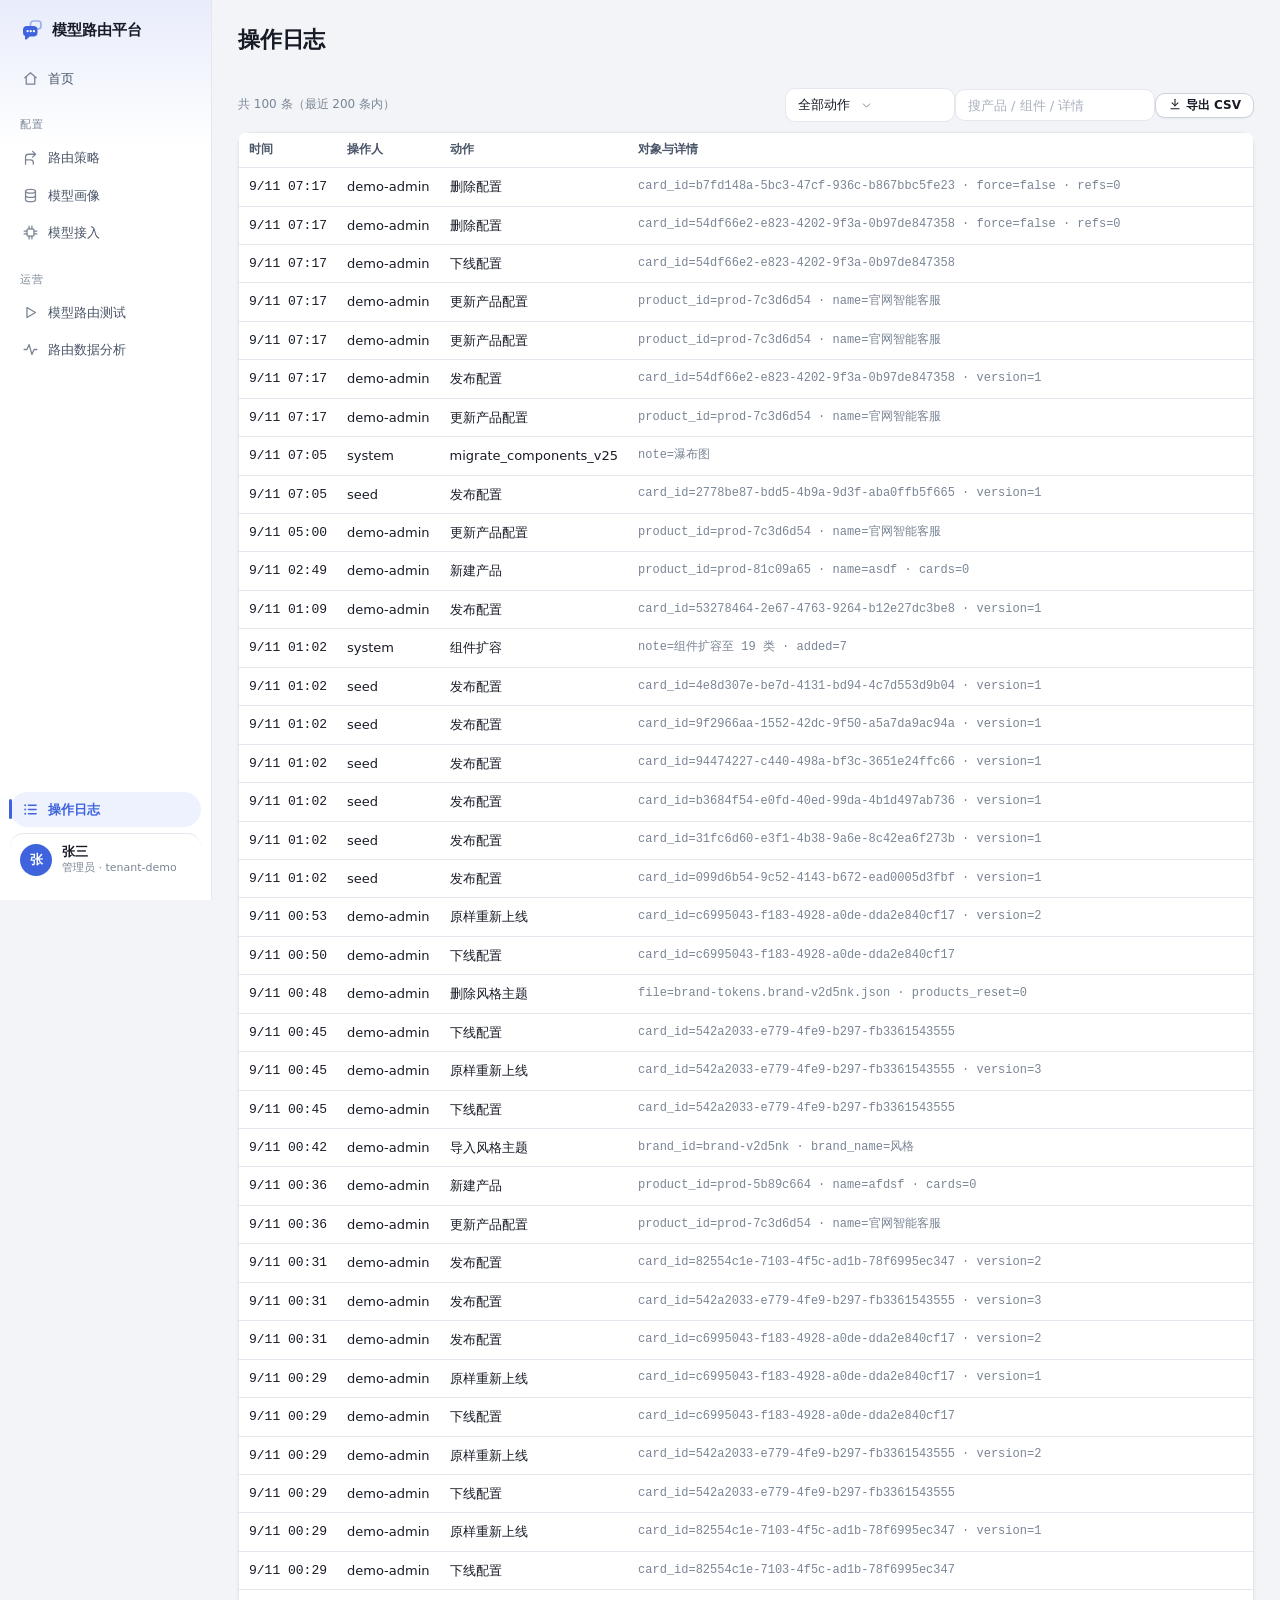
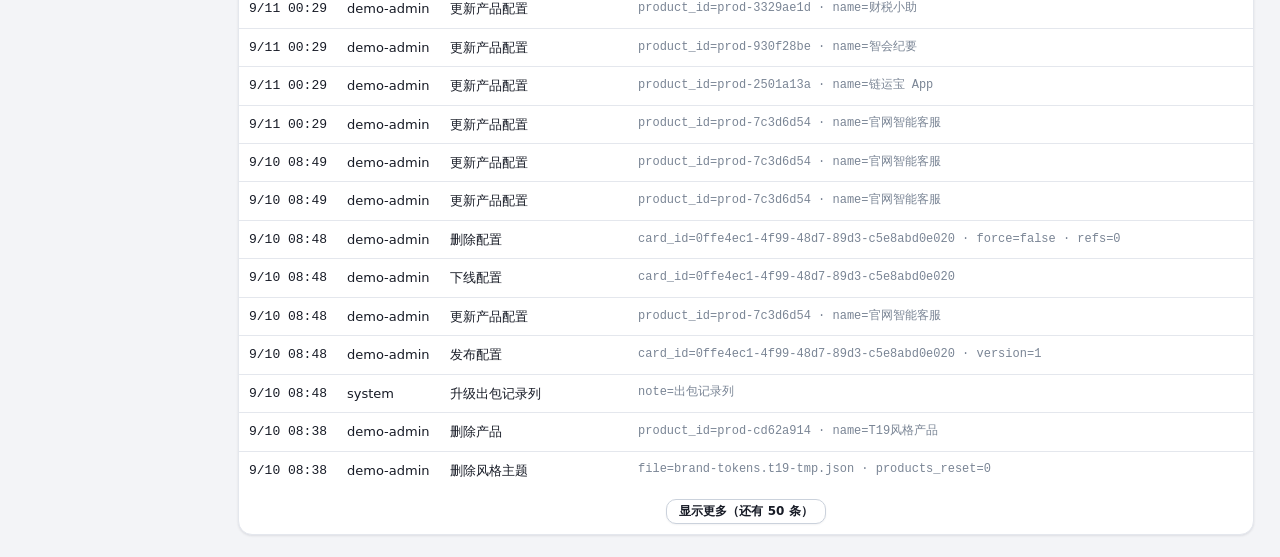
==== audit.html @ 52de0072 "同步：导航栏 fixed 修复 + mock 持久化层 Co-Authored-By: Claude Fable 5 <noreply@anthropic.com> Claude-Session: h" ====
<!DOCTYPE html>
<html lang="zh-CN">
<head>
<meta charset="UTF-8">
<meta name="viewport" content="width=device-width, initial-scale=1">
<link rel="icon" href="data:image/svg+xml,%3Csvg xmlns='http://www.w3.org/2000/svg' viewBox='0 0 24 24'%3E%3Crect width='24' height='24' rx='5.5' fill='%231DA1F2'/%3E%3Crect x='10.5' y='3.6' width='9.6' height='7.3' rx='2.7' fill='none' stroke='%23fff' stroke-width='1.5' opacity='0.75'/%3E%3Cpath d='M3.4 12a3.7 3.7 0 0 1 3.7-3.7h6a3.7 3.7 0 0 1 3.7 3.7v2.3a3.7 3.7 0 0 1-3.7 3.7H9.5l-3.1 2.6c-.55.46-1.3.07-1.3-.64v-2.4A3.7 3.7 0 0 1 3.4 14.3z' fill='%23fff'/%3E%3Ccircle cx='7.4' cy='13.1' r='1.05' fill='%231DA1F2'/%3E%3Ccircle cx='10.25' cy='13.1' r='1.05' fill='%231DA1F2'/%3E%3Ccircle cx='13.1' cy='13.1' r='1.05' fill='%231DA1F2'/%3E%3C/svg%3E">
<title>操作日志 · 智能交互平台</title>
<link rel="stylesheet" href="./shared.css?v=36789036">
<link rel="prefetch" href="./audit.html"><link rel="prefetch" href="./dashboard.html"><link rel="prefetch" href="./home-router.html"><link rel="prefetch" href="./playground.html"><link rel="prefetch" href="./router.html"><link rel="prefetch" href="./trace.html">
</head>
<body class="has-side">
<div class="page">
  <div class="page-head"><div class="page-title">操作日志</div></div>
  <div style="display:flex;align-items:center;margin-bottom:10px">
    <span class="muted" id="auditCount"></span>
    <div style="flex:1"></div>
    <span id="actionSelMount"></span>
    <input type="text" id="kwInput" placeholder="搜产品 / 组件 / 详情" style="width:200px;height:32px;padding:4px 12px" aria-label="搜索日志">
    <button class="btn small" id="dlBtn"></button>
  </div>
  <div class="card" style="padding:0">
    <div id="auditBox"></div>
  </div>
</div>

<script>window.SIA_PLATFORM="router";</script>
<script src="./mock_data.js?v=e1d4f4ca"></script>
<script src="./mock_api.js?v=1d681082"></script>
<script src="./tokens.js?v=be27f7d8"></script>
<script src="./ui.js?v=d24c8709"></script>
<script>
UI.nav("audit");
const { el } = UI;

const ACTION_NAMES = {
  card_publish: "发布配置", card_offline: "下线配置", card_delete: "删除配置",
  card_rollback: "回滚配置", card_restore_draft: "载入历史版本为草稿", card_republish_same: "原样重新上线",
  echo_toggle: "切换回显", policy_update: "更新路由规则", policy_rollback: "回滚路由规则",
  model_register: "添加模型", model_status_change: "变更模型状态", model_set_default: "设默认兜底",
  credential_delete: "删除凭证并暂停", export_csv: "导出明细", profile_rebuild: "生成路由效果",
  brand_activate: "切换组件风格", brand_delete: "删除风格主题", label_review: "标签复核",
  unmask_trace: "解除脱敏",
  policy_create: "新增路由策略", policy_delete: "删除路由策略", policy_duplicate: "复制路由策略",
  scene_add: "添加维度（已下线）", scene_delete: "删除维度（已下线）",
  bank_question_delete: "删除数据集题目", bank_question_relabel: "更改题目维度",
  bank_scene_replace: "替换维度数据集", apikey_create: "创建 API Key", apikey_delete: "删除 API Key",
  ab_sampling_set: "调整 AB 采样率", ab_feedback: "偏好回流", dataset_reflow_import: "导入回流数据",
  dataset_rollback: "回滚数据集版本", profile_evolve: "一键更新画像（已并入导入）",
  migrate_flywheel_v5: "升级维度数据集", migrate_dataset_v5_2: "升级数据集版本化", migrate_trust_v5_1: "修正标准答案迁移",
  judge_model_set: "配置 Judge 模型",
  migrate_assistant_v2: "组件体系升级",
  product_update: "更新产品配置", product_create: "新建产品", product_delete: "删除产品",
  migrate_products_v23: "升级出包记录列",
  migrate_components_v24: "组件扩容",
  product_key_reset: "重置产品接入 Key",
  migrate_assistant_v21: "升级展示类组件扩容", migrate_products_v22: "补种多产品示例",
  policy_key_reset: "重置策略 API Key",
  router_model_set: "配置智能路由模型", benchmark_score_set: "修正 benchmark 得分",
  benchmark_score_reset: "恢复榜单得分", benchmark_refresh: "刷新榜单快照",
  migrate_bench_v7: "升级智能路由方案",
  dataset_cluster: "归类生成数据集", dataset_cluster_failed: "归类生成失败",
  profile_generate: "生成模型画像", profile_generate_failed: "生成画像失败",
  migrate_pool_v6: "升级 Query 池方案",
  model_thinking: "切换思考模式", model_rename: "编辑模型", model_delete: "删除模型",
  model_profile_data: "导入画像数据", bank_import: "导入数据集", bank_import_failed: "导入数据集失败",
  bank_eval_pending: "评测回填", bank_staged_commit: "并入回流数据", bank_staged_discard: "移除回流数据",
  brand_import: "导入风格主题", label_source_toggle: "切换信号源", card_refs_upgrade: "升级配置引用",
  ab_create: "创建 AB 实验", ab_stop: "停止 AB 实验",
};

function fmtDetail(d) {
  if (!d || typeof d !== "object") return "";
  return Object.entries(d).map(([k, v]) => `${k}=${typeof v === "object" ? JSON.stringify(v) : v}`).join(" · ");
}

document.getElementById("dlBtn").append(UI.icon("download", 14), "导出 CSV");
document.getElementById("actionSelMount").appendChild(UI.fancySelect({
  value: "", width: "170px",
  options: [["", "全部动作"], ...Object.entries(ACTION_NAMES).map(([k, v]) => [k, v])],
  onChange: (v) => { fltAction = v; shown = 50; load(); },
}));
document.getElementById("kwInput").oninput = UI.debounce ? UI.debounce(() => {
  fltKw = document.getElementById("kwInput").value; shown = 50; load();
}, 250) : ((e) => { fltKw = e.target.value; shown = 50; load(); });
let allAudit = [];
document.getElementById("dlBtn").onclick = () => {
  const lines = [["时间", "操作人", "动作", "详情"].join(",")];
  allAudit.forEach(r => lines.push([
    UI.fmtTs(r.ts), r.actor || "", ACTION_NAMES[r.action] || r.action,
    JSON.stringify(fmtDetail(r.detail)),
  ].join(",")));
  const blob = new Blob(["\ufeff" + lines.join("\n")], { type: "text/csv;charset=utf-8" });
  const a = document.createElement("a");
  a.href = URL.createObjectURL(blob);
  a.download = "操作日志.csv";
  a.click();
  URL.revokeObjectURL(a.href);
  UI.toast("已导出操作日志");
};
let shown = 50;
let fltAction = "";
let fltKw = "";
async function load() {
  const { audit: raw } = await UI.api("/api/audit?limit=200");
  allAudit = raw;
  const kw = fltKw.trim().toLowerCase();
  const audit = raw.filter(r =>
    (!fltAction || r.action === fltAction) &&
    (!kw || (fmtDetail(r.detail) + " " + (ACTION_NAMES[r.action] || r.action) + " " + (r.actor || "")).toLowerCase().includes(kw)));
  document.getElementById("auditCount").textContent = (fltAction || kw)
    ? `命中 ${audit.length} 条 / 共 ${raw.length} 条` : `共 ${raw.length} 条（最近 200 条内）`;
  const box = document.getElementById("auditBox");
  box.innerHTML = "";
  if (!audit.length) {
    box.appendChild(el("div", { class: "empty-state" }, (fltAction || kw) ? [
      el("div", { class: "empty-title" }, ["没有匹配的记录"]),
      el("div", {}, ["换个动作类型或关键词再试。"]),
    ] : [
      el("div", { class: "empty-title" }, ["还没有审计记录"]),
      el("div", {}, ["发布配置、调整策略等关键操作后会出现在这里"]),
    ]));
    return;
  }
  box.appendChild(el("table", { class: "data" }, [
    el("thead", {}, [el("tr", {}, ["时间", "操作人", "动作", "对象与详情"].map(h => el("th", { class: h === "对象与详情" ? "w-main" : "" }, [h])))]),
    el("tbody", {}, audit.slice(0, shown).map(r => el("tr", {}, [
      el("td", { class: "num", style: "white-space:nowrap" }, [UI.fmtTs(r.ts)]),
      el("td", {}, [r.actor || "-"]),
      el("td", {}, [ACTION_NAMES[r.action] || r.action]),
      el("td", { class: "muted num w-main", style: "max-width:520px;overflow:hidden;text-overflow:ellipsis;white-space:nowrap", title: fmtDetail(r.detail) }, [fmtDetail(r.detail)]),
    ]))),
  ]));
  if (audit.length > shown) {
    box.appendChild(el("div", { style: "text-align:center;padding:10px" }, [
      el("button", { class: "btn small", onclick: () => { shown += 50; load(); } }, [`显示更多（还有 ${audit.length - shown} 条）`]),
    ]));
  }
}
load().catch(e => UI.toast("加载失败：" + e.message, true));
</script>
<script>if("serviceWorker" in navigator)navigator.serviceWorker.register("./sw.js").catch(function(){});</script>
</body>
</html>
---- shared.css ----
:root {
  
  --primary: #3E63DD;            
  --primary-hover: #3556C4;
  --primary-weak: #EDF2FE;       
  --primary-border: #C6D3F7;
  --ai: #6E4BD8;
  --ai-weak: #EFEAFC;
  --bg-page: #F3F4F7;            
  --bg-surface: #F7F8FA;         
  --bg-elevated: #FFFFFF;        
  --bg-sunken: #EEF0F4;          
  --text-primary: #171B26;       
  --text-secondary: #4A5568;
  --text-muted: #7A8595;
  --border: #E4E7ED;
  --border-strong: #CBD2DC;
  --success: #17A673;  --success-bg: #E2F6ED;
  --warning: #B97A17;  --warning-bg: #FBF1DF;
  --danger:  #E5484D;  --danger-bg:  #FCE9EA;   
  
  --panel-deep: #171C29;
  --panel-deep-text: #FFFFFF;
  --panel-deep-sub: rgba(255, 255, 255, 0.65);
  
  --radius-card: 14px;
  --radius-control: 10px;
  --radius-chip: 999px;
  --shadow-card: 0 1px 2px rgba(16, 24, 40, .04), 0 1px 3px rgba(16, 24, 40, .06);
  --shadow-popover: 0 8px 24px rgba(15, 27, 38, 0.10);
  --shadow-modal: 0 16px 48px rgba(15, 27, 38, 0.16);
  
  --font-family: -apple-system, 'PingFang SC', 'Noto Sans SC', 'Microsoft YaHei', system-ui, sans-serif;
  --font-mono: Menlo, ui-monospace, 'Roboto Mono', monospace;
  
  
  --comp-opt-h: 40px;          
  --comp-card-h: 72px;         
  --comp-card-media-h: 140px;  
  --comp-media: 64px;          
  --comp-touch: 40px;          
  --comp-touch-sm: 28px;       
  --font-hero: 20px;
  --font-title: 15px;
  --font-base: 13px;
  --font-small: 12px;
  --font-caption: 11px;
  
  --space: 8px;
  --card-pad: 16px;
  --gap: 12px;
  --dur-fast: 120ms;
  --dur-base: 220ms;
  
  --chart-grid: #E8ECEF;
  --chart-axis: #C7D0D8;
}

* { box-sizing: border-box; margin: 0; padding: 0; }
html, body { height: 100%; }
body {
  font-family: var(--font-family);
  font-size: var(--font-base);
  color: var(--text-primary);
  background: var(--bg-page);
  line-height: 1.65;
  -webkit-font-smoothing: antialiased;
}
a { color: var(--primary); text-decoration: none; }
a:hover { color: var(--primary-hover); }
button { font-family: inherit; font-size: inherit; cursor: pointer; }

:root { --side-w: 212px; }
.sidenav {
  position: fixed; left: 0; top: 0; bottom: 0; width: var(--side-w); z-index: 50;
  background: var(--bg-elevated); border-right: 1px solid var(--border);
  display: flex; flex-direction: column; padding: 14px 10px; gap: 6px; overflow-y: auto;
}
.sidenav .logo {
  font-weight: 700; font-size: var(--font-title); color: var(--text-primary);
  display: flex; align-items: center; gap: 8px; padding: 4px 10px 12px; white-space: nowrap;
}
.sidenav .logo .logo-mark { display: inline-flex; flex: none; }
.sidenav .nav-group { display: flex; flex-direction: column; gap: 2px; }
.sidenav .nav-group + .nav-group { margin-top: 10px; }
.sidenav .nav-title { font-size: var(--font-caption); color: var(--text-muted); letter-spacing: 0.6px; padding: 4px 10px 4px; }
.sidenav a.navlink {
  display: flex; align-items: center; gap: 9px; color: var(--text-secondary);
  padding: 7px 12px; border-radius: 999px; font-size: var(--font-base);
  transition: background var(--dur-fast), color var(--dur-fast);
}
.sidenav a.navlink .ico { color: var(--text-muted); transition: color var(--dur-fast); }
.sidenav a.navlink:hover { background: var(--bg-elevated); color: var(--text-primary); }
.sidenav a.navlink:hover .ico { color: var(--text-secondary); }

.sidenav a.navlink { position: relative; }
.sidenav a.navlink.active { color: var(--primary); background: var(--primary-weak); font-weight: 600; }
.sidenav a.navlink.active .ico { color: var(--primary); }
.sidenav a.navlink.active::before { content: ""; position: absolute; left: -1px; top: 22%; bottom: 22%;
  width: 3px; border-radius: 3px; background: var(--primary); }
.sidenav .nav-foot { margin-top: auto; padding: 8px 2px 0; }
.sidenav .nav-foot select { font-size: var(--font-small); padding: 5px 8px; color: var(--text-secondary); }

.nav-account {
  margin-top: auto; display: flex; align-items: center; gap: 10px;
  padding: 10px; border-top: 1px solid var(--border); border-radius: 14px; cursor: default;
}
.nav-account:hover { background: var(--bg-elevated); }
.acc-avatar {
  width: 32px; height: 32px; border-radius: 50%; background: var(--primary); color: #fff;
  display: inline-flex; align-items: center; justify-content: center; font-size: var(--font-base); font-weight: 600; flex: none;
}
.acc-info { display: flex; flex-direction: column; line-height: 1.3; min-width: 0; }
.acc-name { font-size: var(--font-base); font-weight: 600; color: var(--text-primary); }
.acc-role { font-size: var(--font-caption); color: var(--text-muted); overflow: hidden; text-overflow: ellipsis; white-space: nowrap; }
@media (max-width: 900px) { .acc-info { display: none; } .nav-account { justify-content: center; padding: 8px 0; } }

.tc-msgs { display: flex; flex-direction: column; gap: 12px; padding-top: 6px; }
.tc-u { display: flex; justify-content: flex-end; }
.tc-u span { background: var(--panel-deep); color: #fff; padding: 7px 12px; border-radius: 14px 14px 4px 14px; font-size: var(--font-base); max-width: 78%; word-break: break-word; }
.tc-b { display: flex; gap: 8px; align-items: flex-start; }
.tc-b .avatar { width: 26px; height: 26px; border-radius: 50%; background: var(--panel-deep); color: #fff; display: inline-flex; align-items: center; justify-content: center; flex: none; margin-top: 2px; }
.tc-b .bubble { flex: 1; min-width: 0; font-size: var(--font-base); }
.tc-composer {
  display: flex; align-items: center; gap: 6px; flex: 1;
  background: var(--bg-elevated); border: 1px solid var(--border-strong); border-radius: 999px; padding: 4px 4px 4px 6px;
}
.tc-composer .model-pick { width: auto; max-width: 130px; border: none; box-shadow: none; background: transparent; color: var(--text-muted); font-size: var(--font-small); padding: 4px 0 4px 8px; flex: none; cursor: pointer; }
.tc-composer .model-pick:focus { box-shadow: none; }
.tc-composer input[type=text] { border: none; box-shadow: none; background: transparent; padding: 5px 4px; font-size: var(--font-base); }
.tc-composer input[type=text]:focus { box-shadow: none; }
.tc-send { width: 32px; height: 32px; border-radius: 50%; border: none; background: var(--primary); color: #fff; display: inline-flex; align-items: center; justify-content: center; flex: none; }
.tc-send:hover { background: var(--primary-hover); }
.tc-send.stop { background: var(--danger); }
.reason-panel { border: 1px dashed var(--border); border-radius: var(--radius-control); padding: 8px 12px; margin: 4px 0 8px; background: var(--bg-surface); }
.reason-step { display: flex; gap: 8px; padding: 2px 0; font-size: var(--font-small); color: var(--text-secondary); }
.reason-step .dot { color: var(--primary); }

.drawer-mask { position: fixed; inset: 0; background: rgba(15, 27, 38, 0.32); z-index: 100; }
.drawer {
  position: fixed; top: 0; right: 0; bottom: 0; width: 440px; max-width: 92vw;
  background: var(--bg-elevated); border-left: 1px solid var(--border);
  display: flex; flex-direction: column; transform: translateX(100%); transition: transform 180ms ease;
  box-shadow: var(--shadow-modal);
}
.drawer.open { transform: translateX(0); }
.drawer-head { display: flex; align-items: center; justify-content: space-between; padding: 16px 20px 10px; }
.drawer-body { flex: 1; overflow-y: auto; padding: 4px 20px 16px; }
.drawer-foot { padding: 12px 20px 16px; border-top: 1px solid var(--border); display: flex; gap: 8px; justify-content: flex-end; }
body.has-side { padding-left: var(--side-w); }
body.has-side .inputbar { left: var(--side-w); }
@media (max-width: 900px) {
  :root { --side-w: 56px; }
  .sidenav .logo span:not(.logo-mark), .sidenav .nav-title, .sidenav a.navlink span:not(.ico):not(.logo-mark), .sidenav .nav-foot { display: none; }
  .sidenav { padding: 14px 8px; }
  .sidenav a.navlink { justify-content: center; padding: 9px; }
}
.help { display: inline-flex; color: var(--text-muted); cursor: help; vertical-align: -2px; margin-left: 4px; }
.help:hover { color: var(--primary); }
.help-tip { position: fixed; z-index: 1200; background: #24313C; color: #fff; padding: 8px 12px;
  border-radius: 8px; font-size: var(--font-caption); line-height: 1.65; max-width: 300px;
  box-shadow: 0 6px 20px rgba(16, 42, 67, 0.28); pointer-events: none; }

.page { max-width: 1200px; margin: 0 auto; padding: 22px 26px; }
.page-narrow { max-width: 920px; }
.page-head { margin-bottom: 18px; }
.page-title { font-size: 22px; font-weight: 700; letter-spacing: -0.01em; }
.page-head .page-sub { color: var(--text-muted); font-size: var(--font-small); margin-top: 2px; }

.card {
  background: var(--bg-elevated); border: 1px solid var(--border);
  border-radius: var(--radius-card); padding: var(--card-pad);
  box-shadow: var(--shadow-card);
}
.card.flat { box-shadow: none; }
.section-title { font-size: var(--font-title); font-weight: 600; margin-bottom: 12px; }
.muted { color: var(--text-muted); font-size: var(--font-small); }
.secondary { color: var(--text-secondary); }
.num { font-family: var(--font-mono); font-variant-numeric: tabular-nums; }

.deep-panel {
  background: var(--panel-deep); color: var(--panel-deep-text);
  border-radius: var(--radius-card); padding: 18px 20px;
}
.deep-panel .sub { color: var(--panel-deep-sub); font-size: var(--font-small); }

.btn {
  white-space: nowrap;
  border: 1px solid var(--border-strong); background: var(--bg-elevated);
  border-radius: 10px; padding: 6px 14px; color: var(--text-primary); font-weight: 600;
  box-shadow: 0 1px 2px rgba(16, 24, 40, .05);
  transition: background var(--dur-fast), border-color var(--dur-fast), box-shadow var(--dur-fast), transform var(--dur-fast);
}
.btn:hover { background: var(--bg-surface); border-color: var(--border-strong); }
.btn:active { transform: translateY(1px); }
.btn.primary { background: var(--primary); border-color: var(--primary); color: #fff; box-shadow: none; }
.btn.primary:hover { background: var(--primary-hover); border-color: var(--primary-hover); box-shadow: none; }
.btn.ai { background: var(--ai-weak); border-color: transparent; color: var(--ai); font-weight: 600; }
.btn.ai:hover { background: #E4DCF9; }
.btn.danger { color: var(--danger); border-color: var(--danger-bg); background: var(--bg-surface); }
.btn.danger:hover { background: var(--danger-bg); border-color: var(--danger); }
.btn.small { padding: 3px 12px; font-size: var(--font-small); }
.btn.ghost {
  border: none; background: none; color: var(--text-secondary);
  padding: 2px 6px; font-size: var(--font-small); box-shadow: none;
}
.btn.ghost:hover { background: none; color: var(--primary); }
.btn:disabled { opacity: 0.45; cursor: not-allowed; box-shadow: none; }
.btn.primary:disabled { background: var(--bg-sunken); border-color: var(--bg-sunken); color: var(--text-muted); opacity: 1; }

.chip {
  display: inline-block; padding: 1px 10px; border-radius: var(--radius-chip);
  font-size: var(--font-small); border: 1px solid var(--border); color: var(--text-secondary);
  background: var(--bg-elevated); line-height: 1.7; white-space: nowrap;
  max-width: 260px; overflow: hidden; text-overflow: ellipsis; vertical-align: bottom;
}
.chip.blue { background: var(--primary-weak); color: #1873AE; border-color: transparent; }
.chip.green { background: var(--success-bg); color: #1E8A61; border-color: transparent; }
.chip.yellow { background: var(--warning-bg); color: #8A6100; border-color: transparent; }
.chip.red { background: var(--danger-bg); color: #C4423A; border-color: transparent; }
.chip.gray { background: var(--bg-sunken); border-color: transparent; }
.chip.ai { background: var(--ai-weak); color: var(--ai); border-color: transparent; font-weight: 600; }
.chip.coral { background: #F9ECE7; color: #B05C44; border-color: transparent; }

input[type=text], input[type=number], input[type=url], textarea, select {
  width: 100%; border: 1px solid var(--border); border-radius: var(--radius-control);
  padding: 7px 12px; font-family: inherit; font-size: var(--font-base);
  background: var(--bg-elevated); color: var(--text-primary);
  transition: border-color var(--dur-fast), box-shadow var(--dur-fast);
}
input:focus, textarea:focus, select:focus {
  outline: none; border-color: var(--primary);
  box-shadow: 0 0 0 3px var(--primary-weak);
}
input:hover:not(:focus):not(:disabled), textarea:hover:not(:focus):not(:disabled), select:hover:not(:disabled) { border-color: var(--border-strong); }
input::placeholder, textarea::placeholder { color: #AAB1BE; }
textarea { resize: none; }
label.field { display: block; margin-bottom: 12px; }
label.field .label-text { display: block; font-size: var(--font-small); color: var(--text-secondary); margin-bottom: 4px; }
label.field .label-text.req::after { content: " *"; color: var(--danger); }
label.field .label-text .req::after { content: " *"; color: var(--danger); }
.field-error { color: var(--danger); font-size: var(--font-small); margin-top: 2px; }
.field-error:empty { display: none; }
label.field.has-error input, label.field.has-error textarea, label.field.has-error select { border-color: var(--danger); }
input:disabled, select:disabled, textarea:disabled { background: var(--bg-page); color: var(--text-muted); cursor: not-allowed; }

.menu-pop {
  position: absolute; z-index: 120; min-width: 168px; padding: 4px;
  background: var(--bg-elevated); border: 1px solid var(--border); border-radius: 14px;
  box-shadow: var(--shadow-popover);
  animation: popIn 0.1s ease-out;
}
.menu-pop .menu-item {
  display: block; width: 100%; text-align: left; border: none; background: none;
  padding: 7px 10px; border-radius: 6px; color: var(--text-primary); font-size: var(--font-small);
}
.menu-pop .menu-item:hover { background: var(--primary-weak); }
.menu-pop .menu-item.danger { color: var(--danger); }
.menu-pop .menu-item.danger:hover { background: var(--danger-bg); }

.editor-split { display: grid; grid-template-columns: minmax(0, 1fr) 360px; gap: 20px; align-items: start; }
.editor-split .editor-preview { position: sticky; top: 0; background: var(--bg-page); border: 1px solid var(--border); border-radius: var(--radius-card); padding: 14px; }
@media (max-width: 900px) { .editor-split { grid-template-columns: 1fr; } .editor-split .editor-preview { position: static; } }

.toggle:focus-visible { outline: 2px solid var(--primary); outline-offset: 2px; }
.toggle {
  position: relative; width: 34px; height: 19px; border-radius: 999px;
  background: var(--bg-sunken); border: none; padding: 0; transition: background var(--dur-fast); flex: none;
}
.toggle::after {
  content: ""; position: absolute; top: 2px; left: 2px; width: 15px; height: 15px;
  border-radius: 50%; background: #fff; box-shadow: 0 1px 3px rgba(16,24,40,.25); transition: left var(--dur-fast);
}
.toggle.on { background: var(--primary); }
.toggle.on::after { left: 17px; }
.toggle:disabled { opacity: 0.55; cursor: not-allowed; }

.toggle.on:disabled { opacity: 1; background: var(--primary-border); }

.ico { display: inline-flex; align-items: center; vertical-align: -2px; line-height: 0; }
.icon-btn {
  display: inline-flex; align-items: center; justify-content: center; width: 28px; height: 28px;
  border: 1px solid transparent; background: transparent; border-radius: 6px; color: var(--text-muted);
  transition: background var(--dur-fast), color var(--dur-fast);
}
.icon-btn:hover { background: var(--bg-sunken); color: var(--text-primary); }
.icon-btn.ai { color: var(--ai); background: var(--ai-weak); }
.icon-btn.ai:hover { background: #E4DCF9; }
.icon-btn:disabled { opacity: 0.45; cursor: not-allowed; }
.icon-btn.frame {
  width: 30px; height: 30px; border: 1px solid var(--border-strong); background: var(--bg-elevated);
  border-radius: 999px; color: var(--text-secondary);
  transition: border-color var(--dur-fast), color var(--dur-fast), transform var(--dur-fast), box-shadow var(--dur-fast);
}
.icon-btn.frame:hover { border-color: var(--primary); color: var(--primary); background: var(--bg-elevated); box-shadow: 0 2px 8px rgba(29, 161, 242, 0.18); }
.icon-btn.busy svg { animation: spin 0.9s linear infinite; }
@keyframes spin { to { transform: rotate(360deg); } }

.input-wrap { position: relative; }
.input-wrap textarea, .input-wrap input[type=text] { padding-right: 40px; }
.input-wrap .input-action { position: absolute; right: 6px; bottom: 8px; }
.input-wrap.single .input-action { top: 50%; bottom: auto; transform: translateY(-50%); }
.btn .ico { margin-right: 4px; }

.id-chip {
  display: inline-flex; align-items: center; gap: 4px; padding: 0 7px; height: 20px;
  border: 1px dashed var(--border-strong); border-radius: 5px; background: transparent;
  color: var(--text-muted); font-size: var(--font-caption); letter-spacing: 0.2px; cursor: copy;
}
.id-chip:hover { color: var(--primary); border-color: var(--primary-border); background: var(--primary-weak); }

.key-field {
  display: inline-flex; align-items: center; gap: 0; max-width: 100%;
  border: 1px solid var(--border); border-radius: 10px; background: var(--bg-elevated); overflow: hidden;
}
.key-field .key-label { padding: 0 8px; font-size: var(--font-caption); color: var(--text-muted); border-right: 1px solid var(--border); height: 28px; display: inline-flex; align-items: center; white-space: nowrap; }
.key-field code { font-family: var(--font-mono); font-size: var(--font-small); color: var(--text-primary); padding: 0 10px; height: 28px; display: inline-flex; align-items: center; letter-spacing: 0.2px; white-space: nowrap; overflow: hidden; text-overflow: ellipsis; }
.key-field .icon-btn { width: 28px; height: 28px; border-radius: 0; border-left: 1px solid var(--border); }
.key-field.block { display: flex; }
.key-field.block code { flex: 1; }

.chat-mock { background: var(--bg-elevated); border: 1px solid var(--border); border-radius: 14px; padding: 12px; display: flex; flex-direction: column; gap: 8px; }
.chat-mock .m-user { display: flex; justify-content: flex-end; }

.chat-mock .m-user span { background: var(--panel-deep); color: #fff; padding: 7px 12px; border-radius: 12px 12px 4px 12px; font-size: var(--font-base); max-width: 78%; }
.chat-mock .m-bot { display: flex; gap: 8px; align-items: flex-start; }
.chat-mock .m-bot .avatar { width: 26px; height: 26px; border-radius: 50%; background: var(--panel-deep); color: #fff; display: inline-flex; align-items: center; justify-content: center; flex: none; }
.chat-mock .m-bot .bubble { background: var(--bg-surface); border: none; border-radius: 4px 12px 12px 12px; padding: 8px 12px; flex: 1; min-width: 0; }
.chat-mock .m-bot .bubble .comp-meta { margin-top: 6px; }

.tag-input {
  display: flex; flex-wrap: wrap; gap: 6px; align-items: center; min-height: 38px;
  border: 1px solid var(--border); border-radius: var(--radius-control); padding: 5px 8px; background: var(--bg-elevated); cursor: text;
}
.tag-input:focus-within { border-color: var(--primary); box-shadow: 0 0 0 3px var(--primary-weak); }
.tag-input input { flex: 1; min-width: 140px; border: none; padding: 3px 2px; font-size: var(--font-small); box-shadow: none; }
.tag-input input:focus { box-shadow: none; }
.tag-input .tag {
  display: inline-flex; align-items: center; gap: 4px; padding: 1px 6px 1px 9px; border-radius: var(--radius-chip);
  background: var(--primary-weak); color: #1873AE; font-size: var(--font-small); max-width: 100%;
}
.tag-input .tag > :first-child { overflow: hidden; text-overflow: ellipsis; white-space: nowrap; }
.tag-input .tag-x { border: none; background: none; color: inherit; display: inline-flex; padding: 2px; border-radius: 50%; opacity: 0.7; }
.tag-input .tag-x:hover { opacity: 1; background: rgba(59,95,206,0.15); }

.toggle-row { display: flex; align-items: flex-start; gap: 10px; cursor: pointer; }
.toggle-row .toggle { margin-top: 2px; }
.toggle-row .toggle-label { font-size: var(--font-base); }

.form-grid { display: grid; grid-template-columns: 1fr 1fr; gap: 0 16px; }
.form-grid.cols-3 { grid-template-columns: 1fr 1fr 1fr; }
.form-grid .span-2 { grid-column: 1 / -1; }
@media (max-width: 900px) { .form-grid, .form-grid.cols-3 { grid-template-columns: 1fr; } }
.step-badge {
  display: inline-flex; align-items: center; justify-content: center; width: 20px; height: 20px; border-radius: 50%;
  background: var(--primary); color: #fff; font-size: var(--font-caption); font-weight: 600; flex: none;
}
.editor-section { padding: 0; border: none; background: transparent; }
.editor-section + .editor-section { margin-top: 24px; padding-top: 20px; border-top: 1px solid var(--border); }
.meta-bar { display: flex; align-items: center; gap: 8px; flex-wrap: wrap; padding: 8px 12px; background: var(--bg-page); border-radius: var(--radius-control); margin-bottom: 12px; font-size: var(--font-small); color: var(--text-secondary); }
.kv { display: grid; grid-template-columns: 96px 1fr; gap: 4px 10px; font-size: var(--font-small); }
.kv dt { color: var(--text-muted); }
.kv dd { color: var(--text-primary); margin: 0; word-break: break-all; }

.comp-meta { display: flex; gap: 8px; align-items: center; margin-top: 8px; font-size: var(--font-caption); color: var(--text-muted); }

.comp {
  --comp-amount: 16px;
  
  background: var(--bg-elevated); border: 1px solid var(--border);
  border-radius: var(--radius-card, 12px);
  padding: var(--card-pad, 14px);
  margin-top: 10px; max-width: 480px;
  font-size: var(--font-base, var(--font-small));
  box-shadow: var(--brand-shadow, 0 1px 2px rgba(15, 27, 38, .05));
  transition: box-shadow var(--dur-base, .18s);
}
.comp > * + * { margin-top: 10px; }
.comp .comp-title { font-size: var(--font-base); font-weight: 600; margin: 0; color: var(--text-primary); line-height: 1.5; }
.comp .opt-row { display: flex; gap: 8px; flex-wrap: wrap; }
.comp .btn.opt {
  border-radius: 999px; font-size: var(--font-base); padding: 5px 14px;
  border: 1px solid var(--border-strong); background: var(--bg-elevated); color: var(--text-primary); font-weight: 400;
  transition: border-color var(--dur-fast), background var(--dur-fast), color var(--dur-fast);
}
.comp .btn.opt:hover { border-color: var(--primary); color: var(--primary); background: var(--bg-elevated); }
.comp .btn.opt.primary { background: var(--primary); border-color: var(--primary); color: #fff; font-weight: 600;
  min-height: var(--control-height, 36px); padding: 0 18px; border-radius: var(--radius-control, 10px);
  box-shadow: 0 1px 2px color-mix(in srgb, var(--primary) 40%, transparent);
  transition: filter var(--dur-fast), transform var(--dur-fast), box-shadow var(--dur-fast); }
.comp .btn.opt.primary:hover { filter: brightness(1.06); box-shadow: 0 2px 6px color-mix(in srgb, var(--primary) 45%, transparent); }
.comp .btn.opt.primary:active { transform: translateY(1px); filter: brightness(.97); }

.comp.confirm-risk { border-left: 3px solid var(--danger); }
.comp.confirm-risk .btn.primary { background: var(--danger); border-color: var(--danger);
  box-shadow: 0 1px 2px color-mix(in srgb, var(--danger) 40%, transparent); }
.comp.confirm-risk .btn.primary:hover { filter: brightness(1.05); }
.comp .btn.opt.likert { min-width: 34px; height: 34px; padding: 0; display: inline-flex; align-items: center; justify-content: center; border-radius: 50%; font-variant-numeric: tabular-nums; }
.comp .likert-row { display: flex; gap: 6px; align-items: center; flex-wrap: wrap; }
.comp .likert-row > .muted { font-size: var(--font-caption); }
.comp .submit-bar { margin-top: 10px; padding-top: 10px; border-top: 1px solid var(--border); display: flex; align-items: center; gap: 8px; }
.comp .submit-bar .btn.primary { padding: 4px 16px; font-size: var(--font-small); box-shadow: none; }
.comp .opt-card { background: var(--bg-elevated); border: 1px solid var(--border-strong); border-radius: 10px; padding: 9px 12px; cursor: pointer; flex: 1; min-width: 140px; height: var(--comp-card-h); overflow: hidden; display: flex; flex-direction: column; transition: border-color var(--dur-fast), background var(--dur-fast); }
.comp .opt-card.media { height: var(--comp-card-media-h); }
.comp .opt-card .oc-name { font-weight: 600; overflow: hidden; text-overflow: ellipsis; white-space: nowrap; }
.comp .opt-card .oc-desc { color: var(--text-muted); font-size: var(--font-small); margin-top: 2px; display: -webkit-box; -webkit-line-clamp: 2; -webkit-box-orient: vertical; overflow: hidden; }
.comp .opt-card:hover { border-color: var(--primary); }
.comp .opt-card.on { border-color: var(--primary); background: var(--primary-weak); }
.comp label.field { margin-bottom: 10px; }
.comp label.field .label-text { font-size: var(--font-small); margin-bottom: 3px; }
.comp input[type=text], .comp input[type=number], .comp textarea { padding: 5px 10px; font-size: var(--font-small); background: var(--bg-page); }
.comp table.data { font-size: var(--font-small); }
.comp table.data th, .comp table.data td { padding: 5px 8px; }
.comp .comp-meta { border-top: none; padding-top: 0; opacity: 0; transition: opacity var(--dur-fast); }
.comp:hover .comp-meta { opacity: 0.75; }

.chat-mock .m-bot .bubble > .comp { margin-top: 8px !important; max-width: 100%; }
.comp.comp-degraded { border-style: dashed; }

.comp .opt-list { display: flex; flex-direction: column; gap: 6px; }
.comp .opt-item {
  display: flex; align-items: center; gap: 10px;
  border: 1.5px solid var(--border); border-radius: var(--radius-control, 10px);
  padding: 0 14px; min-height: var(--control-height, var(--comp-opt-h, 40px));
  cursor: pointer; background: var(--bg-elevated); width: 100%; text-align: left;
  font-size: inherit; color: var(--text-primary);
  transition: border-color var(--dur-fast), background var(--dur-fast), transform var(--dur-fast), box-shadow var(--dur-fast);
}
.comp .opt-item:hover { border-color: var(--primary); background: color-mix(in srgb, var(--primary) 4%, var(--bg-elevated)); }
.comp .opt-item:active { transform: scale(.995); }
.comp .opt-item.on { border-color: var(--primary); background: var(--primary-weak); box-shadow: inset 0 0 0 .5px var(--primary); }
.comp .opt-item .opt-text { flex: 1; min-width: 0; word-break: break-word; }
.comp .sel-dot {
  width: 18px; height: 18px; border-radius: 50%; border: 1.5px solid var(--border-strong);
  display: inline-flex; align-items: center; justify-content: center; flex: none; color: #fff;
  background: var(--bg-elevated); transition: background var(--dur-fast), border-color var(--dur-fast), transform var(--dur-fast);
}
.comp .sel-dot.sq { border-radius: 6px; }
.comp .sel-dot.on { background: var(--primary); border-color: var(--primary); animation: dot-pop .18s ease-out; }
@keyframes dot-pop { 0% { transform: scale(.7); } 70% { transform: scale(1.12); } 100% { transform: scale(1); } }
.comp .opt-item:hover .sel-dot:not(.on) { border-color: var(--primary); }
.comp .rank-no { width: 18px; text-align: center; color: var(--text-muted); flex: none; }

.comp .quick-float { display: flex; gap: 8px; flex-wrap: wrap; padding: 10px; background: var(--bg-surface); border: none; border-radius: 12px; }
.comp .quick-float .btn.opt { background: var(--bg-elevated); }

.comp .likert-bar { display: flex; width: 100%; border: 1px solid var(--border-strong); border-radius: 999px; overflow: hidden; }
.comp .likert-bar button { flex: 1; border: none; background: var(--bg-elevated); padding: 7px 0; font-size: var(--font-base); border-right: 1px solid var(--border); font-variant-numeric: tabular-nums; cursor: pointer; }
.comp .likert-bar button:last-child { border-right: none; }
.comp .likert-bar button.primary { background: var(--primary); color: #fff; }

.comp .stepper { display: flex; align-items: center; gap: 10px; }
.comp .stepper .btn { width: 32px; height: 32px; padding: 0; display: inline-flex; align-items: center; justify-content: center; border-radius: 50%; }
.comp .stepper .val { font-family: var(--font-mono); font-size: var(--comp-amount); font-weight: 700; min-width: 72px; text-align: center; }

.comp .opt-card img { width: 100%; height: 72px; object-fit: cover; border-radius: 8px; margin-bottom: 6px; }
.comp .opt-card .img-ph { width: 100%; height: 56px; border-radius: 8px; margin-bottom: 6px; background: var(--primary-weak); color: var(--primary); display: flex; align-items: center; justify-content: center; font-weight: 600; font-size: var(--font-hero); }

.ai-suggest {
  border: 1px solid var(--ai); border-radius: 16px; background: #FBFAFE;
  padding: 12px 14px; margin: 8px 0 12px; overflow: hidden;
}
.ai-suggest .sug-text { word-break: break-word; overflow-wrap: anywhere; max-height: 132px; overflow-y: auto; font-size: var(--font-base); }
.ai-suggest .head { display: flex; align-items: center; gap: 8px; margin-bottom: 6px; }

.row-item { display: flex; align-items: center; gap: 12px; padding: 16px 18px; border-bottom: 1px solid var(--border); }
.row-item:hover { background: var(--bg-surface); }
.row-item.active { background: var(--primary-weak); box-shadow: inset 3px 0 0 var(--primary); }
.row-item:last-child { border-bottom: none; }

table.data { width: 100%; border-collapse: collapse; font-size: var(--font-base); }
table.data th {
  text-align: left; font-weight: 600; color: var(--text-muted); font-size: var(--font-small);
  padding: 7px 10px; border-bottom: 1px solid var(--border); white-space: nowrap; background: transparent;
}
table.data th:first-child { border-radius: 6px 0 0 0; }
table.data th:last-child { border-radius: 0 6px 0 0; }
table.data td { padding: 8px 10px; border-bottom: 1px solid var(--border); font-variant-numeric: tabular-nums; vertical-align: middle; }
table.data td .chip + .chip { margin-left: 4px; }
table.data tr:last-child td { border-bottom: none; }
table.data tr.clickable:hover { background: var(--primary-weak); cursor: pointer; }

.grid { display: grid; gap: var(--gap); }
.grid.cols-2 { grid-template-columns: 1fr 1fr; }
.grid.cols-3 { grid-template-columns: 1fr 1fr 1fr; }
.grid.cols-4 { grid-template-columns: repeat(4, 1fr); }
@media (max-width: 1100px) { .grid.cols-4 { grid-template-columns: repeat(2, 1fr); } }
@media (max-width: 900px) { .grid.cols-3 { grid-template-columns: repeat(2, 1fr); } .grid.cols-2 { grid-template-columns: 1fr; } }
@media (max-width: 680px) { .grid.cols-3, .grid.cols-4 { grid-template-columns: 1fr; } }

.stat-tile {
  background: var(--bg-elevated); border: 1px solid var(--border);
  border-radius: var(--radius-card); padding: 14px 16px;
}
.stat-tile .stat-label { font-size: var(--font-small); color: var(--text-muted); }
.stat-tile .stat-value {
  color: var(--text-primary);
  font-size: var(--font-hero); font-weight: 600; line-height: 1.35;
  font-family: var(--font-mono); font-variant-numeric: tabular-nums; letter-spacing: -0.5px;
}
.stat-tile .stat-sub { font-size: var(--font-small); color: var(--text-secondary); }

.empty-state { text-align: center; padding: 40px 20px; color: var(--text-muted); }
.empty-state .empty-title { font-size: var(--font-title); color: var(--text-secondary); margin-bottom: 6px; }

.modal-mask {
  position: fixed; inset: 0; background: rgba(20, 25, 40, 0.42);
  display: flex; align-items: center; justify-content: center; z-index: 100;
}
.modal {
  background: var(--bg-elevated); border-radius: 20px;
  max-width: 760px; width: 92%; max-height: 86vh; overflow: auto; padding: 20px;
  box-shadow: var(--shadow-modal);
}
.modal.wide { max-width: 1120px; width: 94%; }

.modal .modal-foot { position: sticky; bottom: -20px; background: var(--bg-surface); margin: 8px -20px -20px; padding: 12px 20px 16px; border-top: 1px solid var(--border); }
.modal .modal-head { display: flex; justify-content: space-between; align-items: center; margin-bottom: 12px; }
.modal .modal-title { font-size: var(--font-title); font-weight: 600; }
.close-btn { border: none; background: none; font-size: 18px; line-height: 1; color: var(--text-muted);
  width: 30px; height: 30px; border-radius: 8px; display: inline-flex; align-items: center; justify-content: center;
  cursor: pointer; transition: background var(--dur-fast), color var(--dur-fast); flex: none; }
.close-btn:hover { color: var(--text-primary); background: var(--bg-surface); }

.toast {
  position: fixed; bottom: 24px; left: 50%; transform: translateX(-50%);
  background: #15202B; color: #fff; padding: 8px 18px;
  border-radius: var(--radius-control); font-size: var(--font-base); z-index: 200;
  max-width: 80%; box-shadow: var(--shadow-popover);
}
.toast.error { background: var(--danger); }

.tabbar { display: flex; gap: 4px; border-bottom: 1px solid var(--border); margin-bottom: 16px; }
.tabbar .tab {
  padding: 8px 16px; border: none; background: none; color: var(--text-secondary);
  border-bottom: 2px solid transparent; margin-bottom: -1px;
}
.tabbar .tab:hover { color: var(--text-primary); }
.tabbar .tab.active { color: var(--primary); border-bottom-color: var(--primary); font-weight: 600; }

.progress-track { height: 8px; background: var(--bg-sunken); border-radius: 4px; overflow: hidden; }
.progress-fill { height: 100%; background: var(--primary); border-radius: 4px; transition: width var(--dur-base); }

pre.code {
  background: var(--bg-elevated); border: 1px solid var(--border); border-radius: var(--radius-control);
  padding: 10px; font-size: var(--font-small); overflow: auto; font-family: var(--font-mono);
  white-space: pre-wrap; word-break: break-all; color: #333B4E;
}

.segmented {
  display: inline-flex; background: var(--bg-sunken); border-radius: var(--radius-control);
  padding: 2px; gap: 2px;
}
.segmented .seg {
  border: none; background: none; padding: 4px 12px; border-radius: 6px;
  color: var(--text-secondary); font-size: var(--font-small); white-space: nowrap; font-weight: 600;
}
.segmented .seg.active { background: var(--bg-surface); color: var(--text-primary); box-shadow: var(--shadow-card); }

::-webkit-scrollbar { width: 10px; height: 10px; }
::-webkit-scrollbar-thumb { background: #C9CEDA; border-radius: 6px; border: 3px solid transparent; background-clip: padding-box; }
::-webkit-scrollbar-thumb:hover { background: #AEB5C4; border: 3px solid transparent; background-clip: padding-box; }
::-webkit-scrollbar-track { background: transparent; }
::selection { background: var(--primary-weak); }

.echo-panel .echo-head { font-size: var(--font-small); font-weight: 600; color: var(--text-primary); margin-bottom: 8px; }
.echo-panel .echo-row { display: flex; align-items: center; gap: 10px; padding: 3px 0; font-size: var(--font-caption); color: var(--text-secondary); }
.echo-panel .echo-row .echo-name { flex: 0 0 96px; overflow: hidden; text-overflow: ellipsis; white-space: nowrap; display: inline-flex; align-items: center; gap: 4px; }
.echo-panel .echo-row.own .echo-name { color: var(--primary); font-weight: 600; }
.echo-panel .echo-track { flex: 1; height: 6px; border-radius: 999px; background: var(--bg-sunken); overflow: hidden; }
.echo-panel .echo-fill { display: block; height: 100%; border-radius: 999px; background: var(--border-strong); }
.echo-panel .echo-row.own .echo-fill { background: var(--primary); }
.echo-panel .echo-pct { flex: 0 0 34px; text-align: right; font-size: var(--font-caption); }
.echo-panel .echo-row.own .echo-pct { color: var(--primary); font-weight: 600; }
.echo-panel .echo-quote { font-size: var(--font-small); color: var(--text-secondary); padding: 3px 0 3px 10px; border-left: 2px solid var(--border-strong); margin: 4px 0; }

.sec-head { font-size: var(--font-title); font-weight: 700; color: var(--text-primary); margin-bottom: 12px; }
label.field .muted, .field .muted { font-size: var(--font-caption); }
.comp-pick { display: flex; gap: 12px; align-items: center; padding: 12px 14px; border: 1px solid var(--border); border-radius: 12px; background: var(--bg-elevated); margin-bottom: 12px; }
.comp-pick .cp-name { font-weight: 700; font-size: var(--font-base); }
.comp-pick .cp-desc { font-size: var(--font-small); color: var(--text-muted); margin-top: 2px; }
.comp-pick .cp-hint { font-size: var(--font-caption); color: var(--text-muted); flex: none; }
.validity-row { display: flex; align-items: center; gap: 8px; margin-top: 8px; max-width: 380px; }
.act-panel { margin: 6px 0 4px; padding: 10px 12px; border: 1px dashed var(--ai); border-radius: 10px; background: #FBFAFE; }
.contract-box .code { max-height: 300px; overflow: auto; }

.opt-edit-card { padding: 8px; border: 1px solid var(--border); border-radius: 10px; background: var(--bg-elevated); }
.opt-edit-card + .opt-edit-card { margin-top: 2px; }

input[type=date], input[type=time], input[type=datetime-local], input[type=month] {
  width: 100%; border: 1px solid var(--border); border-radius: var(--radius-control);
  padding: 6px 12px; min-height: 36px; font-family: inherit; font-size: var(--font-base); line-height: 20px;
  background: var(--bg-elevated); color: var(--text-primary); -webkit-appearance: none; appearance: none;
  transition: border-color var(--dur-fast), box-shadow var(--dur-fast);
}
input[type=date]::-webkit-datetime-edit, input[type=time]::-webkit-datetime-edit, input[type=datetime-local]::-webkit-datetime-edit { padding: 0; }
input[type=date]::-webkit-datetime-edit-fields-wrapper, input[type=time]::-webkit-datetime-edit-fields-wrapper, input[type=datetime-local]::-webkit-datetime-edit-fields-wrapper { padding: 0; }
input[type=date]::-webkit-calendar-picker-indicator, input[type=time]::-webkit-calendar-picker-indicator, input[type=datetime-local]::-webkit-calendar-picker-indicator {
  opacity: 0.45; cursor: pointer; width: 16px; height: 16px; margin-left: 4px;
}
input[type=date]:hover::-webkit-calendar-picker-indicator, input[type=time]:hover::-webkit-calendar-picker-indicator, input[type=datetime-local]:hover::-webkit-calendar-picker-indicator { opacity: 0.85; }
input[type=date]:invalid, input[type=time]:invalid, input[type=datetime-local]:invalid { color: var(--text-muted); }
.comp input[type=date], .comp input[type=time], .comp input[type=datetime-local] { padding: 5px 10px; min-height: 32px; font-size: var(--font-small); background: var(--bg-page); }
.comp .range-row { display: flex; align-items: center; gap: 8px; }
.comp .range-row input { flex: 1; min-width: 0; max-width: none; }
.validity-row input { flex: 1; min-width: 0; }

.modal.editor { width: 1140px; max-width: 96vw; height: 720px; max-height: 90vh; padding: 0; display: flex; flex-direction: column; overflow: hidden; }
.modal.editor .modal-head { flex: none; margin: 0; padding: 18px 24px 0; }
.modal.editor .ed-steps { flex: none; display: flex; align-items: center; gap: 4px; padding: 12px 24px; border-bottom: 1px solid var(--border); font-size: var(--font-small); }
.modal.editor .ed-steps .st { display: inline-flex; align-items: center; gap: 6px; padding: 4px 10px; border-radius: 999px; color: var(--text-muted); border: 1px solid transparent; }
.modal.editor .ed-steps .st.done { color: var(--text-secondary); }
.modal.editor .ed-steps .st.active { color: var(--primary); background: var(--primary-weak); font-weight: 600; }
.modal.editor .ed-steps .st.click { cursor: pointer; }
.modal.editor .ed-steps .st.click:hover { border-color: var(--primary-border); color: var(--text-primary); }
.modal.editor .ed-steps .sep { color: var(--border-strong); display: inline-flex; }
.modal.editor .ed-steps .meta { margin-left: auto; display: flex; align-items: center; gap: 8px; color: var(--text-muted); }
.modal.editor .ed-split { flex: 1; min-height: 0; display: grid; grid-template-columns: minmax(0, 1fr) 420px; gap: 0; }
.modal.editor .ed-form { min-height: 0; overflow: auto; padding: 18px 24px 24px; }
.modal.editor .ed-preview { min-height: 0; overflow: auto; margin: 16px 24px 16px 0; padding: 14px; background: var(--bg-page); border: 1px solid var(--border); border-radius: var(--radius-card); }
.modal.editor .ed-preview .chat-mock { min-height: 300px; }
.modal.editor .modal-foot { position: static; flex: none; margin: 0; padding: 12px 24px; border-top: 1px solid var(--border); background: var(--bg-elevated); }

.modal.editor .ed-form .editor-section + .editor-section { margin-top: 20px; padding-top: 18px; }

.q-input { font-size: var(--font-title); font-weight: 600; padding: 10px 14px; background: var(--bg-surface); border-color: var(--border-strong); }
.q-input::placeholder { font-weight: 400; }

.opt-row { display: grid; grid-template-columns: minmax(0, 1.1fr) minmax(0, 1fr) 92px 32px; gap: 6px; align-items: center; margin-bottom: 6px; }
.opt-row input { min-width: 0; }
.opt-row .ghost-ai { white-space: nowrap; width: 92px; justify-content: center; }
.opt-head { display: grid; grid-template-columns: minmax(0, 1.1fr) minmax(0, 1fr) 92px 32px; gap: 6px; font-size: var(--font-caption); color: var(--text-muted); margin-bottom: 4px; }

.done-hero { display: flex; align-items: center; gap: 12px; padding: 14px 16px; border-radius: var(--radius-control); background: var(--success-bg, #EAF7EE); color: #1E7A3C; margin-bottom: 16px; }
.done-hero .ico { width: 32px; height: 32px; border-radius: 50%; background: #2E9E55; color: #fff; display: inline-flex; align-items: center; justify-content: center; flex: none; }
.done-hero.draft { background: var(--bg-surface); color: var(--text-secondary); }
.done-hero.draft .ico { background: var(--text-muted); }

.comp .rank-item { display: flex; align-items: center; gap: 10px; padding: 8px 10px; border: 1px solid var(--border); border-radius: 10px; background: var(--bg-elevated); margin-bottom: 6px; }
.comp .rank-item:last-child { margin-bottom: 0; }
.comp .rank-item .opt-text { flex: 1; min-width: 0; }
.comp .rank-item .rank-no { width: 22px; height: 22px; border-radius: 50%; background: var(--bg-sunken); color: var(--text-secondary); display: inline-flex; align-items: center; justify-content: center; font-size: var(--font-small); flex: none; }
.comp .rank-item .rank-no.top { background: var(--primary); color: #fff; }
.comp .rank-ctl { display: inline-flex; gap: 2px; flex: none; }
.comp .rank-ctl .icon-btn:disabled { opacity: 0.25; }

.input-wrap.ta textarea { padding-right: 12px; padding-bottom: 40px; }
.input-wrap.ta .input-action { right: 8px; bottom: 8px; }

.ed-preview .chat-mock .m-bot .bubble { flex: 1; }
.ed-preview .comp { max-width: none; }

input[type=range], .comp input[type=range] {
  -webkit-appearance: none; appearance: none;
  border: none; background: transparent; padding: 0; height: 28px;
  accent-color: var(--primary);
}
input[type=range]:focus, input[type=range]:hover { border: none; box-shadow: none; outline: none; }
input[type=range]::-webkit-slider-runnable-track { height: 6px; border-radius: 999px; background: linear-gradient(to right, var(--primary) var(--fill, 50%), var(--bg-sunken) var(--fill, 50%)); }
input[type=range]::-webkit-slider-thumb {
  -webkit-appearance: none; width: 16px; height: 16px; border-radius: 50%;
  background: var(--primary); border: 2px solid #fff;
  box-shadow: 0 1px 3px rgba(15, 27, 38, 0.25); margin-top: -5px;
}
input[type=range]:focus-visible::-webkit-slider-thumb { box-shadow: 0 0 0 3px var(--primary-weak); }
input[type=range]::-moz-range-track { height: 6px; border-radius: 999px; background: var(--bg-sunken); }
input[type=range]::-moz-range-thumb { width: 14px; height: 14px; border-radius: 50%; background: var(--primary); border: 2px solid #fff; }
input[type=range]::-moz-range-progress { height: 6px; border-radius: 999px; background: var(--primary); }

select {
  -webkit-appearance: none; appearance: none;
  background-image: url("data:image/svg+xml;charset=utf-8,%3Csvg xmlns='http://www.w3.org/2000/svg' width='13' height='13' viewBox='0 0 24 24' fill='none' stroke='%23657786' stroke-width='2' stroke-linecap='round' stroke-linejoin='round'%3E%3Cpath d='m6 9 6 6 6-6'/%3E%3C/svg%3E");
  background-repeat: no-repeat; background-position: right 10px center;
  padding-right: 30px;
}
select:disabled { background-color: var(--bg-page); }

details > summary {
  list-style: none; cursor: pointer; display: flex; align-items: center; gap: 6px;
  padding: 6px 0; border-radius: var(--radius-control); user-select: none;
}
details > summary::-webkit-details-marker { display: none; }
details > summary::before {
  content: ""; width: 14px; height: 14px; flex: none;
  background: url("data:image/svg+xml;charset=utf-8,%3Csvg xmlns='http://www.w3.org/2000/svg' width='14' height='14' viewBox='0 0 24 24' fill='none' stroke='%23657786' stroke-width='2' stroke-linecap='round' stroke-linejoin='round'%3E%3Cpath d='m9 6 6 6-6 6'/%3E%3C/svg%3E") no-repeat center;
  transition: transform var(--dur-fast);
}
details[open] > summary::before { transform: rotate(90deg); }
details > summary:hover { color: var(--text-primary); }

input[type=checkbox], input[type=radio] { accent-color: var(--primary); width: auto; }

.comp .loc-list { }
.comp .loc-row { display: flex; align-items: center; gap: 8px; padding: 8px 10px; border: 1px solid var(--border); border-radius: 10px; background: var(--bg-elevated); margin-bottom: 6px; cursor: pointer; }
.comp .loc-row:last-child { margin-bottom: 0; }
.comp .loc-row:hover { border-color: var(--primary-border); }
.comp .loc-main { min-width: 0; flex: 1; }
.comp .loc-name { font-weight: 600; font-size: var(--font-small); display: flex; align-items: center; }
.comp .loc-addr { font-size: var(--font-caption); color: var(--text-muted); margin-top: 2px; overflow: hidden; text-overflow: ellipsis; white-space: nowrap; }
.comp .loc-selected { display: flex; align-items: center; gap: 8px; padding: 8px 10px; border: 1px solid var(--primary); border-radius: 10px; background: var(--primary-weak); }
.comp .loc-map { width: 100%; height: 170px; border: 1px solid var(--border); border-radius: 10px; margin-top: 8px; display: block; }

.comp .img-thumb img { max-width: 100%; max-height: 160px; border-radius: 10px; border: 1px solid var(--border); display: block; margin-bottom: 8px; }

.fun-row { display: grid; grid-template-columns: 64px 1fr 64px; gap: 10px; align-items: center; }
.fun-label { font-size: var(--font-small); color: var(--text-secondary); text-align: right; }
.fun-track { display: flex; justify-content: flex-start; }
.fun-bar { height: 22px; border-radius: 0 4px 4px 0; min-width: 22px; transition: width var(--dur-base); background: var(--primary); }
.fun-val { font-size: var(--font-small); color: var(--text-primary); }
.fun-conv { text-align: left; font-size: var(--font-caption); color: var(--text-muted); padding: 3px 0 3px 74px; }
.meter-row { display: grid; grid-template-columns: 76px 1fr 56px; gap: 10px; align-items: center; margin-top: 12px; }
.meter-label { font-size: var(--font-small); color: var(--text-secondary); }
.meter-track { position: relative; height: 8px; border-radius: 999px; background: var(--bg-sunken); }
.meter-fill { height: 100%; border-radius: 999px; background: var(--primary); }
.meter-fill.warn { background: var(--danger); }
.meter-th { position: absolute; top: -3px; width: 2px; height: 14px; background: var(--text-muted); border-radius: 1px; }
.meter-val { font-size: var(--font-small); text-align: right; }
.meter-val.warn { color: var(--danger); }
.mini-metrics { display: grid; grid-template-columns: repeat(4, 1fr); gap: 8px; margin: 10px 0; }
.mini-metrics:has(> :nth-child(2):last-child) { grid-template-columns: repeat(2, 1fr); }
.mini-metric { background: var(--bg-surface); border-radius: 10px; padding: 8px 10px; }
.mini-metric .mm-label { font-size: var(--font-caption); color: var(--text-muted); }
.mini-metric .mm-value { font-size: var(--font-title); font-weight: 700; margin-top: 2px; }
.mini-metric .mm-value.warn { color: var(--danger); }
.card-foot-meta { display: flex; gap: 8px; align-items: center; margin-top: 10px; padding-top: 8px; border-top: 1px solid var(--border); }
.stack-bar { display: flex; gap: 2px; height: 26px; border-radius: 6px; overflow: hidden; margin-top: 6px; }
.stack-bar .seg { height: 100%; }
.stack-legend { display: flex; gap: 16px; margin-top: 8px; font-size: var(--font-small); color: var(--text-secondary); }
.stack-legend i { width: 10px; height: 10px; border-radius: 3px; display: inline-block; margin-right: 5px; vertical-align: -1px; }

.comp .fu-list { display: flex; flex-direction: column; gap: 6px; }
.comp .fu-item { display: flex; align-items: center; gap: 8px; text-align: left; width: 100%;
  padding: 8px 12px; border: 1px solid var(--border); border-radius: 10px; background: var(--bg-elevated);
  font-size: var(--font-small); color: var(--text-primary); cursor: pointer; transition: border-color var(--dur-fast); }
.comp .fu-item:hover { border-color: var(--primary-border); }
.comp .fu-item.on { border-color: var(--primary); background: var(--primary-weak); }
.comp .fu-item:disabled { opacity: 0.45; cursor: default; }
.comp .fu-item .fu-text { flex: 1; min-width: 0; overflow: hidden; text-overflow: ellipsis; white-space: nowrap; }
.comp .fu-item .fu-ico { color: var(--text-muted); display: inline-flex; flex: none; }

.comp .cm-item { display: flex; gap: 10px; padding: 10px; border: none; border-radius: 12px; background: var(--bg-elevated); margin-bottom: 8px; transition: box-shadow var(--dur-fast); }
.comp .cm-item:last-child { margin-bottom: 0; }
.comp .cm-item.on { box-shadow: inset 0 0 0 1.5px var(--primary); }
.comp .cm-img { width: 76px; height: 76px; border-radius: 10px; object-fit: cover; flex: none; }
.comp .cm-img.ph { background: linear-gradient(135deg, var(--primary-weak), #EAF4FE 60%, #F5FAFF); color: var(--primary); display: inline-flex; align-items: center; justify-content: center; opacity: 0.9; }
.comp .cm-main { flex: 1; min-width: 0; display: flex; flex-direction: column; }
.comp .cm-name { font-weight: 700; font-size: var(--font-small); line-height: 1.4;
  display: -webkit-box; -webkit-line-clamp: 2; -webkit-box-orient: vertical; overflow: hidden; }
.comp .cm-desc { font-size: var(--font-small); color: var(--text-muted); margin-top: 2px; overflow: hidden; text-overflow: ellipsis; white-space: nowrap; }
.comp .cm-meta { display: flex; align-items: center; gap: 6px; flex-wrap: nowrap; overflow: hidden; margin-top: 2px; min-height: 0; }
.comp .cm-tag { font-size: var(--font-caption); color: var(--text-secondary); background: var(--bg-surface); border: 1px solid var(--border); border-radius: 6px; padding: 1px 7px; }
.comp .cm-sales { font-size: var(--font-caption); color: var(--text-muted); }
.comp .cm-price-row { display: flex; align-items: center; gap: 7px; margin-top: auto; padding-top: 2px; white-space: nowrap; }
.comp .cm-price { font-size: var(--comp-amount); font-weight: 700; color: var(--text-primary); line-height: 1; letter-spacing: -0.2px; }
.comp .cm-price .cm-yen { font-size: var(--font-caption); font-weight: 700; margin-right: 1px; }
.comp .cm-orig { font-size: var(--font-small); color: var(--text-muted); text-decoration: line-through; }
.comp .cm-discount { flex: none; font-size: var(--font-caption); color: var(--primary); background: var(--primary-weak); border-radius: 6px; padding: 2px 6px; font-weight: 600; }
.comp .cm-order { flex: none; align-self: center; border: none; cursor: pointer; background: var(--primary); color: #fff;
  border-radius: 999px; padding: 5px 14px; font-size: var(--font-small); font-weight: 600; min-height: 30px;
  transition: filter var(--dur-fast); }
.comp .cm-order:hover { filter: brightness(0.94); }
.comp .cm-qty { display: inline-flex; align-items: center; gap: 8px; align-self: center; }
.comp .cm-step { width: 24px; height: 24px; border-radius: 50%; border: 1.5px solid var(--primary); background: var(--bg-elevated); color: var(--primary); font-size: var(--font-small); font-weight: 600; line-height: 1; display: inline-flex; align-items: center; justify-content: center; }
.comp .cm-step:hover:not(:disabled) { background: var(--primary-weak); }
.comp .cm-step:disabled { opacity: 0.35; }
.comp .cm-qty-n { min-width: 18px; text-align: center; font-weight: 700; font-size: var(--font-small); }
.comp .cm-total { display: flex; align-items: center; justify-content: flex-end; gap: 10px; padding: 0 4px; }
.comp .cm-submit { border: none; cursor: pointer; background: var(--primary); color: #fff; border-radius: 999px;
  padding: 6px 16px; font-size: var(--font-small); font-weight: 600; }
.comp .cm-submit:hover:not(:disabled) { filter: brightness(0.94); }
.comp .cm-submit:disabled { opacity: 0.6; cursor: default; }
.comp .cm-total:empty { display: none; margin: 0; }
.comp .cm-total-val { font-weight: 700; font-size: var(--font-small); color: var(--text-primary); }

.comp .el-list { display: flex; flex-direction: column; gap: 8px; }
.comp .el-item { display: flex; align-items: center; gap: 10px; width: 100%; text-align: left;
  padding: 10px 12px; border: none; border-radius: 12px; background: var(--primary-weak);
  cursor: pointer; transition: filter var(--dur-fast); }
.comp .el-item:hover { filter: brightness(0.97); }
.comp .el-item.on { outline: 2px solid var(--primary); }
.comp .el-item:disabled { opacity: 0.45; cursor: default; }
.comp .el-ico { width: 26px; height: 26px; border-radius: 50%; object-fit: cover; flex: none; }
.comp .el-ico.ph { background: var(--primary); color: #fff; display: inline-flex; align-items: center; justify-content: center; font-weight: 700; font-size: var(--font-small); }
.comp .el-main { flex: 1; min-width: 0; display: flex; align-items: baseline; gap: 8px; flex-wrap: wrap; }
.comp .el-name { font-weight: 600; font-size: var(--font-base); color: var(--text-primary); }
.comp .el-sub { font-size: var(--font-caption); color: var(--text-secondary); }
.comp .el-arrow { color: var(--text-muted); display: inline-flex; flex: none; }

.comp .trk-cur { display: flex; align-items: center; gap: 8px; padding: 8px 10px; border: 1px solid var(--border); border-radius: 10px; background: var(--bg-elevated); }
.comp .trk-upd { font-size: var(--font-caption); color: var(--text-muted); flex: none; }
.comp .trk-list { margin-left: 5px; }
.comp .trk-node { position: relative; display: flex; gap: 10px; padding: 0 0 14px 0; }
.comp .trk-node:last-child { padding-bottom: 0; }
.comp .trk-node::before { content: ""; position: absolute; left: 4px; top: 12px; bottom: 0; width: 2px; background: var(--border); }
.comp .trk-node:last-child::before { display: none; }
.comp .trk-dot { width: 10px; height: 10px; border-radius: 50%; background: var(--border-strong); flex: none; margin-top: 3px; z-index: 1; }
.comp .trk-node.done .trk-dot { background: var(--primary); opacity: 0.45; }
.comp .trk-node.current .trk-dot { background: var(--primary); box-shadow: 0 0 0 3px var(--primary-weak); }
.comp .trk-node.current .trk-text { font-weight: 600; color: var(--text-primary); }
.comp .trk-text { font-size: var(--font-small); color: var(--text-secondary); }
.comp .trk-time { font-size: var(--font-caption); color: var(--text-muted); margin-top: 1px; }

.comp .quick-chips { display: flex; gap: 6px; flex-wrap: wrap; }
.comp .quick-chip { border: 1px solid var(--border); background: var(--bg-elevated); border-radius: 999px;
  padding: 3px 11px; font-size: var(--font-caption); color: var(--text-secondary); cursor: pointer; }
.comp .quick-chip:hover { border-color: var(--primary-border); color: var(--text-primary); }
.comp .quick-chip.on { border-color: var(--primary); background: var(--primary-weak); color: var(--primary); }

.comp .opt-item { min-height: var(--comp-opt-h); }
.comp .loc-row { min-height: var(--comp-opt-h); }
.comp .fu-item { min-height: var(--comp-opt-h); }
.comp .el-item { min-height: 46px; }
.comp .rank-item { min-height: var(--comp-opt-h); }
.comp .quick-chip { min-height: 26px; }

.comp { position: relative; }
.comp .comp-reset { position: absolute; top: 10px; right: 12px; z-index: 2; display: none;
  border: none; background: none; color: var(--text-muted); font-size: var(--font-small); cursor: pointer; padding: 2px 6px; border-radius: 6px; }
.comp.dirty .comp-reset { display: inline-flex; }
.comp .comp-reset.inbar { position: static; margin-left: auto; }
.comp .cm-total .comp-reset.inbar { margin-left: 0; }
.comp .comp-reset:hover:not(:disabled) { color: var(--primary); background: var(--primary-weak); }
.comp .comp-reset:disabled { display: none; }
.comp .comp-title { padding-right: 44px; }
.comp.clamped { max-height: 340px; overflow: hidden; }
.comp .comp-expand { position: absolute; left: 0; right: 0; bottom: 0; z-index: 2; border: none; cursor: pointer;
  padding: 26px 0 10px; font-size: var(--font-small); color: var(--primary); text-align: center;
  background: linear-gradient(to bottom, rgba(255,255,255,0), var(--bg-elevated) 55%); }

.recv-row { display: flex; gap: 14px; align-items: flex-start; border: 1px solid var(--border); border-radius: var(--radius-control); padding: 12px 14px; margin-bottom: 10px; background: var(--bg-elevated); }
.recv-row .recv-main { flex: 1; min-width: 0; }
.recv-row .recv-t { font-weight: 600; margin-bottom: 3px; }
.recv-row .toggle { margin-top: 2px; }
.recv-row input { margin-top: 6px; }

.info-card { border: 1px solid var(--border); border-radius: var(--radius-control); background: var(--bg-elevated); padding: 12px 14px; margin-bottom: 10px; }
.info-card .ic-head { display: flex; align-items: center; margin-bottom: 8px; }
.info-card .ic-title { font-weight: 600; }
.info-card .sum-rows { display: grid; grid-template-columns: 76px 1fr; row-gap: 8px; column-gap: 12px; align-items: start; }
.info-card .sum-rows .k { color: var(--text-muted); font-size: var(--font-small); padding-top: 1px; }
.info-card .sum-rows .v { min-width: 0; word-break: break-word; }
.info-card .sum-rows .chips { display: flex; gap: 4px; flex-wrap: wrap; }

.warn-banner { border: 1px solid #E8C46B; background: var(--warning-bg, #FBF3DF); color: #8A6116; border-radius: var(--radius-control); padding: 10px 14px; margin-bottom: 14px; font-size: var(--font-base); }

.src-row { display: flex; align-items: center; gap: 14px; padding: 11px 2px; border-top: 1px solid var(--border); }
.src-row:first-child { border-top: none; }
.src-row .src-main { flex: 1; min-width: 0; }
.src-row .src-t { font-weight: 600; display: flex; align-items: center; gap: 8px; margin-bottom: 2px; }
.src-row .src-n { color: var(--text-secondary); flex: none; min-width: 52px; text-align: right; }

.tab-bar { display: flex; gap: 22px; }
.tab-bar .tab { display: inline-flex; align-items: center; gap: 6px; border: none; background: none; cursor: pointer;
  padding: 13px 2px 11px; font-size: var(--font-base); font-weight: 600; color: var(--text-muted);
  border-bottom: 2px solid transparent; margin-bottom: -1px; }
.tab-bar .tab:hover { color: var(--text-secondary); }
.tab-bar .tab.active { color: var(--text-primary); border-bottom-color: var(--primary); }
.tab-bar .tab-count { font-size: var(--font-caption); background: var(--bg-sunken); border-radius: 999px; padding: 0 7px; line-height: 17px; color: var(--text-secondary); }
.tab-bar .tab.active .tab-count { background: var(--primary-weak); color: var(--primary); }

.comp.comp-bare { background: transparent !important; border: none !important; box-shadow: none !important; padding: 0 !important; }
.comp.comp-bare .comp-title { padding-right: 0; margin-bottom: 6px; }

.fsel { display: inline-flex; align-items: center; gap: 8px; border: 1px solid var(--border); border-radius: var(--radius-control);
  background: var(--bg-elevated); padding: 7px 10px 7px 12px; font-size: var(--font-base); color: var(--text-primary); cursor: pointer;
  transition: border-color var(--dur-fast); }
.fsel:hover { border-color: var(--border-strong); }

.fsel-pop .menu-item.on { color: var(--primary); font-weight: 600; background: var(--primary-weak); }

.opt-row.sug, .opt-head.sug { grid-template-columns: minmax(0, 1fr) 112px minmax(0, 1fr) 32px; }

@media (max-width: 1100px) {
  .modal.editor .ed-split { grid-template-columns: minmax(0, 1fr) 340px; }
}
@media (max-width: 900px) {
  .modal.editor { height: 94vh; }
  .modal.editor .ed-split { display: block; overflow: auto; }
  .modal.editor .ed-form { overflow: visible; padding-bottom: 8px; }
  .modal.editor .ed-preview { margin: 0 24px 16px; }
}

.tab-bar { overflow-x: auto; scrollbar-width: none; }
.tab-bar::-webkit-scrollbar { display: none; }
@media (max-width: 680px) {
  .mini-metrics { grid-template-columns: repeat(2, 1fr); }
  .card-row .cr-line2 { max-width: none; }
}

@media (max-width: 760px) {
  .card-row { flex-wrap: wrap; }
  .card-row .cr-actions { width: 100%; justify-content: flex-end; margin-top: 8px; align-self: auto; }
}

.comp .loc-result:empty { display: none; margin: 0; }

.echo-panel { background: var(--bg-surface); border-radius: 10px; padding: 12px; }

.scene-tags { display: flex; gap: 8px; flex-wrap: wrap; }
.scene-tag { border: 1px solid var(--border); background: var(--bg-elevated); border-radius: 999px;
  padding: 5px 14px; font-size: var(--font-small); color: var(--text-secondary); cursor: pointer;
  transition: border-color var(--dur-fast), color var(--dur-fast); }
.scene-tag:hover { border-color: var(--primary-border); color: var(--text-primary); }
.scene-tag.on { border-color: var(--primary); background: var(--primary-weak); color: var(--primary); }

.input-wrap.ta.ta-mid .input-action { bottom: 38px; }
.input-wrap.ta.ta-mid textarea { padding-bottom: 12px; padding-right: 96px; }

.tpl-scroll { max-height: 336px; overflow-y: auto; padding-right: 6px; margin-right: -6px; }
.tpl-scroll::-webkit-scrollbar { width: 6px; }
.tpl-scroll::-webkit-scrollbar-thumb { background: var(--bg-sunken); border-radius: 999px; }
.tpl-scroll::-webkit-scrollbar-thumb:hover { background: var(--border-strong); }

.comp .rank-drag { color: var(--text-muted); cursor: grab; display: inline-flex; padding: 4px; flex: none; }
.comp .rank-item.dragging { opacity: 0.5; border-style: dashed; }
.comp .rank-item { user-select: none; }

.comp .ts-wrap { display: flex; border: 1px solid var(--border); border-radius: 10px; overflow: hidden; height: 208px; }
.comp .ts-days { display: flex; flex-direction: column; background: var(--bg-surface); flex: none; width: 86px; overflow-y: auto; }
.comp .ts-day { border: none; background: none; padding: 11px 10px; text-align: left; font-size: var(--font-small); color: var(--text-secondary); cursor: pointer; position: relative; }
.comp .ts-day.on { background: var(--bg-elevated); color: var(--primary); font-weight: 600; }
.comp .ts-day.on::before { content: ""; position: absolute; left: 0; top: 10px; bottom: 10px; width: 3px; border-radius: 0 3px 3px 0; background: var(--primary); }
.comp .ts-slots { flex: 1; overflow-y: auto; display: flex; flex-direction: column; }
.comp .ts-slot { display: flex; align-items: center; justify-content: space-between; gap: 8px; border: none; background: none; padding: 11px 14px; font-size: var(--font-small); color: var(--text-primary); cursor: pointer; border-bottom: 1px solid var(--border); font-variant-numeric: tabular-nums; }
.comp .ts-slot:last-child { border-bottom: none; }
.comp .ts-slot:hover:not(:disabled) { background: var(--bg-surface); }
.comp .ts-slot.on { color: var(--primary); font-weight: 600; background: var(--primary-weak); }
.comp .ts-slot:disabled { color: var(--text-muted); cursor: default; }
.comp .ts-slot .ts-dead { font-size: var(--font-caption); color: var(--text-muted); }

.comp .addr-list { display: flex; flex-direction: column; gap: 6px; }
.comp .addr-card { display: flex; align-items: center; gap: 10px; padding: 9px 12px; border: 1px solid var(--border-strong); border-radius: 10px; background: var(--bg-elevated); cursor: pointer; transition: border-color var(--dur-fast), background var(--dur-fast); }
.comp .addr-card:hover { border-color: var(--primary); }
.comp .addr-card.on { border-color: var(--primary); background: var(--primary-weak); }

.comp .mx-table { table-layout: fixed; width: 100%; font-size: var(--font-caption); }
.comp .mx-table th { font-size: var(--font-caption); padding: 6px 6px; }
.comp .mx-table td { padding: 7px 6px; }
.comp .mx-table th.mx-v, .comp .mx-table td.mx-v { width: 44px; text-align: center; overflow: hidden; text-overflow: ellipsis; white-space: nowrap; }
.comp .mx-table th.mx-sum, .comp .mx-table td.mx-sum { width: 48px; text-align: right; }
.comp .mx-table td.mx-sum.best { color: var(--primary); font-weight: 700; }
.comp .mx-table td.mx-name { display: flex; align-items: center; gap: 6px; overflow: hidden; }
.comp .mx-table .mx-opt { overflow: hidden; text-overflow: ellipsis; white-space: nowrap; font-weight: 600; }
.comp .mx-row.pick { cursor: pointer; }
.comp .mx-row.pick:hover td { background: var(--bg-surface); }
.comp .mx-row.on td { background: var(--primary-weak); }

.card-row .cr-id { font-size: var(--font-caption); color: var(--text-muted); background: var(--bg-surface); border: 1px solid var(--border); border-radius: 6px; padding: 1px 7px; flex: none; }
.icon-btn.dim { opacity: 0.4; }
.btn.dim { opacity: 0.5; }

.modal.editor .modal-title { font-size: 16px; }
.modal.editor .ed-steps { padding: 14px 24px; gap: 8px; }
.modal.editor .ed-steps .st { padding: 6px 14px; }
.modal.editor .ed-steps .sep { margin: 0 8px; }
.modal.editor .ed-form { padding: 20px 24px 24px; }
.modal.editor .ed-form label.field, .modal.editor .ed-form .field { margin-bottom: 16px; }
.modal.editor .ed-form .label-text { margin-bottom: 6px; }
.modal.editor .ed-form .field .muted { margin-top: 6px; font-size: var(--font-small); }
.modal.editor .ed-form .editor-section + .editor-section { margin-top: 28px; padding-top: 24px; }
.modal.editor .ed-form .sec-head { margin-bottom: 14px; }
.modal.editor .ed-form input[type=text], .modal.editor .ed-form input[type=number], .modal.editor .ed-form input[type=url],
.modal.editor .ed-form select, .modal.editor .ed-form input[type=date] { min-height: 36px; }
.modal.editor .ed-form .form-grid { gap: 0 16px; }
.modal.editor .ed-form .segmented .seg { padding: 5px 14px; }

.opt-block { background: var(--bg-surface); border: 1px solid var(--border); border-radius: 10px; padding: 10px 12px; margin-bottom: 8px; }
.opt-block > * + * { margin-top: 8px; }
.opt-block input { background: var(--bg-elevated); }
.opt-block .ob-row { display: flex; gap: 8px; align-items: center; }
.opt-block .ob-toggle { display: flex; gap: 8px; align-items: center; font-size: var(--font-small); color: var(--text-secondary); }
.opt-add { width: 100%; border: 1px dashed var(--border-strong); background: none; border-radius: 10px; min-height: 40px;
  color: var(--text-secondary); font-size: var(--font-small); cursor: pointer; display: flex; align-items: center; justify-content: center; gap: 6px; }
.opt-add:hover { border-color: var(--primary); color: var(--primary); }

.chat-mock .bubble-prompt { font-weight: 600; margin-top: 4px; }
.tc-b .bubble-prompt { font-weight: 600; margin-top: 4px; }

.blt-row { display: grid; grid-template-columns: 88px 1fr 44px 42px; gap: 8px; align-items: center; margin: 5px 0; }
.blt-label { font-size: var(--font-small); color: var(--text-secondary); text-align: right; overflow: hidden; text-overflow: ellipsis; white-space: nowrap; }
.blt-track { position: relative; height: 14px; }
.blt-base { position: absolute; inset: 0 auto 0 0; background: var(--primary-weak); border-radius: 0 3px 3px 0; }
.blt-fill { position: absolute; inset: 0 auto 0 0; background: var(--primary); border-radius: 0 3px 3px 0; }
.blt-val { font-size: var(--font-caption); color: var(--text-muted); text-align: right; }
.blt-rate { font-size: var(--font-small); font-weight: 600; text-align: right; }
.blt-rate.warn { color: var(--danger); }

.alpha-ticks { display: flex; justify-content: space-between; font-size: var(--font-caption); color: var(--text-muted); padding: 0 2px; }

.bf-row { display: flex; align-items: center; gap: 16px; padding: 10px 0; }
.bf-row + .bf-row { border-top: 1px solid var(--border); }
.bf-row .bf-main { min-width: 200px; }
.bf-row .bf-prog { flex: 1; display: flex; flex-direction: column; gap: 4px; }

.route-cot { margin-top: 8px; background: var(--bg-surface); border: 1px solid var(--border); border-radius: 10px; padding: 8px 10px; font-size: var(--font-small); }
.route-cot .rc-title { font-weight: 600; color: var(--text-secondary); margin-bottom: 4px; font-size: var(--font-caption); }
.route-cot .rc-row { display: flex; gap: 8px; padding: 2px 0; align-items: baseline; }
.route-cot .rc-k { flex: none; width: 32px; color: var(--text-muted); font-size: var(--font-caption); }
.route-cot .rc-v { color: var(--text-secondary); min-width: 0; overflow-wrap: anywhere; }

.dr-pop { padding: 12px; width: 260px; }
.dr-pop .dr-row { display: flex; align-items: center; gap: 8px; margin-bottom: 8px; }
.dr-pop .dr-row .muted { flex: none; width: 28px; font-size: var(--font-caption); }
.dr-pop .dr-chips { display: flex; gap: 6px; border-top: 1px solid var(--border); padding-top: 10px; }
.dr-pop .dr-chips .btn { flex: 1; }

.editor-inline .modal.editor {
  width: 100%; max-width: none; height: auto; min-height: calc(100vh - 120px); max-height: none;
  box-shadow: none; border: 1px solid var(--border); border-radius: var(--radius-card);
  overflow: visible; 
}
.editor-inline .modal.editor .ed-form { overflow: visible; }
.editor-inline .modal.editor .ed-preview { overflow: visible; position: sticky; top: 112px; align-self: start; }
.editor-inline .modal.editor .modal-foot { position: sticky; bottom: 0; z-index: 5; border-radius: 0 0 var(--radius-card) var(--radius-card); }

.v-sep { width: 1px; height: 18px; background: var(--border); flex: none; }

.scene-expand td { background: var(--bg-surface); }
.scene-expand textarea { flex: 1; }

.tc-pick { max-width: 180px; overflow: hidden; text-overflow: ellipsis; white-space: nowrap; }
.menu-pop .pop-group { font-size: var(--font-caption); color: var(--text-muted); padding: 8px 12px 3px; font-weight: 600; }
.agg-badge { margin-top: 8px; }
.agg-badge details { margin-top: 6px; }
.agg-cand { background: var(--bg-surface); border: 1px solid var(--border); border-radius: 10px; padding: 8px 10px; margin-top: 6px; font-size: var(--font-small); }
.agg-cand .muted { margin-bottom: 3px; }

.fsel .fsel-caret { color: var(--text-muted); display: inline-flex; margin-left: 2px; flex: none; }

.tc-pick { max-width: 230px; }

@keyframes popIn { from { opacity: 0; transform: translateY(-3px); } to { opacity: 1; transform: none; } }

.scene-del { opacity: 0; transition: opacity var(--dur-fast); width: 22px; height: 22px; }
tr:hover .scene-del { opacity: 1; }

.tc-page { display: flex; flex-direction: column; height: calc(100vh - 150px); min-height: 420px;
  background: var(--bg-elevated); border: 1px solid var(--border); border-radius: var(--radius-card); overflow: hidden; }
.tc-pagebody { flex: 1; overflow-y: auto; padding: 20px 22px; }
.tc-pagefoot { border-top: 1px solid var(--border); padding: 12px 16px; background: var(--bg-elevated); }
.tc-pagefoot .tc-composer { margin: 0; }

.card-flash { animation: cardFlash 2.6s ease-out; }
@keyframes cardFlash { 0%, 55% { box-shadow: 0 0 0 2px var(--primary), var(--shadow-popover); } 100% { box-shadow: none; } }

.comp .gs-body { min-height: 110px; }
.comp .gs-title { font-size: 16px; font-weight: 700; margin-bottom: 8px; letter-spacing: 0.2px; }
.comp .gs-text { font-size: var(--font-base); color: var(--text-secondary); line-height: 1.9; }
.comp .gs-foot { display: flex; align-items: center; gap: 7px; margin-top: 16px; }
.comp .gs-dot { width: 30px; height: 30px; border-radius: 50%; border: none; background: var(--bg-surface);
  color: var(--text-secondary); font-size: var(--font-small); font-weight: 600; cursor: pointer; flex: none;
  transition: background var(--dur-fast); }
.comp .gs-dot:hover:not(:disabled) { background: var(--bg-sunken); }
.comp .gs-dot.on { background: var(--primary-weak); color: var(--primary); }
.comp .gs-foot .btn.small { height: 32px; padding: 0 16px; }

.modal.editor .ed-form .field-row, .modal.editor .ed-form .seg-row { margin-bottom: 16px; }
.modal.editor .ed-form select + .muted { margin-top: 6px; }

.opt-block > .ob-row:first-child input { font-weight: 600; }
.opt-block input::placeholder, .opt-block textarea::placeholder { color: var(--text-muted); opacity: 0.8; }

.policy-card { transition: border-color var(--dur-fast), box-shadow var(--dur-fast); }
.policy-card.selected { border-color: var(--primary); box-shadow: inset 0 0 0 1px var(--primary); }
.wl-box { display: flex; flex-wrap: wrap; gap: 8px 14px; padding: 10px 12px; background: var(--bg-surface); border-radius: 12px; }
.wl-item { display: inline-flex; align-items: center; gap: 6px; font-size: var(--font-base); cursor: pointer; }

.tc-guide { max-width: 560px; margin: 28px auto 0; text-align: center; }
.tc-guide .tg-title { font-weight: 700; font-size: var(--font-title); margin-bottom: 6px; }
.tc-guide .tg-sub { font-size: var(--font-small); color: var(--text-muted); margin-bottom: 18px; line-height: 1.7; }
.tc-guide .tg-chips { display: grid; grid-template-columns: 1fr 1fr; gap: 10px; text-align: left; }
@media (max-width: 720px) { .tc-guide .tg-chips { grid-template-columns: 1fr; } }
.tc-guide .tg-chip { border: 1px solid transparent; background: var(--primary-weak); border-radius: 14px;
  border-bottom-right-radius: 4px; padding: 11px 14px; cursor: pointer; display: flex; flex-direction: column; gap: 3px;
  transition: border-color var(--dur-fast), transform var(--dur-fast), box-shadow var(--dur-fast); text-align: left; }
.tc-guide .tg-chip:hover { border-color: var(--primary-border); transform: translateY(-1px); box-shadow: var(--shadow-card); }
.tc-guide .tg-q { font-size: var(--font-base); font-weight: 600; color: var(--text-primary); }
.tc-guide .tg-l { font-size: var(--font-caption); color: var(--text-secondary); }

.rs-bars { margin: 4px 0 6px 18px; display: flex; flex-direction: column; gap: 3px; }
.rs-row { display: flex; align-items: center; gap: 8px; }
.rs-m { flex: none; width: 88px; font-size: var(--font-caption); color: var(--text-muted); overflow: hidden; text-overflow: ellipsis; white-space: nowrap; }
.rs-track { flex: 1; height: 6px; border-radius: 999px; background: var(--bg-sunken); overflow: hidden; position: relative; }
.rs-fill { position: absolute; inset: 0 auto 0 0; border-radius: 999px; background: var(--border-strong); }
.rs-fill.on { background: var(--primary); }
.rs-v { flex: none; width: 34px; text-align: right; font-size: var(--font-caption); color: var(--text-secondary); }

.brand-card.draft-card { border-style: dashed; opacity: 0.85; }

.judge-bar { display: flex; align-items: center; gap: 12px; padding: 12px 16px; margin-bottom: 14px;
  background: var(--bg-elevated); border: 1px solid var(--border); border-left: 3px solid var(--primary);
  border-radius: 12px; color: var(--text-primary); }
.judge-bar > .ico { color: var(--primary); flex: none; }
.judge-bar.missing { background: var(--bg-elevated); border-left-color: var(--danger); }
.judge-bar.missing > .ico { color: var(--danger); }
.policy-card.grayed { opacity: 0.55; }

table.data thead th { position: sticky; top: 0; background: var(--bg-elevated); z-index: 5; }

details.explain > summary { padding: 2px 0; }
details.explain .explain-body { margin-top: 8px; border-top: 1px solid var(--border); padding-top: 10px; }
details.explain .explain-body p { margin: 0 0 8px; font-size: var(--font-base); color: var(--text-secondary); line-height: 1.8; }

.tc-modebar { display: flex; align-items: center; gap: 10px; padding: 0 2px 10px; }
.tc-modebar .segmented { flex-wrap: nowrap; }

.echo-item { display: flex; align-items: center; gap: 10px; padding: 10px 4px; border-bottom: 1px solid var(--border); cursor: pointer; border-radius: 8px; }
.echo-item:hover { background: var(--bg-surface); }
.echo-item:last-child { border-bottom: none; }

.directions-panel { background: var(--bg-surface); border: 1px solid var(--border); border-radius: var(--radius-card);
  padding: 16px 18px; margin-top: 2px; }
.directions-panel .directions-table { background: var(--bg-elevated); border: 1px solid var(--border); border-radius: 12px; padding: 4px 8px; }

.back-link { display: inline-flex; align-items: center; gap: 4px; color: var(--text-secondary); text-decoration: none;
  font-size: var(--font-base); font-weight: 600; padding: 4px 8px 4px 4px; border-radius: 8px; }
.back-link:hover { color: var(--primary); background: var(--bg-sunken); }
.back-link .ico { transform: rotate(180deg); }

.policy-form .field { margin-bottom: 24px; }
.policy-form .drawer-meta { display: flex; align-items: center; gap: 8px; padding: 10px 12px; margin-bottom: 24px;
  background: var(--bg-sunken); border-radius: 10px; font-size: var(--font-caption); color: var(--text-secondary); }

.tagsel-tags { display: flex; flex-wrap: wrap; gap: 8px; margin-bottom: 8px; }
.tagsel-tag { display: inline-flex; align-items: center; gap: 6px; padding: 4px 6px 4px 10px; border-radius: 8px;
  background: var(--primary-weak); color: var(--primary); font-size: var(--font-caption); font-weight: 600; }
.tagsel-tag button { border: 0; background: none; cursor: pointer; color: inherit; opacity: .7; padding: 0 2px; font-size: 14px; line-height: 1; }
.tagsel-tag button:hover { opacity: 1; }

.btn.iconic { padding: 6px 8px; }

.dr-chips { border-top: 1px solid var(--border); margin-top: 8px; padding-top: 8px; display: flex; gap: 4px; }
.dr-quick { border: 0; background: none; cursor: pointer; color: var(--text-secondary); font-size: var(--font-small);
  font-weight: 600; padding: 4px 8px; border-radius: 8px; }
.dr-quick:hover { color: var(--primary); background: var(--bg-sunken); }
.link-hover:hover { color: var(--primary) !important; }

.btn.danger-text { color: var(--text-secondary); }
.btn.danger-text:hover { color: var(--danger); border-color: var(--danger); }

.judge-bar { background: var(--primary-weak); border: 1px solid var(--primary-border); border-left: 3px solid var(--primary); }
.judge-bar.missing { background: var(--danger-bg); border-color: var(--danger); border-left-color: var(--danger); }

.duo-sel { display: inline-flex; align-items: stretch; border: 1px solid var(--border); border-radius: var(--radius-control);
  background: var(--bg-elevated); overflow: hidden; }
.duo-sel .fsel { border: none; border-radius: 0; background: none; box-shadow: none; }
.duo-sel .duo-div { width: 1px; background: var(--border); }
.duo-sel .duo-static { display: inline-flex; align-items: center; padding: 0 14px; color: var(--text-secondary); font-size: var(--font-small); font-weight: 600; }

.brand-card.add-card { border-style: dashed; color: var(--text-secondary); background: none; }
.brand-card.add-card .bname { color: var(--text-secondary); }
.brand-card.add-card:hover { border-color: var(--primary); color: var(--primary); }
.brand-card.add-card:hover .bname { color: var(--primary); }

.mini-metrics.duo { grid-template-columns: repeat(2, 1fr); margin: 0; }
.mini-metric .mm-sub { font-size: var(--font-caption); color: var(--text-muted); margin-top: 2px; }
.mini-metric .mm-label .help { margin-left: 2px; }

.prod-group-head { display: flex; align-items: center; gap: 10px; padding: 14px 4px 8px; border-bottom: 1px solid var(--border); margin-bottom: 4px; }
.prod-group-head:first-child { padding-top: 4px; }
.prod-group-head .pg-name { font-weight: 700; font-size: var(--font-base); }
.prod-group-head .pg-name.muted-name { color: var(--text-secondary); }

.cross-link { display: inline-block; margin-top: 22px; color: var(--text-muted); text-decoration: none; font-size: var(--font-small); }
.cross-link:hover { color: var(--primary); }

.tagbox { display: flex; flex-wrap: wrap; gap: 6px; align-items: center; min-height: 40px; padding: 5px 10px;
  background: var(--bg-elevated); border: 1px solid var(--border); border-radius: var(--radius-control); cursor: text; }
.tagbox:focus-within { border-color: var(--primary); box-shadow: 0 0 0 3px var(--primary-weak); }
.tagbox .tagbox-in { flex: 1; min-width: 90px; border: none; outline: none; background: none; padding: 4px 2px;
  font-size: var(--font-base); color: var(--text-primary); box-shadow: none; }

.pp-card { margin-bottom: 8px; padding: 12px 16px; }
.pp-head { display: flex; align-items: center; gap: 10px; cursor: pointer; flex-wrap: wrap; }
.pp-name { font-weight: 700; font-size: var(--font-base); width: 150px; flex: none;
  overflow: hidden; text-overflow: ellipsis; white-space: nowrap; }
.pp-chev { color: var(--text-muted); display: inline-flex; transition: transform var(--dur-fast, .15s); }
.pp-chev.open { transform: rotate(180deg); }
.pp-prog { width: 140px; height: 5px; border-radius: 999px; background: var(--bg-sunken); overflow: hidden; }
.pp-prog-fill { height: 100%; border-radius: 999px; background: var(--primary); transition: width .4s; }
.pp-body { margin-top: 12px; border-top: 1px solid var(--border); padding-top: 12px; }

.prod-cover { display: flex; align-items: center; gap: 14px; padding: 18px 20px; flex-wrap: wrap;
  background: linear-gradient(135deg, var(--primary-weak), var(--bg-elevated) 65%);
  border-bottom: 1px solid var(--border); border-radius: var(--radius-card) var(--radius-card) 0 0; }
.prod-cover.unbound { background: linear-gradient(135deg, var(--bg-sunken), var(--bg-elevated) 65%); }
.prod-cover .pc-name { font-size: 19px; font-weight: 800; letter-spacing: 0.5px; }
.prod-cover .pc-meta { margin-top: 4px; color: var(--text-secondary); font-size: var(--font-small); display: flex; align-items: center; flex-wrap: wrap; }
.prod-cover .pc-field { display: inline-flex; align-items: center; gap: 8px; }
.prod-cover .fsel { background: var(--bg-elevated); }
.prod-cover .fsel-label { white-space: nowrap; overflow: hidden; text-overflow: ellipsis; }

.sw-row { display: flex; gap: 10px; flex-wrap: wrap; }
.sw { width: 34px; height: 34px; border-radius: 10px; border: 2px solid transparent; cursor: pointer; padding: 0;
  box-shadow: inset 0 0 0 1px rgba(0,0,0,.06); }
.sw.on { border-color: var(--text-primary); box-shadow: 0 0 0 2px var(--bg-elevated), inset 0 0 0 1px rgba(0,0,0,.06); }
.style-ed .label-text { display: block; margin-bottom: 6px; }
.style-ed .field { margin-bottom: 16px; }

.key-chip { display: inline-flex; align-items: center; gap: 6px; padding: 4px 10px; border-radius: 8px;
  border: 1px solid var(--border); background: var(--bg-sunken); color: var(--text-secondary);
  font-size: var(--font-caption); cursor: pointer; }
.key-chip:hover { border-color: var(--primary); color: var(--primary); background: var(--primary-weak); }

table.data thead th { text-align: left; font-weight: 600; color: var(--text-secondary); white-space: nowrap; }
table.data td { vertical-align: middle; }
table.data th.w-main, table.data td.w-main { width: 99%; }
table.data td { white-space: nowrap; }
table.data td.w-main { white-space: normal; }

.pp-head .btn.ghost.active .ico { transform: rotate(180deg); }
.pp-head .btn.ghost .ico { transition: transform var(--dur-fast, .15s); }

.btn.iconic.round { width: 32px; height: 32px; border-radius: 999px; padding: 0;
  display: inline-flex; align-items: center; justify-content: center; }

.form-sec { font-size: var(--font-caption); font-weight: 700; letter-spacing: 1.5px; color: var(--text-muted);
  margin: 22px 0 10px; padding-top: 14px; border-top: 1px solid var(--border); }
.form-sec:first-of-type { margin-top: 4px; border-top: none; padding-top: 0; }

.brand-scope { font-weight: var(--font-weight-base, 400); }

.pal-grid { display: grid; grid-template-columns: 1fr 1fr; gap: 8px; }
.pal-card { border: 2px solid var(--border); border-radius: 12px; padding: 8px 10px; cursor: pointer; background: var(--bg-elevated); text-align: left; }
.pal-card:hover { border-color: var(--primary-border); }
.pal-card.on { border-color: var(--primary); box-shadow: 0 0 0 3px var(--primary-weak); }
.pal-card .pal-name { font-size: var(--font-caption); font-weight: 600; color: var(--text-primary); margin-bottom: 6px; }
.pal-card .pal-row { display: flex; gap: 4px; }
.pal-card .pal-row i { flex: 1; height: 14px; border-radius: 4px; box-shadow: inset 0 0 0 1px rgba(0,0,0,.05); }

.rad-row { display: flex; align-items: center; gap: 10px; }
.rad-row input[type=range] { flex: 1; }
.rad-row .rad-lab { flex: none; min-width: 44px; text-align: right; font-weight: 600; font-size: var(--font-small); }

details.route-cot > summary.rc-title { cursor: pointer; list-style: none; }
details.route-cot > summary.rc-title::before { content: ""; display: inline-block; width: 0; height: 0;
  border-left: 5px solid currentColor; border-top: 4px solid transparent; border-bottom: 4px solid transparent;
  margin-right: 6px; transition: transform var(--dur-fast, .15s); vertical-align: 1px; }
details.route-cot[open] > summary.rc-title::before { transform: rotate(90deg); }
.ans-tags { display: flex; align-items: center; gap: 10px; margin-top: 8px; flex-wrap: wrap; }

.pc-switch { border: none; background: none; padding: 4px; cursor: pointer; color: var(--text-muted);
  display: inline-flex; align-items: center; border-radius: 8px; }
.pc-switch:hover { color: var(--primary); background: var(--primary-weak); }

.pal-card.dark { background: #19222E; border-color: #2B3948; }
.pal-card.dark .pal-name { color: #F2F6FA; }
.pal-card.dark.on { border-color: var(--primary); }

.rad-track-wrap { position: relative; flex: 1; }
.rad-ticks { position: absolute; left: 8px; right: 8px; top: 100%; margin-top: 2px; display: flex; justify-content: space-between; pointer-events: none; }
.rad-ticks span { width: 2px; height: 5px; border-radius: 1px; background: var(--border-strong, #C7D3DC); }

.fs-cards { display: flex; gap: 8px; flex-wrap: wrap; }
.fs-card { width: 56px; border: 2px solid var(--border); border-radius: 10px; background: var(--bg-elevated);
  padding: 7px 4px 6px; cursor: pointer; display: flex; flex-direction: column; align-items: center; gap: 2px; overflow: hidden; }
.fs-card:hover { border-color: var(--primary-border); }
.fs-card.on { border-color: var(--primary); box-shadow: 0 0 0 3px var(--primary-weak); }
.fs-card .fs-demo { color: var(--text-primary); line-height: 1.2; font-size: 15px; white-space: nowrap; }
.fs-card .fs-name { font-size: var(--font-caption); color: var(--text-muted); white-space: nowrap; }

[hidden] { display: none !important; }

.form-loose label.field, .form-loose .field { margin-bottom: 18px; }

.sty-section { margin-bottom: 18px; }
.sty-label { font-size: var(--font-small); color: var(--text-secondary); margin-bottom: 8px; display: flex; align-items: center; gap: 6px; }
.sty-swatches { display: flex; gap: 8px; flex-wrap: wrap; align-items: center; }
.sty-swatch { width: 34px; height: 34px; border-radius: 10px; border: 2px solid transparent; cursor: pointer; padding: 0; position: relative; }
.sty-swatch.on { border-color: var(--text-primary); box-shadow: 0 0 0 2px #fff inset; }
.sty-swatch.brand { background: repeating-conic-gradient(var(--border) 0 25%, #fff 0 50%) 50%/10px 10px; display: flex; align-items: center; justify-content: center; font-size: 10px; color: var(--text-secondary); }
.sty-cards { display: flex; gap: 8px; flex-wrap: wrap; }
.sty-card { border: 1.5px solid var(--border); border-radius: 10px; background: #fff; cursor: pointer; padding: 10px 12px 8px; display: flex; flex-direction: column; align-items: center; gap: 6px; min-width: 74px; }
.sty-card:hover { border-color: var(--text-secondary); }
.sty-card.on { border-color: var(--primary); box-shadow: 0 0 0 2px var(--primary-weak); }
.sty-card .demo { display: flex; align-items: center; justify-content: center; height: 34px; }
.sty-card .nm { font-size: var(--font-caption); color: var(--text-secondary); }
.sty-card.on .nm { color: var(--primary); font-weight: 600; }
.sty-radius-demo { width: 30px; height: 22px; border: 2px solid var(--text-secondary); border-bottom: none; border-right: none; }
.sty-h-demo { background: var(--primary); border-radius: 6px; width: 40px; }
.sty-shadow-demo { width: 36px; height: 24px; border-radius: 6px; background: #fff; border: 1px solid var(--border); }
.sty-density-demo { display: flex; flex-direction: column; gap: var(--sd-gap, 3px); width: 36px; }
.sty-density-demo i { display: block; height: 4px; border-radius: 2px; background: var(--border); }
.sty-inherit { display: flex; align-items: center; gap: 8px; background: var(--bg-surface); border: 1px solid var(--border); border-radius: 10px; padding: 10px 14px; margin-bottom: 16px; font-size: var(--font-small); color: var(--text-secondary); }

.np-btn { display: flex; align-items: center; gap: 9px; width: 100%; margin: 0 0 2px;
  padding: 7px 10px; border: none; border-radius: 9px; cursor: pointer;
  background: transparent; transition: background var(--dur-fast); text-align: left; }
.np-btn:hover { background: var(--bg-elevated); }
.np-btn .fsel-caret { color: var(--text-muted); }
.np-avatar { display: inline-flex; align-items: center; justify-content: center; border-radius: 9px;
  color: #fff; font-weight: 700; font-size: 13px; flex: none; }
.np-meta { flex: 1; min-width: 0; display: flex; flex-direction: column; gap: 1px; }
.np-name { font-weight: 700; font-size: var(--font-base); color: var(--text-primary);
  overflow: hidden; text-overflow: ellipsis; white-space: nowrap; }
.np-sub { font-size: 11px; color: var(--text-muted); }
.np-pop { padding: 6px; border-radius: 12px; }
.np-item { display: flex; align-items: center; gap: 10px; border-radius: 9px; padding: 8px 10px; }
.np-item.on { background: var(--primary-weak); color: var(--primary); font-weight: 600; }

.comp .fb-pair, .brand-scope .fb-pair { display: inline-flex; gap: 6px; }
.fb-btn { border: 1.5px solid var(--border); background: var(--bg-elevated); border-radius: 999px;
  padding: 5px 16px; font-size: var(--font-small); cursor: pointer; color: var(--text-secondary);
  transition: border-color var(--dur-fast), background var(--dur-fast), color var(--dur-fast), transform var(--dur-fast); }
.fb-btn:hover { border-color: var(--primary); color: var(--primary); }
.fb-btn.down:hover { border-color: var(--danger); color: var(--danger); }
.fb-btn:active { transform: scale(.96); }
.fb-btn.on { background: var(--primary-weak); border-color: var(--primary); color: var(--primary); font-weight: 600; }
.fb-btn.down.on { background: color-mix(in srgb, var(--danger) 10%, #fff); border-color: var(--danger); color: var(--danger); }
.fb-btn:disabled:not(.on) { opacity: .45; cursor: default; }

.comp table.data tbody tr:nth-child(even) { background: var(--bg-surface); }
.comp table.data tbody tr:hover { background: var(--primary-weak); }
.comp table.data td:first-child { font-weight: 600; }

.np-pop { padding: 8px; border-radius: 14px; min-width: 240px; box-shadow: 0 12px 32px rgba(15, 27, 38, .16), 0 2px 8px rgba(15, 27, 38, .08); }
.np-pop-head { display: flex; align-items: center; gap: 8px; font-size: 11px; letter-spacing: .06em;
  color: var(--text-muted); padding: 4px 8px 8px; }
.np-pop-count { margin-left: auto; font-variant-numeric: tabular-nums; }
.np-card { display: flex; align-items: center; gap: 12px; width: 100%; text-align: left; cursor: pointer;
  border: 1.5px solid transparent; border-radius: 12px; padding: 10px 12px; background: transparent;
  transition: background var(--dur-fast), border-color var(--dur-fast), transform var(--dur-fast); }
.np-card:hover { background: var(--bg-surface); transform: translateX(2px); }
.np-card.on { border-color: var(--primary); background: var(--primary-weak); }
.np-card-meta { flex: 1; min-width: 0; display: flex; flex-direction: column; gap: 2px; }
.np-card-name { font-weight: 700; font-size: var(--font-base); color: var(--text-primary);
  overflow: hidden; text-overflow: ellipsis; white-space: nowrap; }
.np-card-sub { font-size: 11px; color: var(--text-muted); }
.np-card-check { color: var(--primary); display: inline-flex; }

.schema-pre { background: var(--bg-sunken, var(--bg-surface)); border: 1px solid var(--border);
  border-radius: 8px; padding: 10px 12px; margin: 0; font-size: 12px; line-height: 1.55;
  overflow-x: auto; max-height: 260px; font-family: ui-monospace, SFMono-Regular, Menlo, monospace; }

.comp .steps-row { display: flex; margin-top: 4px; }
.comp .step-cell { flex: 1; min-width: 0; display: flex; flex-direction: column; align-items: center; gap: 6px; }
.comp .step-track { display: flex; align-items: center; width: 100%; }
.comp .step-line { flex: 1; height: 2px; background: var(--border); }
.comp .step-line.fill { background: var(--primary); }
.comp .step-line.ghost { visibility: hidden; }
.comp .step-node {
  width: 26px; height: 26px; border-radius: 50%; flex: none; margin: 0 4px;
  display: inline-flex; align-items: center; justify-content: center;
  font-size: 12px; font-weight: 600; font-variant-numeric: tabular-nums;
  border: 1.5px solid var(--border-strong); color: var(--text-muted); background: var(--bg-elevated);
}
.comp .step-node.done { background: var(--primary); border-color: var(--primary); color: #fff; }
.comp .step-node.cur {
  border-color: var(--primary); color: var(--primary);
  box-shadow: 0 0 0 4px var(--primary-weak);
}
.comp .step-label { font-size: var(--font-caption); color: var(--text-muted); text-align: center;
  max-width: 100%; overflow: hidden; text-overflow: ellipsis; white-space: nowrap; padding: 0 2px; }
.comp .step-label.cur { color: var(--text-primary); font-weight: 600; }
.comp .step-label.done { color: var(--text-secondary); }

.comp .tl-list { margin-top: 2px; }
.comp .tl-row { display: flex; gap: 10px; }
.comp .tl-ts { min-width: 44px; text-align: right; color: var(--text-muted);
  font-size: var(--font-caption); font-variant-numeric: tabular-nums; padding-top: 2px; }
.comp .tl-rail { display: flex; flex-direction: column; align-items: center; width: 14px; flex: none; }
.comp .tl-dot { width: 9px; height: 9px; border-radius: 50%; flex: none; margin-top: 5px;
  border: 2px solid var(--primary); background: var(--bg-elevated); }
.comp .tl-dot.now { background: var(--primary); box-shadow: 0 0 0 3px var(--primary-weak); }
.comp .tl-line { width: 2px; flex: 1; background: var(--border); margin: 3px 0; min-height: 10px; }
.comp .tl-body { flex: 1; min-width: 0; padding-bottom: 12px; }
.comp .tl-row:last-child .tl-body { padding-bottom: 2px; }
.comp .tl-title { font-weight: 600; line-height: 1.45; }
.comp .tl-title.now { color: var(--primary); }

.comp .metric-value { font-size: 30px; font-weight: 700; letter-spacing: -.01em;
  font-variant-numeric: tabular-nums; line-height: 1.15; }
.comp .delta-chip {
  display: inline-flex; align-items: center; gap: 3px; padding: 2px 8px; border-radius: 999px;
  font-size: var(--font-caption); font-weight: 600; font-variant-numeric: tabular-nums;
}
.comp .delta-chip.up { color: var(--success); background: color-mix(in srgb, var(--success) 11%, transparent); }
.comp .delta-chip.down { color: var(--danger); background: color-mix(in srgb, var(--danger) 10%, transparent); }

.comp .fb-cands, .fb-cands { display: flex; flex-direction: column; gap: 8px; margin-top: 10px; }
.fb-cand {
  border: 1.5px solid var(--border); border-radius: var(--radius-control, 10px);
  padding: 10px 12px; cursor: pointer; background: var(--bg-elevated);
  transition: border-color var(--dur-fast), background var(--dur-fast), box-shadow var(--dur-fast);
}
.fb-cand:hover { border-color: var(--primary); box-shadow: 0 1px 6px color-mix(in srgb, var(--primary) 14%, transparent); }
.fb-cand.on { border-color: var(--primary); background: var(--primary-weak); }
.fb-cand.settled:not(.on) { opacity: .55; }
.fb-cand-head { display: flex; align-items: center; gap: 8px; margin-bottom: 6px; }
.fb-cand-check { margin-left: auto; width: 20px; height: 20px; border-radius: 50%; color: #fff;
  display: inline-flex; align-items: center; justify-content: center; background: var(--primary);
  opacity: 0; transform: scale(.6); transition: opacity var(--dur-fast), transform var(--dur-fast); }
.fb-cand.on .fb-cand-check { opacity: 1; transform: scale(1); }
.fb-cand-body { font-size: var(--font-small); color: var(--text-secondary); line-height: 1.6; }

.comp table.data th.num-col, .comp table.data td.num-col { text-align: right; }
.comp table.data td.num-col { font-variant-numeric: tabular-nums; }

.comp input[type=text], .comp input[type=number], .comp textarea, .comp select {
  background: var(--bg-elevated); border: 1.5px solid var(--border);
}
.comp input:focus, .comp textarea:focus, .comp select:focus {
  border-color: var(--primary); box-shadow: 0 0 0 3px color-mix(in srgb, var(--primary) 14%, transparent);
}

.fb-btn svg { display: block; }
.fb-btn { display: inline-flex; align-items: center; gap: 5px; }
.fb-btn:hover:not(:disabled) { border-color: var(--primary); color: var(--primary); }
.fb-btn.down:hover:not(:disabled) { border-color: var(--danger); color: var(--danger); }
.fb-btn.on { background: var(--primary); border-color: var(--primary); color: #fff; }
.fb-btn.down.on { background: var(--danger); border-color: var(--danger); }

.tok-group summary { display: flex; align-items: center; gap: 8px; }
.tok-group summary::-webkit-details-marker { display: none; }
.tok-group summary::before { content: ""; width: 0; height: 0; border-left: 5px solid currentColor;
  border-top: 4px solid transparent; border-bottom: 4px solid transparent; flex: none;
  transition: transform var(--dur-fast, .15s); }
.tok-group[open] summary::before { transform: rotate(90deg); }
.tok-sum-sw { display: inline-flex; gap: 4px; margin-left: auto; }
.tok-sum-sw i { width: 16px; height: 16px; border-radius: 5px; box-shadow: inset 0 0 0 1px rgba(0,0,0,.08); }

.fs-card .rad-demo { width: 26px; height: 22px; border: 2px solid var(--text-secondary); border-bottom: none;
  border-right: none; background: transparent; display: block; margin: 2px 0 1px;
  border-top-left-radius: inherit; }

.np-btn .np-name { white-space: nowrap; overflow: hidden; text-overflow: ellipsis; font-size: var(--font-base); }

.sdk-sec { margin-bottom: 10px; }
.sdk-sec-head { display: flex; align-items: center; gap: 8px; margin-bottom: 4px; }
.sdk-sec-title { font-weight: 600; font-size: var(--font-small); white-space: nowrap; flex: none; }
.sdk-code { margin: 0; background: var(--bg-sunken, var(--bg-surface)); border: 1px solid var(--border);
  border-radius: 8px; padding: 9px 12px; font-size: 12px; line-height: 1.6;
  font-family: ui-monospace, SFMono-Regular, Menlo, monospace; white-space: pre-wrap; word-break: break-all; }

.sl-row { display: flex; align-items: center; gap: 10px; }
.sl-wrap { position: relative; flex: 1; padding: 4px 0 10px; }
.sl-range { -webkit-appearance: none; appearance: none; width: 100%; height: 6px; border-radius: 999px;
  background: linear-gradient(to right, var(--primary) 0%, var(--primary) var(--fill, 0%), var(--border) var(--fill, 0%), var(--border) 100%);
  outline: none; margin: 0; display: block; }
.sl-range::-webkit-slider-thumb { -webkit-appearance: none; width: 18px; height: 18px; border-radius: 50%;
  background: #fff; border: 2px solid var(--primary); box-shadow: 0 1px 4px rgba(15,27,38,.18); cursor: grab; }
.sl-range::-webkit-slider-thumb:active { cursor: grabbing; transform: scale(1.08); }
.sl-stops { position: absolute; left: 9px; right: 9px; top: 100%; margin-top: -8px; height: 10px; pointer-events: none; }
.sl-stop { position: absolute; transform: translateX(-50%); width: 10px; height: 10px; padding: 0; border: none;
  border-radius: 50%; background: transparent; cursor: pointer; pointer-events: auto; }
.sl-stop::after { content: ""; display: block; width: 3px; height: 6px; border-radius: 2px;
  background: var(--border-strong, #C7D3DC); margin: 2px auto 0; }
.sl-stop:hover::after { background: var(--primary); }
.sl-lab { flex: none; min-width: 40px; text-align: right; font-weight: 600; font-size: var(--font-small); }
.sl-row input.sl-num[type=number] { width: 60px; flex: none; text-align: right; padding: 4px 8px; }

::-webkit-scrollbar { width: 8px; height: 8px; }
::-webkit-scrollbar-thumb { background: var(--border-strong); border-radius: 999px; border: 2px solid transparent; background-clip: content-box; }
::-webkit-scrollbar-thumb:hover { background-color: var(--text-muted); }
::-webkit-scrollbar-track { background: transparent; }

.sl-range.unset { opacity: .45; }
.sl-range.unset::-webkit-slider-thumb { border-color: var(--border-strong); }

.card-row .cr-check { display: flex; align-items: center; padding: 0 2px 0 0; cursor: pointer;
  align-self: flex-start; margin-top: 3px; }
.card-row .cr-check input { width: 15px; height: 15px; accent-color: var(--primary); cursor: pointer; }
.batch-bar { position: fixed; left: 50%; transform: translateX(-50%); bottom: 26px; z-index: 60;
  display: flex; align-items: center; gap: 10px; padding: 10px 16px;
  background: var(--bg-elevated); border: 1px solid var(--border); border-radius: 14px;
  box-shadow: 0 8px 28px rgba(16, 24, 40, .16); }

.key-chip.static { cursor: default; }
.key-chip.static:hover { border-color: var(--border); background: var(--bg-elevated); color: inherit; }

.sh-custom { margin-top: 8px; border: 1px solid var(--border); border-radius: 10px; background: var(--bg-elevated); }
.sh-custom summary { cursor: pointer; padding: 8px 12px; font-size: var(--font-small); color: var(--text-secondary); font-weight: 600; user-select: none; }
.sh-custom[open] summary { border-bottom: 1px solid var(--border); }
.sh-grid { display: grid; grid-template-columns: repeat(5, 1fr); gap: 10px; padding: 12px; }
.sh-field { display: flex; flex-direction: column; gap: 5px; font-size: var(--font-caption); color: var(--text-muted); min-width: 0; }
.sh-field input.sh-num[type=number] { width: 100%; padding: 5px 8px; text-align: right; }
@media (max-width: 1100px) { .sh-grid { grid-template-columns: repeat(3, 1fr); } }

.comp .confirm-ico { width: 36px; height: 36px; border-radius: 50%; flex: none;
  background: color-mix(in srgb, var(--danger) 11%, transparent); color: var(--danger);
  display: inline-flex; align-items: center; justify-content: center; }
.comp .confirm-title { font-weight: 600; font-size: var(--font-base); line-height: 1.5; }
.comp .confirm-note { margin-top: 8px; background: var(--bg-surface); border-radius: 8px;
  padding: 8px 12px; font-size: var(--font-small); color: var(--text-secondary); line-height: 1.6; }
.comp .btn.confirm-danger { background: var(--danger); border-color: var(--danger); color: #fff; }
.comp .btn.confirm-danger:hover:not(:disabled) { filter: brightness(.93); background: var(--danger); }

.comp .opt-item { border-width: 1px; }
.comp .opt-item.on { border-width: 1.5px; }

.sidenav .np-context { margin: 2px 0 10px; padding: 0 0 10px; border-bottom: 1px solid var(--border); }

.sty-group { display: flex; align-items: baseline; gap: 8px; font-weight: 700; font-size: var(--font-base);
  margin: 22px 0 12px; padding-top: 14px; border-top: 1px solid var(--border); }
.sty-group:first-child { border-top: none; margin-top: 0; padding-top: 0; }
.sty-bool { display: flex; align-items: center; gap: 8px; font-size: var(--font-base); cursor: pointer; margin: 8px 0; }
.sty-bool input { width: 15px; height: 15px; accent-color: var(--primary); cursor: pointer; }

.comp.sel-outline .opt-item.on { background: transparent; box-shadow: inset 0 0 0 1px var(--primary); }
.comp.sel-outline .fb-cand.on { background: transparent; box-shadow: inset 0 0 0 1px var(--primary); }

.comp.no-rec .rec-chip { display: none; }

.comp table.no-striped tbody tr { background: transparent !important; }
.comp table.hdr-normal th { font-weight: 400; background: transparent; }
.comp table.tbl-outline { border: 1px solid var(--border); border-radius: 8px; overflow: hidden; }

.comp .btn.primary.submitting { opacity: .75; }
.comp .btn.primary.submitted { background: var(--success); border-color: var(--success); }
.comp .btn.primary.submit-fail { background: var(--danger); border-color: var(--danger); }

.lib-group { font-weight: 700; font-size: var(--font-base); margin: 20px 0 10px; }
.lib-group:first-of-type { margin-top: 4px; }

.quick-colors { display: flex; gap: 14px; flex-wrap: wrap; }
.quick-color { display: flex; flex-direction: column; align-items: center; gap: 5px;
  font-size: var(--font-caption); color: var(--text-secondary); cursor: pointer; }
.quick-color .tok-chip { width: 40px; height: 40px; border-radius: 10px; }
.tok-desc { flex: 1; font-size: 11px; color: var(--text-muted); overflow: hidden; text-overflow: ellipsis; white-space: nowrap; }

.comp .opt-list { display: flex; flex-direction: column; gap: var(--opt-gap, 8px); }
.comp .fb-cands, .fb-cands { gap: var(--cand-gap, 8px); }
.comp .ol-list { display: flex; flex-direction: column; gap: var(--list-gap, 8px); margin-top: 2px; }
.comp .ol-row { display: flex; gap: 10px; align-items: flex-start; line-height: 1.6; }
.comp .ol-marker { width: 20px; height: 20px; border-radius: 50%; flex: none; font-size: 11px;
  background: color-mix(in srgb, var(--mk-color, var(--primary)) 12%, transparent);
  color: var(--mk-color, var(--primary)); display: inline-flex; align-items: center; justify-content: center; }
.comp .ol-dotmark { display: none; width: 6px; height: 6px; border-radius: 50%; flex: none; margin-top: 7px;
  background: var(--mk-color, var(--primary)); }
.comp.mk-dot .ol-marker { display: none; }
.comp.mk-dot .ol-dotmark { display: inline-block; }
.comp.mk-none .ol-marker, .comp.mk-none .ol-dotmark { display: none; }

.comp.no-optborder .opt-item { border-color: transparent; background: var(--bg-surface); }
.comp.no-optborder .opt-item.on { border-color: var(--primary); }

.comp.fb-square .fb-btn { border-radius: var(--radius-control, 10px); }

.comp.no-cicon .confirm-ico { display: none; }
.comp.btn-stretch .btn.confirm-danger, .comp.btn-stretch .btn.confirm-danger + .btn,
.comp.btn-stretch [class*="confirm"] ~ div .btn { flex: 1; }
.comp.btn-stretch > div:last-child { display: flex; }
.comp.btn-stretch > div:last-child .btn { flex: 1; }

.comp .step-node { width: var(--stp-node, 26px); height: var(--stp-node, 26px); }
.comp .step-node.done { background: var(--stp-done, var(--primary)); border-color: var(--stp-done, var(--primary)); }
.comp .step-line { height: var(--stp-line, 2px); }
.comp .step-line.fill { background: var(--stp-done, var(--primary)); }
.comp.no-halo .step-node.cur { box-shadow: none; }

.comp .tl-dot { border-color: var(--tl-dot, var(--primary)); }
.comp .tl-dot.now { background: var(--tl-dot, var(--primary)); }
.comp.tl-square .tl-dot { border-radius: 3px; }
.comp.tl-dashed .tl-line { background: none; border-left: 2px dashed var(--border); width: 0; }
.comp.no-ts .tl-ts { display: none; }
.comp.no-desc .tl-body .muted { display: none; }

.comp.no-delta .delta-chip { display: none; }
.comp.no-baseline .metric-baseline { display: none; }
.comp.no-caption .hl-caption { display: none; }
.comp.no-tone .hl-value { color: var(--text-primary) !important; }

.comp table.data th { background: var(--th-bg, transparent); }
.comp.div-none table.data td { border-bottom: none; }
.comp.div-all table.data td { border: 1px solid var(--border); }
.comp.div-all table.data th { border: 1px solid var(--border); }

.comp.no-sum .mx-sum { display: none; }
.comp.no-best .mx-sum.best { color: inherit; font-weight: inherit; }

.comp.no-legend .pie-legend { display: none; }
.comp.no-legendpct .pie-pct { display: none; }

.comp.no-quick .dt-quick { display: none; }

.comp.rank-square .rank-no, .comp.rank-square .ol-marker { border-radius: 5px; }
.comp.no-handle .rank-handle, .comp.no-handle [class*="drag"] { display: none; }

.comp input[type=range] { height: var(--track-h, 6px); }
.comp input[type=range]::-webkit-slider-thumb { width: var(--thumb-s, 18px); height: var(--thumb-s, 18px); }
.comp .likert-dots button, .comp .lk-dot { width: var(--lk-size, 28px); height: var(--lk-size, 28px); }
.comp .likert-dots { gap: var(--lk-gap, 8px); }

.comp input[type=text], .comp input[type=number], .comp textarea { background: var(--input-bg, var(--bg-elevated)); }

.fx-row { display: flex; align-items: center; gap: 8px; margin-bottom: 6px; }

.echo-demo { margin-top: 12px; padding-top: 10px; border-top: 1px dashed var(--border); }
.echo-row { display: flex; align-items: center; gap: 8px; margin: 4px 0; font-size: var(--font-small); }
.echo-name { width: 90px; overflow: hidden; text-overflow: ellipsis; white-space: nowrap; color: var(--text-secondary); }
.echo-bar { flex: 1; height: 8px; border-radius: 999px; background: var(--bg-surface); overflow: hidden; }
.echo-bar i { display: block; height: 100%; border-radius: 999px; background: var(--primary); }
.echo-pct { width: 40px; text-align: right; color: var(--text-muted); font-size: var(--font-caption); }

.comp .opt-item { border-radius: var(--opt-radius, var(--radius-control, 10px)); gap: 10px; }
.comp.no-radio .sel-dot { display: none; }
.comp.metric-center { text-align: center; }
.comp.metric-center > div { justify-content: center; }
.comp.delta-invert .delta-chip.up { color: var(--danger); background: color-mix(in srgb, var(--danger) 10%, transparent); }
.comp.delta-invert .delta-chip.down { color: var(--success); background: color-mix(in srgb, var(--success) 11%, transparent); }
.comp table.data { font-size: var(--tbl-font, var(--font-small)); }
.comp.col-left table.data th.num-col, .comp.col-left table.data td.num-col { text-align: left; font-variant-numeric: normal; }
.comp .tl-line { background: var(--tl-line-c, var(--border)); }
.comp.tl-dashed .tl-line { border-left-color: var(--tl-line-c, var(--border)); }
.comp.no-stepnum .step-node { color: transparent; }
.comp.no-stepnum .step-node.done { color: #fff; }
.comp .step-label { font-size: var(--stp-label, var(--font-caption)); }
.comp.txt-center { text-align: center; }
.comp.txt-center .ol-row { justify-content: center; }
.comp .confirm-ico { color: var(--cicon-c, var(--danger)); background: color-mix(in srgb, var(--cicon-c, var(--danger)) 11%, transparent); }

.adv-colors { border: 1px solid var(--border); border-radius: 12px; background: var(--bg-elevated); }
.adv-colors > summary { cursor: pointer; padding: 10px 14px; font-weight: 600; font-size: var(--font-small);
  color: var(--text-secondary); user-select: none; display: flex; align-items: center; gap: 8px; }
.adv-colors > summary::before { content: ""; width: 0; height: 0; border-left: 5px solid currentColor;
  border-top: 4px solid transparent; border-bottom: 4px solid transparent; transition: transform var(--dur-fast); }
.adv-colors[open] > summary::before { transform: rotate(90deg); }
.adv-colors[open] > summary { border-bottom: 1px solid var(--border); }
.adv-colors > div { padding: 10px 12px 12px; }

.sty-adv { border: 1px solid var(--border); border-radius: 10px; background: var(--bg-elevated); margin-top: 8px; }
.sty-adv > summary { cursor: pointer; padding: 9px 12px; font-size: var(--font-small); font-weight: 600;
  color: var(--text-secondary); user-select: none; }
.sty-adv[open] > summary { border-bottom: 1px solid var(--border); }
.sty-adv > div { padding: 4px 12px 10px; }

.cm-cards { display: grid; grid-template-columns: 1fr 1fr; gap: 10px; }
.cm-card { border: 1.5px solid var(--border); border-radius: 12px; background: var(--bg-elevated);
  padding: 12px 14px; text-align: left; cursor: pointer; display: flex; flex-direction: column; gap: 4px;
  transition: border-color var(--dur-fast), box-shadow var(--dur-fast); }
.cm-card:hover { border-color: var(--primary-border); }
.cm-card.on { border-color: var(--primary); box-shadow: 0 0 0 3px var(--primary-weak); }
.cm-card .cm-name { font-weight: 600; font-size: var(--font-base); color: var(--text-primary); }
.cm-card .cm-sub { font-size: var(--font-caption); color: var(--text-muted); line-height: 1.5; }

.cp-pop { width: 232px; padding: 12px; border-radius: 12px; }
.cp-sv { position: relative; width: 100%; height: 140px; border-radius: 8px; cursor: crosshair; margin-bottom: 10px; }
.cp-cursor { position: absolute; width: 12px; height: 12px; border: 2px solid #fff; border-radius: 50%;
  box-shadow: 0 0 0 1px rgba(0,0,0,.35); transform: translate(-6px, -6px); pointer-events: none; }
.cp-slider { position: relative; height: 12px; border-radius: 999px; cursor: pointer; margin-bottom: 8px; }
.cp-hue { background: linear-gradient(to right, #f00, #ff0, #0f0, #0ff, #00f, #f0f, #f00); }
.cp-alpha { background: linear-gradient(to right, transparent, var(--cp-c, #3E63DD)),
  repeating-conic-gradient(#ddd 0 25%, #fff 0 50%) 0 0 / 10px 10px; }
.cp-knob { position: absolute; top: -2px; width: 16px; height: 16px; border-radius: 50%;
  background: #fff; border: 1px solid rgba(0,0,0,.2); box-shadow: 0 1px 3px rgba(0,0,0,.25);
  transform: translateX(-8px); pointer-events: none; }
.cp-inputs { display: flex; align-items: center; gap: 8px; margin-top: 4px; }
.cp-prev { width: 26px; height: 26px; border-radius: 7px; border: 1px solid var(--border); flex: none; }
.cp-hex { flex: 1; min-width: 0; padding: 5px 8px; font-size: 12px; text-transform: uppercase; }
.cp-a { width: 52px; padding: 5px 6px; font-size: 12px; text-align: right; }

.sty-swatch.cp-open { background: conic-gradient(#f00, #ff0, #0f0, #0ff, #00f, #f0f, #f00); position: relative; }
.sty-swatch.cp-open::after { content: ""; position: absolute; inset: 7px; border-radius: 50%; background: var(--bg-elevated); }

.ed-split .ed-preview { position: sticky; top: 0; align-self: flex-start; }

.tpl-grid { display: grid; grid-template-columns: 1fr 1fr; gap: 12px; }
.tpl-pick { display: flex; align-items: flex-start; gap: 12px; padding: 14px 16px; min-height: 76px;
  border: 1.5px solid var(--border); border-radius: 12px; background: var(--bg-elevated); cursor: pointer;
  position: relative; transition: border-color var(--dur-fast), box-shadow var(--dur-fast), transform var(--dur-fast); }
.tpl-pick:hover { border-color: var(--primary-border); transform: translateY(-1px); box-shadow: 0 2px 8px rgba(16,24,40,.06); }
.tpl-pick.selected { border-color: var(--primary); box-shadow: 0 0 0 3px var(--primary-weak); }
.tpl-pick .tpl-ico { width: 38px; height: 38px; border-radius: 10px; flex: none;
  background: var(--primary-weak); color: var(--primary); display: inline-flex; align-items: center; justify-content: center; }
.tpl-pick .tpl-txt { flex: 1; min-width: 0; display: flex; flex-direction: column; gap: 3px; }
.tpl-pick .t { font-weight: 600; display: flex; align-items: center; gap: 6px; }
.tpl-pick .d { color: var(--text-muted); font-size: var(--font-caption); line-height: 1.55;
  display: -webkit-box; -webkit-line-clamp: 2; -webkit-box-orient: vertical; overflow: hidden; }

.sty-group { margin: 26px 0 14px; padding-top: 16px; }
.sty-section { margin-bottom: 18px; }
.sty-label { margin-bottom: 9px; }

.sty-swatches { display: flex; gap: 7px; align-items: center; flex-wrap: wrap; }
.sty-swatch { width: 30px; height: 30px; border-radius: 9px; border: 2px solid transparent; cursor: pointer;
  box-shadow: inset 0 0 0 1px rgba(0,0,0,.06); transition: transform var(--dur-fast), border-color var(--dur-fast); }
.sty-swatch:hover { transform: scale(1.1); }
.sty-swatch.on { border-color: var(--text-primary); box-shadow: inset 0 0 0 2px #fff; }
.sty-swatch.brand { background: var(--bg-surface); color: var(--text-muted); font-size: 10px; box-shadow: inset 0 0 0 1px var(--border); }

.sty-swatch.cp-open { background: conic-gradient(#E8927C, #E5C97B, #9CD49B, #86C6E8, #A79BE0, #E39BC8, #E8927C); }
.sty-swatch.cp-open::after { display: none; }

.page-head { position: sticky; top: 0; z-index: 40; background: var(--bg-page); padding: 10px 0 12px; margin-top: -10px; }

.ed-sticky-head { position: sticky; top: 54px; z-index: 30; display: flex; align-items: center; gap: 10px;
  background: var(--bg-elevated); margin: -20px -20px 14px; padding: 14px 20px; border-bottom: 1px solid var(--border);
  border-radius: var(--radius-card) var(--radius-card) 0 0; }

.ed-steps { position: sticky; top: 54px; z-index: 30; background: var(--bg-elevated); }

.lib-split { display: flex; gap: 18px; align-items: flex-start; }
.lib-cats { width: 132px; flex: none; display: flex; flex-direction: column; gap: 2px;
  position: sticky; top: 120px; }
.lib-cat { display: flex; align-items: center; justify-content: space-between; gap: 8px;
  border: none; background: none; text-align: left; padding: 8px 12px; border-radius: 9px;
  font-size: var(--font-base); color: var(--text-secondary); cursor: pointer;
  transition: background var(--dur-fast), color var(--dur-fast); }
.lib-cat:hover { background: var(--bg-elevated); color: var(--text-primary); }
.lib-cat.on { background: var(--primary-weak); color: var(--primary); font-weight: 600; }

.wb-grid { flex: 1; display: grid; grid-template-columns: 1fr 1fr; gap: 12px; align-self: start; }
@media (max-width: 1200px) { .wb-grid { grid-template-columns: 1fr; } }
.wb-card { border: 1px solid var(--border); border-radius: 12px; background: var(--bg-elevated);
  padding: 14px 16px 12px; display: flex; flex-direction: column; gap: 10px;
  transition: border-color var(--dur-fast), box-shadow var(--dur-fast); }
.wb-card:hover { border-color: var(--primary-border); box-shadow: 0 2px 10px rgba(16, 24, 40, .06); }
.wb-head { display: flex; align-items: flex-start; gap: 10px; }
.wb-title { flex: 1; min-width: 0; display: flex; flex-direction: column; gap: 5px; }
.wb-name { font-weight: 600; font-size: var(--font-title); line-height: 1.4;
  overflow: hidden; text-overflow: ellipsis; white-space: nowrap; }
.wb-chips { display: flex; gap: 6px; flex-wrap: wrap; }
.wb-summary { color: var(--text-muted); font-size: var(--font-caption);
  overflow: hidden; text-overflow: ellipsis; white-space: nowrap; }
.wb-foot { display: flex; align-items: center; gap: 8px; padding-top: 10px; border-top: 1px solid var(--border); }

.sty-group { font-size: 15px; font-weight: 700; color: var(--text-primary); letter-spacing: -.01em; }
.sty-group .muted { font-weight: 400; }
.sty-label { font-size: 12.5px; font-weight: 500; color: var(--text-secondary); }
.sty-bool { font-size: 13px; color: var(--text-secondary); }
.sl-lab { font-size: 12px; color: var(--text-secondary); }
.label-text { font-weight: 600; }

.prod-cover .pc-name { font-size: 17px; font-weight: 700; letter-spacing: -.01em; }
.prod-cover .pc-meta { display: flex; align-items: center; gap: 10px; margin-top: 7px; }
.prod-cover .pc-stat { color: var(--text-secondary); font-size: var(--font-small); }
.prod-cover .pc-side { display: flex; flex-direction: column; gap: 4px; margin-right: 4px; }
.prod-cover .pc-side-label { font-size: 11px; color: var(--text-muted); }

:root { --ctx-p: #3E63DD; --ctx-a: #8E4EC6; }
.sidenav::before { content: ""; position: absolute; top: 0; left: 0; right: 0; height: 148px;
  background: linear-gradient(180deg, color-mix(in srgb, var(--ctx-p) 12%, transparent), transparent);
  pointer-events: none; transition: background .4s; }
.sidenav > * { position: relative; }
.prod-cover { background: linear-gradient(120deg, color-mix(in srgb, var(--ctx-p) 8%, var(--bg-elevated)) 0%, var(--bg-elevated) 55%); }
.prod-cover .pc-name { color: color-mix(in srgb, var(--ctx-p) 72%, var(--text-primary)); }

.wb-preview { background: var(--bg-sunken); border-radius: 10px; padding: 12px; height: 178px;
  overflow: hidden; position: relative; pointer-events: none; }
.wb-preview::after { content: ""; position: absolute; left: 0; right: 0; bottom: 0; height: 40px;
  background: linear-gradient(transparent, var(--bg-sunken)); }
.wb-preview .comp { margin-top: 0; max-width: 100%; }

.tpl-pick { position: relative; }
.tpl-pick .sel-ico { position: absolute; top: 9px; right: 11px; color: var(--primary); }
.tpl-pick.recommended { border-color: var(--ai); animation: aiPulse 1.8s ease-in-out infinite; }
@keyframes aiPulse { 0%, 100% { box-shadow: 0 0 0 0 rgba(110, 75, 216, .3); } 50% { box-shadow: 0 0 0 7px rgba(110, 75, 216, 0); } }
.tpl-pick.locked { cursor: not-allowed; opacity: .45; }
.tpl-pick.locked.selected { opacity: 1; }
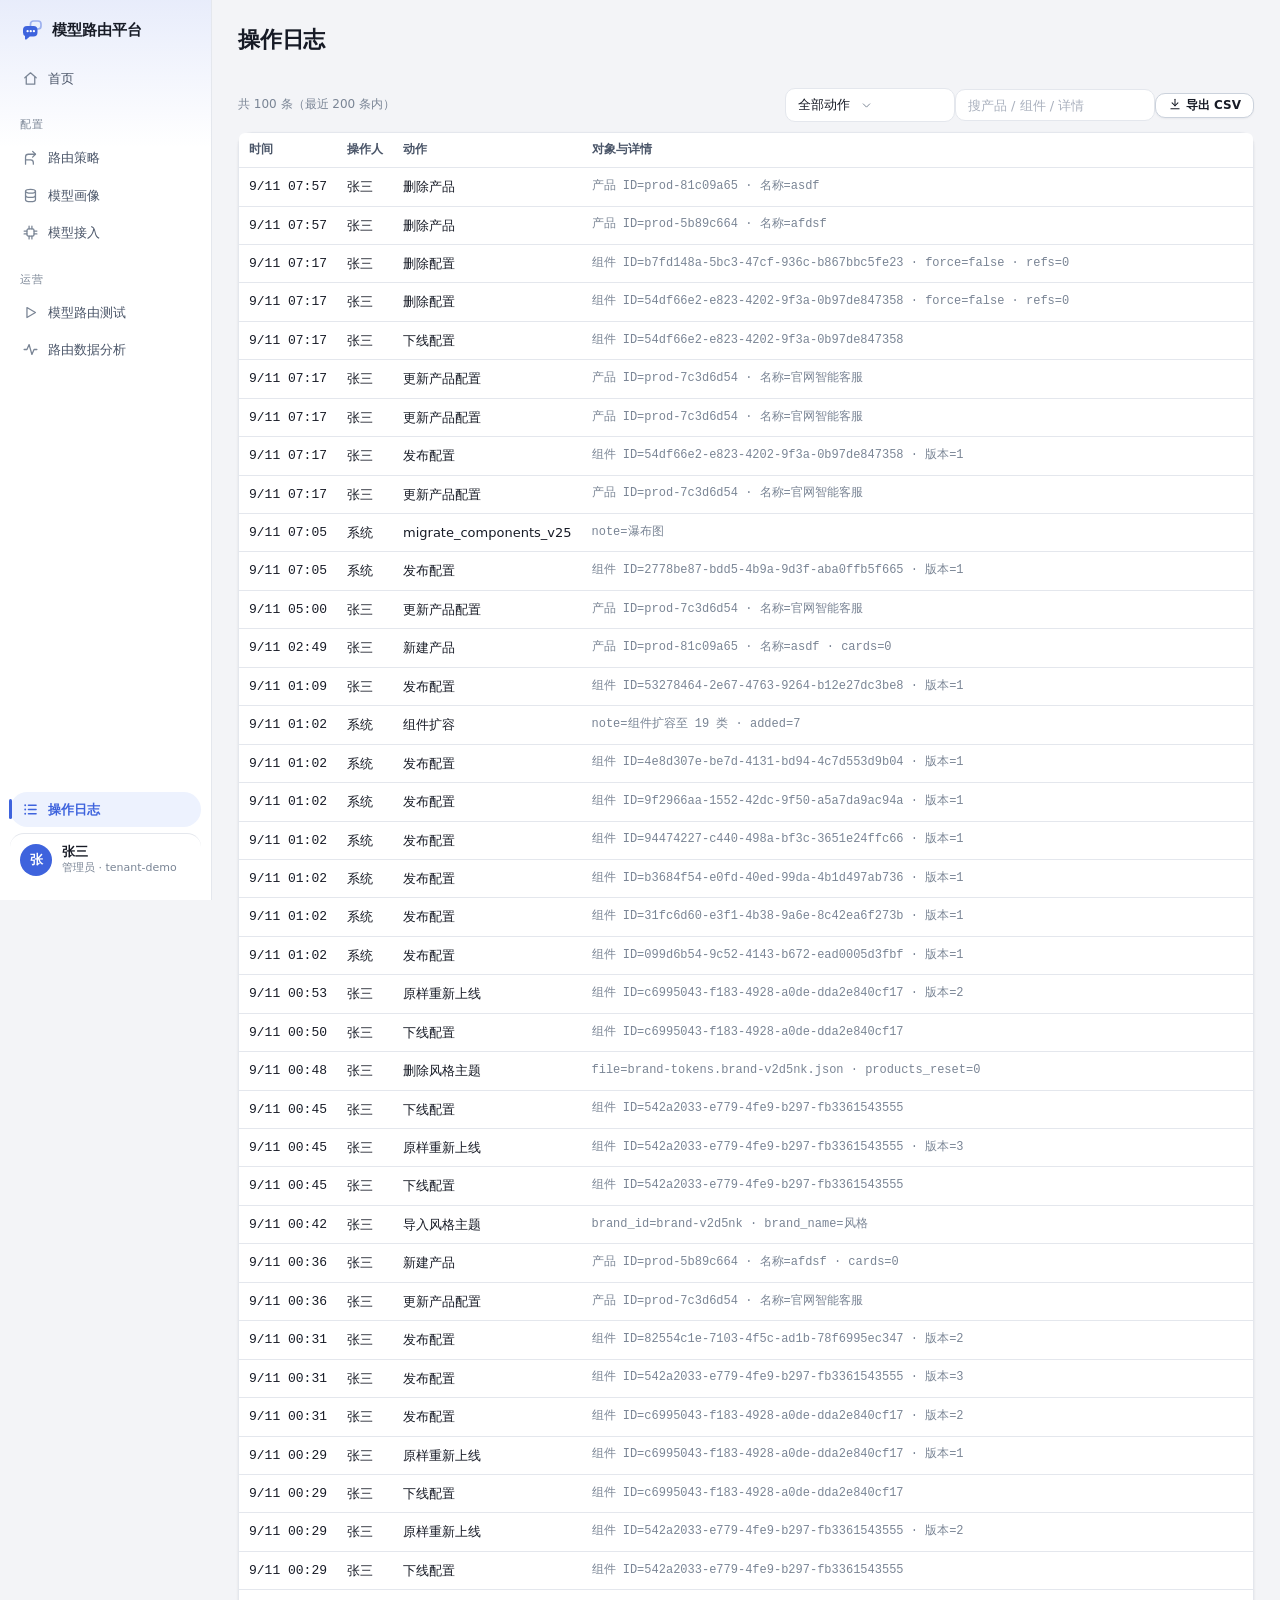
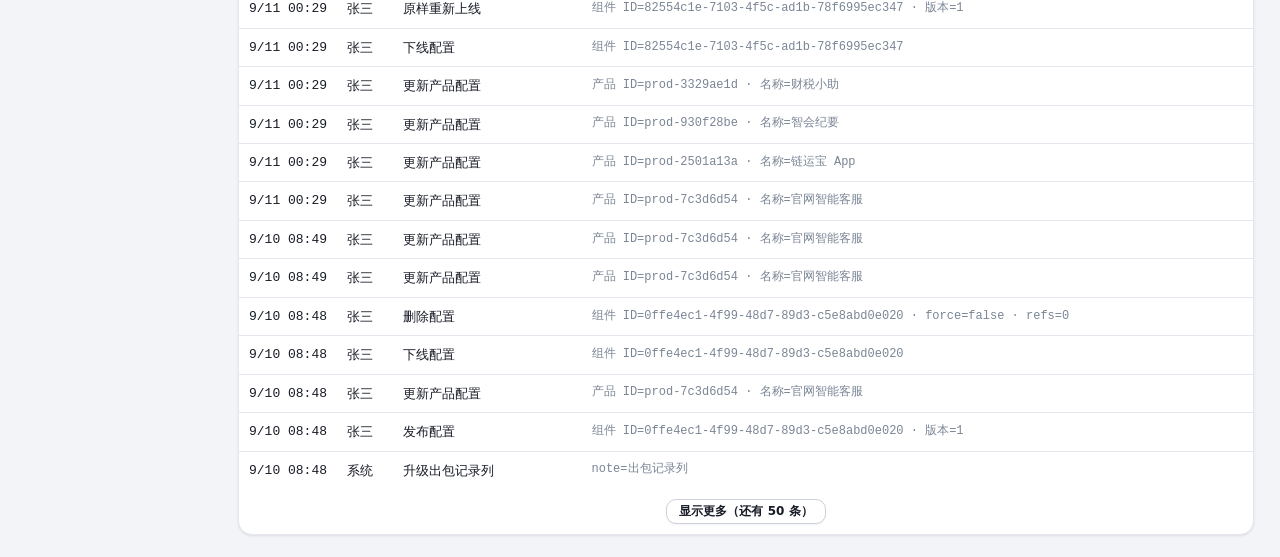
==== commit b8d1137d: "同步：QA 整改 + 设计评审落地 + 多容器样式模型（共享资源层更新） Co-Authored-By: Claude Fable 5 <noreply@anthropic.com> Claude-S" ====
--- a/audit.html
+++ b/audit.html
@@ -5,7 +5,7 @@
 <meta name="viewport" content="width=device-width, initial-scale=1">
 <link rel="icon" href="data:image/svg+xml,%3Csvg xmlns='http://www.w3.org/2000/svg' viewBox='0 0 24 24'%3E%3Crect width='24' height='24' rx='5.5' fill='%231DA1F2'/%3E%3Crect x='10.5' y='3.6' width='9.6' height='7.3' rx='2.7' fill='none' stroke='%23fff' stroke-width='1.5' opacity='0.75'/%3E%3Cpath d='M3.4 12a3.7 3.7 0 0 1 3.7-3.7h6a3.7 3.7 0 0 1 3.7 3.7v2.3a3.7 3.7 0 0 1-3.7 3.7H9.5l-3.1 2.6c-.55.46-1.3.07-1.3-.64v-2.4A3.7 3.7 0 0 1 3.4 14.3z' fill='%23fff'/%3E%3Ccircle cx='7.4' cy='13.1' r='1.05' fill='%231DA1F2'/%3E%3Ccircle cx='10.25' cy='13.1' r='1.05' fill='%231DA1F2'/%3E%3Ccircle cx='13.1' cy='13.1' r='1.05' fill='%231DA1F2'/%3E%3C/svg%3E">
 <title>操作日志 · 智能交互平台</title>
-<link rel="stylesheet" href="./shared.css?v=36789036">
+<link rel="stylesheet" href="./shared.css?v=49b0cd9e">
 <link rel="prefetch" href="./audit.html"><link rel="prefetch" href="./dashboard.html"><link rel="prefetch" href="./home-router.html"><link rel="prefetch" href="./playground.html"><link rel="prefetch" href="./router.html"><link rel="prefetch" href="./trace.html">
 </head>
 <body class="has-side">
@@ -24,15 +24,16 @@
 </div>
 
 <script>window.SIA_PLATFORM="router";</script>
-<script src="./mock_data.js?v=e1d4f4ca"></script>
-<script src="./mock_api.js?v=1d681082"></script>
+<script src="./mock_data.js?v=f817ac25"></script>
+<script src="./mock_api.js?v=e09d5330"></script>
 <script src="./tokens.js?v=be27f7d8"></script>
-<script src="./ui.js?v=d24c8709"></script>
+<script src="./ui.js?v=bc2760db"></script>
 <script>
 UI.nav("audit");
 const { el } = UI;
 
 const ACTION_NAMES = {
+  card_create: "新建组件实例", card_update: "编辑组件实例",
   card_publish: "发布配置", card_offline: "下线配置", card_delete: "删除配置",
   card_rollback: "回滚配置", card_restore_draft: "载入历史版本为草稿", card_republish_same: "原样重新上线",
   echo_toggle: "切换回显", policy_update: "更新路由规则", policy_rollback: "回滚路由规则",
@@ -68,25 +69,41 @@
   ab_create: "创建 AB 实验", ab_stop: "停止 AB 实验",
 };
 
+// 详情尽量说人话：常见技术键翻译成业务字段名，剩余原样保留
+const DETAIL_KEY_CN = { card_id: "组件 ID", card_name: "组件", product: "产品", product_id: "产品 ID",
+  name: "名称", version: "版本", brand: "主题", brand_file: "主题文件", count: "数量", rows: "行数" };
 function fmtDetail(d) {
   if (!d || typeof d !== "object") return "";
-  return Object.entries(d).map(([k, v]) => `${k}=${typeof v === "object" ? JSON.stringify(v) : v}`).join(" · ");
+  return Object.entries(d).map(([k, v]) =>
+    `${DETAIL_KEY_CN[k] || k}=${typeof v === "object" ? JSON.stringify(v) : v}`).join(" · ");
 }
+function fmtActor(a) { return !a || a === "system" || a === "seed" ? "系统" : a === "demo-admin" ? "张三" : a; }
 
+// 动作筛选只列本平台动作（组件 / 产品 / 主题 / 接入）；其余历史动作仍能正常显示名称，只是不进筛选
+const IA_ACTION_KEYS = [
+  "card_create", "card_update", "card_publish", "card_offline", "card_delete",
+  "card_rollback", "card_restore_draft", "card_republish_same", "echo_toggle",
+  "product_create", "product_update", "product_delete", "product_key_reset",
+  "brand_import", "brand_activate", "brand_delete",
+  "apikey_create", "apikey_delete", "export_csv",
+];
 document.getElementById("dlBtn").append(UI.icon("download", 14), "导出 CSV");
 document.getElementById("actionSelMount").appendChild(UI.fancySelect({
   value: "", width: "170px",
-  options: [["", "全部动作"], ...Object.entries(ACTION_NAMES).map(([k, v]) => [k, v])],
+  options: [["", "全部动作"], ...IA_ACTION_KEYS.filter(k => ACTION_NAMES[k]).map(k => [k, ACTION_NAMES[k]])],
   onChange: (v) => { fltAction = v; shown = 50; load(); },
 }));
 document.getElementById("kwInput").oninput = UI.debounce ? UI.debounce(() => {
   fltKw = document.getElementById("kwInput").value; shown = 50; load();
 }, 250) : ((e) => { fltKw = e.target.value; shown = 50; load(); });
 let allAudit = [];
+let curFiltered = [];
 document.getElementById("dlBtn").onclick = () => {
+  // 导出跟随当前筛选：有筛选导出命中行，无筛选导出全部
+  const rows = (fltAction || fltKw.trim()) ? curFiltered : allAudit;
   const lines = [["时间", "操作人", "动作", "详情"].join(",")];
-  allAudit.forEach(r => lines.push([
-    UI.fmtTs(r.ts), r.actor || "", ACTION_NAMES[r.action] || r.action,
+  rows.forEach(r => lines.push([
+    UI.fmtTs(r.ts), fmtActor(r.actor), ACTION_NAMES[r.action] || r.action,
     JSON.stringify(fmtDetail(r.detail)),
   ].join(",")));
   const blob = new Blob(["\ufeff" + lines.join("\n")], { type: "text/csv;charset=utf-8" });
@@ -95,7 +112,7 @@
   a.download = "操作日志.csv";
   a.click();
   URL.revokeObjectURL(a.href);
-  UI.toast("已导出操作日志");
+  UI.toast(`已导出 ${rows.length} 条操作日志`);
 };
 let shown = 50;
 let fltAction = "";
@@ -106,9 +123,13 @@
   const kw = fltKw.trim().toLowerCase();
   const audit = raw.filter(r =>
     (!fltAction || r.action === fltAction) &&
-    (!kw || (fmtDetail(r.detail) + " " + (ACTION_NAMES[r.action] || r.action) + " " + (r.actor || "")).toLowerCase().includes(kw)));
+    (!kw || (fmtDetail(r.detail) + " " + (ACTION_NAMES[r.action] || r.action) + " " + fmtActor(r.actor)).toLowerCase().includes(kw)));
+  curFiltered = audit;
   document.getElementById("auditCount").textContent = (fltAction || kw)
     ? `命中 ${audit.length} 条 / 共 ${raw.length} 条` : `共 ${raw.length} 条（最近 200 条内）`;
+  const dl = document.getElementById("dlBtn");
+  dl.textContent = "";
+  dl.append(UI.icon("download", 14), (fltAction || kw) ? `导出当前筛选（${audit.length} 条）` : "导出 CSV");
   const box = document.getElementById("auditBox");
   box.innerHTML = "";
   if (!audit.length) {
@@ -125,7 +146,7 @@
     el("thead", {}, [el("tr", {}, ["时间", "操作人", "动作", "对象与详情"].map(h => el("th", { class: h === "对象与详情" ? "w-main" : "" }, [h])))]),
     el("tbody", {}, audit.slice(0, shown).map(r => el("tr", {}, [
       el("td", { class: "num", style: "white-space:nowrap" }, [UI.fmtTs(r.ts)]),
-      el("td", {}, [r.actor || "-"]),
+      el("td", {}, [fmtActor(r.actor)]),
       el("td", {}, [ACTION_NAMES[r.action] || r.action]),
       el("td", { class: "muted num w-main", style: "max-width:520px;overflow:hidden;text-overflow:ellipsis;white-space:nowrap", title: fmtDetail(r.detail) }, [fmtDetail(r.detail)]),
     ]))),
--- a/shared.css
+++ b/shared.css
@@ -239,8 +239,8 @@
 textarea { resize: none; }
 label.field { display: block; margin-bottom: 12px; }
 label.field .label-text { display: block; font-size: var(--font-small); color: var(--text-secondary); margin-bottom: 4px; }
-label.field .label-text.req::after { content: " *"; color: var(--danger); }
-label.field .label-text .req::after { content: " *"; color: var(--danger); }
+.field .label-text.req::after { content: " *"; color: var(--danger); }
+.field .label-text .req::after { content: " *"; color: var(--danger); }
 .field-error { color: var(--danger); font-size: var(--font-small); margin-top: 2px; }
 .field-error:empty { display: none; }
 label.field.has-error input, label.field.has-error textarea, label.field.has-error select { border-color: var(--danger); }
@@ -385,7 +385,7 @@
   border: 1px solid var(--border-strong); background: var(--bg-elevated); color: var(--text-primary); font-weight: 400;
   transition: border-color var(--dur-fast), background var(--dur-fast), color var(--dur-fast);
 }
-.comp .btn.opt:hover { border-color: var(--primary); color: var(--primary); background: var(--bg-elevated); }
+.comp .btn.opt:hover { border-color: var(--brand-accent, var(--primary)); color: var(--brand-accent, var(--primary)); background: var(--bg-elevated); }
 .comp .btn.opt.primary { background: var(--primary); border-color: var(--primary); color: #fff; font-weight: 600;
   min-height: var(--control-height, 36px); padding: 0 18px; border-radius: var(--radius-control, 10px);
   box-shadow: 0 1px 2px color-mix(in srgb, var(--primary) 40%, transparent);
@@ -406,7 +406,7 @@
 .comp .opt-card.media { height: var(--comp-card-media-h); }
 .comp .opt-card .oc-name { font-weight: 600; overflow: hidden; text-overflow: ellipsis; white-space: nowrap; }
 .comp .opt-card .oc-desc { color: var(--text-muted); font-size: var(--font-small); margin-top: 2px; display: -webkit-box; -webkit-line-clamp: 2; -webkit-box-orient: vertical; overflow: hidden; }
-.comp .opt-card:hover { border-color: var(--primary); }
+.comp .opt-card:hover { border-color: var(--brand-accent, var(--primary)); }
 .comp .opt-card.on { border-color: var(--primary); background: var(--primary-weak); }
 .comp label.field { margin-bottom: 10px; }
 .comp label.field .label-text { font-size: var(--font-small); margin-bottom: 3px; }
@@ -428,7 +428,7 @@
   font-size: inherit; color: var(--text-primary);
   transition: border-color var(--dur-fast), background var(--dur-fast), transform var(--dur-fast), box-shadow var(--dur-fast);
 }
-.comp .opt-item:hover { border-color: var(--primary); background: color-mix(in srgb, var(--primary) 4%, var(--bg-elevated)); }
+.comp .opt-item:hover { border-color: var(--brand-accent, var(--primary)); background: color-mix(in srgb, var(--brand-accent, var(--primary)) 4%, var(--bg-elevated)); }
 .comp .opt-item:active { transform: scale(.995); }
 .comp .opt-item.on { border-color: var(--primary); background: var(--primary-weak); box-shadow: inset 0 0 0 .5px var(--primary); }
 .comp .opt-item .opt-text { flex: 1; min-width: 0; word-break: break-word; }
@@ -440,7 +440,7 @@
 .comp .sel-dot.sq { border-radius: 6px; }
 .comp .sel-dot.on { background: var(--primary); border-color: var(--primary); animation: dot-pop .18s ease-out; }
 @keyframes dot-pop { 0% { transform: scale(.7); } 70% { transform: scale(1.12); } 100% { transform: scale(1); } }
-.comp .opt-item:hover .sel-dot:not(.on) { border-color: var(--primary); }
+.comp .opt-item:hover .sel-dot:not(.on) { border-color: var(--brand-accent, var(--primary)); }
 .comp .rank-no { width: 18px; text-align: center; color: var(--text-muted); flex: none; }
 
 .comp .quick-float { display: flex; gap: 8px; flex-wrap: wrap; padding: 10px; background: var(--bg-surface); border: none; border-radius: 12px; }
@@ -1508,7 +1508,9 @@
 .comp table.tbl-outline { border: 1px solid var(--border); border-radius: 8px; overflow: hidden; }
 
 .comp .btn.primary.submitting { opacity: .75; }
-.comp .btn.primary.submitted { background: var(--success); border-color: var(--success); }
+.comp .btn.primary.submitted { background: var(--success); border-color: var(--success); color: #fff; }
+
+.comp .btn.primary.submitted:disabled { opacity: 1; }
 .comp .btn.primary.submit-fail { background: var(--danger); border-color: var(--danger); }
 
 .lib-group { font-weight: 700; font-size: var(--font-base); margin: 20px 0 10px; }
@@ -1678,10 +1680,67 @@
   box-shadow: inset 0 0 0 1px rgba(0,0,0,.06); transition: transform var(--dur-fast), border-color var(--dur-fast); }
 .sty-swatch:hover { transform: scale(1.1); }
 .sty-swatch.on { border-color: var(--text-primary); box-shadow: inset 0 0 0 2px #fff; }
-.sty-swatch.brand { background: var(--bg-surface); color: var(--text-muted); font-size: 10px; box-shadow: inset 0 0 0 1px var(--border); }
-
-.sty-swatch.cp-open { background: conic-gradient(#E8927C, #E5C97B, #9CD49B, #86C6E8, #A79BE0, #E39BC8, #E8927C); }
+
+.sty-swatch.brand { background: var(--primary); color: #fff; font-size: 10px; font-weight: 600;
+  display: inline-flex; align-items: center; justify-content: center; }
+
+.sty-swatch.cp-open { background: var(--bg-elevated); color: var(--text-secondary); box-shadow: inset 0 0 0 1px var(--border);
+  display: inline-flex; align-items: center; justify-content: center; }
+.sty-swatch.cp-open:hover { color: var(--primary); box-shadow: inset 0 0 0 1px var(--primary-border); }
 .sty-swatch.cp-open::after { display: none; }
+
+.fx-panel { border: 1px solid var(--border); border-radius: 12px; background: var(--bg-surface);
+  padding: 14px 16px 12px; margin-top: 10px; display: flex; flex-direction: column; gap: 4px; }
+.fx-panel .field { margin-bottom: 10px; }
+.fx-sec { display: flex; align-items: baseline; gap: 8px; margin-bottom: 7px; flex-wrap: wrap; }
+.fx-sec-t { font-weight: 600; font-size: var(--font-base); }
+.fx-sec-d { font-size: var(--font-caption); color: var(--text-muted); }
+.fx-echo { display: flex; align-items: flex-start; gap: 10px; border: 1px solid var(--border);
+  border-radius: 10px; background: var(--bg-elevated); padding: 10px 12px; cursor: pointer; margin-top: 2px; }
+.fx-echo input { margin-top: 3px; flex: none; }
+.fx-echo-txt { display: flex; flex-direction: column; gap: 2px; min-width: 0; }
+.fx-echo-t { font-weight: 600; }
+.fx-echo-d { font-size: var(--font-caption); color: var(--text-muted); line-height: 1.6; }
+.fx-echo:hover { border-color: var(--primary-border); }
+
+.wb-toolbar { display: flex; align-items: center; gap: 10px; margin-bottom: 14px; }
+.wb-toolbar .tab-bar { border-bottom: none; }
+
+.ed-preview .pv-narrow .chat-mock { max-width: 320px; margin: 0 auto; }
+
+.comp .rank-arrows { display: inline-flex; gap: 2px; margin-left: auto; }
+.comp .rank-arrows .icon-btn { width: 22px; height: 22px; display: inline-flex; align-items: center; justify-content: center;
+  border: 1px solid var(--border); border-radius: 6px; background: var(--bg-elevated); color: var(--text-secondary); padding: 0; }
+.comp .rank-arrows .icon-btn:first-child svg { transform: rotate(180deg); }
+.comp .rank-arrows .icon-btn:hover:not(:disabled) { color: var(--primary); border-color: var(--primary-border); }
+.comp.no-arrows .rank-arrows { display: none; }
+.comp .rank-item .rank-drag { margin-left: 6px; }
+
+.comp.steps-vert .steps-row { flex-direction: column; align-items: stretch; gap: 0; }
+.comp.steps-vert .step-cell { display: flex; align-items: flex-start; gap: 10px; }
+.comp.steps-vert .step-track { flex-direction: column; width: auto; min-width: 24px; }
+.comp.steps-vert .step-line { width: 2px; height: 14px; min-width: 0; flex: none; }
+.comp.steps-vert .step-label { text-align: left; padding: 3px 0 12px; }
+
+.comp .rec-chip { font-size: 11px; padding: 1px 8px; margin-left: 6px; flex: none; }
+.comp.no-rec .rec-chip { display: none; }
+
+.pv-tag { position: absolute; top: 8px; right: 8px; z-index: 2; font-size: 11px; color: var(--text-muted);
+  background: var(--bg-elevated); border: 1px solid var(--border); border-radius: 999px; padding: 1px 8px; }
+.card > .pv-tag { top: 14px; right: 14px; }
+.lib-detail-grid .card:first-child { position: relative; }
+
+.pv-demo-note { background: var(--warning-weak, #FCF4E3); border: 1px solid rgba(214, 151, 10, .35);
+  color: #8A6104; font-size: var(--font-caption); border-radius: 8px; padding: 6px 10px; margin-bottom: 10px; line-height: 1.6; }
+
+.pick-cats { display: flex; gap: 6px; flex-wrap: wrap; margin-bottom: 12px; }
+.pick-cat { display: inline-flex; align-items: center; gap: 5px; border: 1px solid var(--border);
+  background: var(--bg-elevated); border-radius: 999px; padding: 4px 12px; font-size: var(--font-small);
+  color: var(--text-secondary); cursor: pointer; transition: border-color var(--dur-fast), color var(--dur-fast), background var(--dur-fast); }
+.pick-cat .num { font-size: 11px; color: var(--text-muted); }
+.pick-cat:hover { border-color: var(--primary-border); color: var(--text-primary); }
+.pick-cat.on { background: var(--primary-weak); border-color: var(--primary-border); color: var(--primary); font-weight: 600; }
+.pick-cat.on .num { color: var(--primary); }
 
 .page-head { position: sticky; top: 0; z-index: 40; background: var(--bg-page); padding: 10px 0 12px; margin-top: -10px; }
 
@@ -1749,3 +1808,35 @@
 @keyframes aiPulse { 0%, 100% { box-shadow: 0 0 0 0 rgba(110, 75, 216, .3); } 50% { box-shadow: 0 0 0 7px rgba(110, 75, 216, 0); } }
 .tpl-pick.locked { cursor: not-allowed; opacity: .45; }
 .tpl-pick.locked.selected { opacity: 1; }
+
+.comp input:not([type=checkbox]):not([type=radio]):not([type=range]):not([type=color]) { min-height: var(--control-height, 36px); }
+
+.comp { border-color: var(--panel-bc, var(--border)); }
+.comp .opt-item, .comp .btn.opt, .comp .opt-card, .comp .rank-item {
+  background: var(--opt-bg, var(--bg-elevated)); border-color: var(--opt-bc, var(--border)); }
+.comp .submit-bar .btn.primary:not(.submitted) {
+  background: var(--btn-bg, var(--primary)); border-color: var(--btn-bc, var(--btn-bg, var(--primary)));
+  color: var(--btn-fg, #fff); }
+.comp .btn.confirm-danger {
+  background: var(--btn-bg, var(--danger)); border-color: var(--btn-bc, var(--btn-bg, var(--danger)));
+  color: var(--btn-fg, #fff); }
+
+.fx-panel .fx-sec { margin-bottom: 10px; }
+
+.editor-inline .modal.editor .ed-preview { min-height: calc(100vh - 214px); }
+
+.sty-acc { border-bottom: 1px solid var(--border); }
+.sty-acc summary { list-style: none; list-style-type: none; display: block; cursor: pointer; user-select: none; }
+.sty-acc summary::-webkit-details-marker { display: none; }
+.sty-acc summary .sty-group { display: flex; align-items: center; gap: 8px; margin: 0; padding: 14px 0; }
+.sty-acc summary .sty-group::after { content: ""; width: 8px; height: 8px; margin-left: auto; flex: none;
+  border-right: 2px solid var(--text-muted); border-bottom: 2px solid var(--text-muted);
+  transform: rotate(-45deg); transition: transform var(--dur-fast); }
+.sty-acc[open] summary .sty-group::after { transform: rotate(45deg); }
+.sty-acc-n { font-size: 11px; color: var(--text-muted); font-weight: 400; }
+.sty-acc > .sty-section, .sty-acc > .field { margin-left: 2px; }
+.sty-acc[open] { padding-bottom: 10px; }
+
+.wb-foot { margin-top: auto; }
+
+.sty-acc summary::marker { content: ""; }
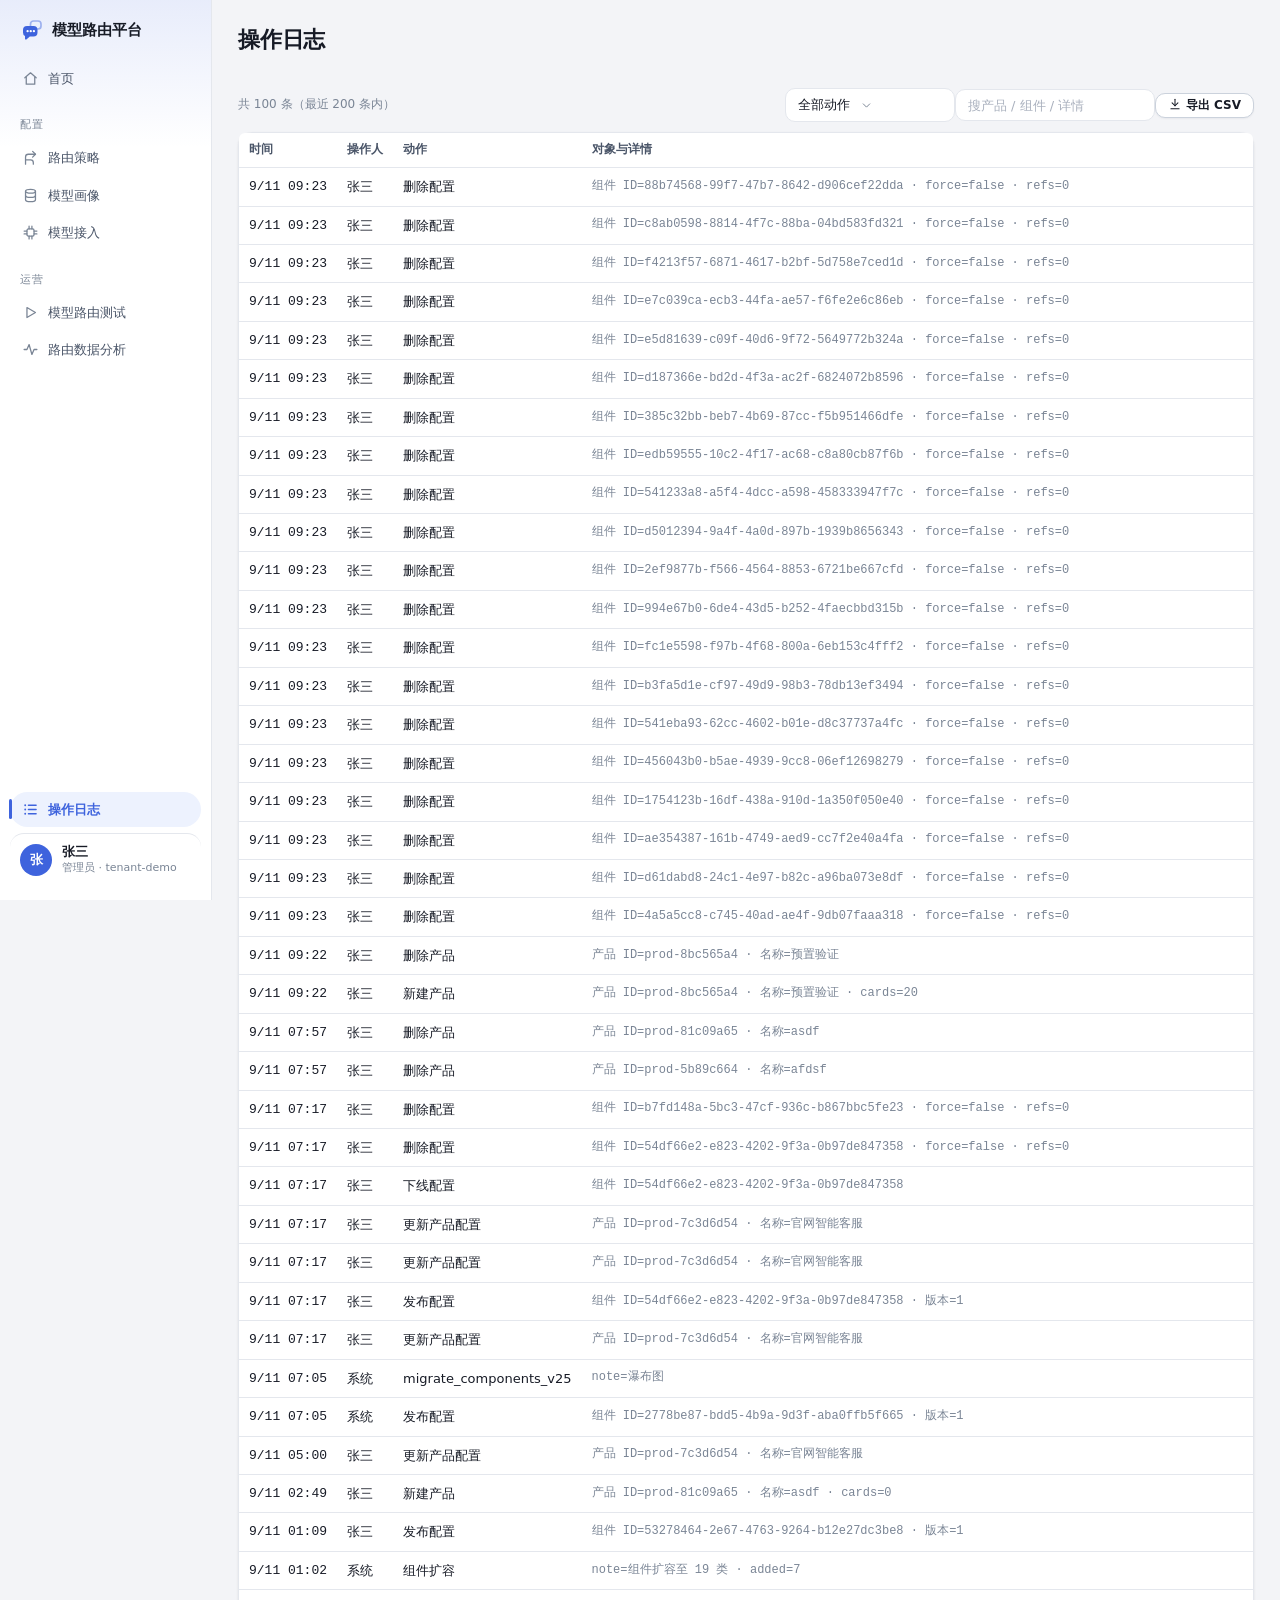
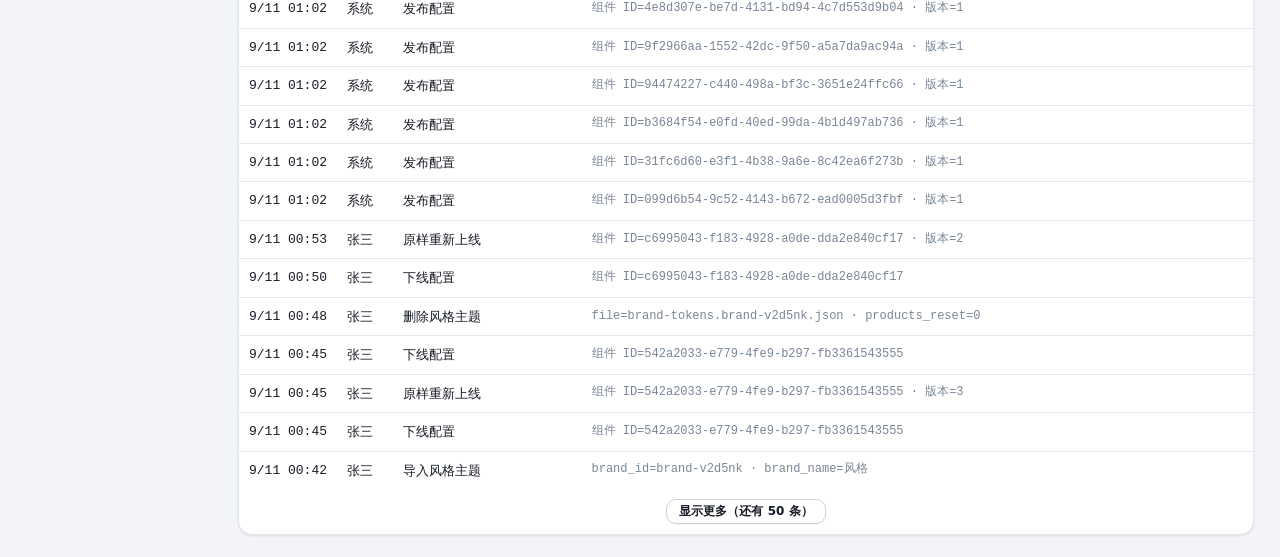
==== commit 976d325f: "同步共享资源层：内容编辑全链路 / 样式职责上收主题 / mock 预置组件 Co-Authored-By: Claude Fable 5 <noreply@anthropic.com> Claude" ====
--- a/audit.html
+++ b/audit.html
@@ -5,7 +5,7 @@
 <meta name="viewport" content="width=device-width, initial-scale=1">
 <link rel="icon" href="data:image/svg+xml,%3Csvg xmlns='http://www.w3.org/2000/svg' viewBox='0 0 24 24'%3E%3Crect width='24' height='24' rx='5.5' fill='%231DA1F2'/%3E%3Crect x='10.5' y='3.6' width='9.6' height='7.3' rx='2.7' fill='none' stroke='%23fff' stroke-width='1.5' opacity='0.75'/%3E%3Cpath d='M3.4 12a3.7 3.7 0 0 1 3.7-3.7h6a3.7 3.7 0 0 1 3.7 3.7v2.3a3.7 3.7 0 0 1-3.7 3.7H9.5l-3.1 2.6c-.55.46-1.3.07-1.3-.64v-2.4A3.7 3.7 0 0 1 3.4 14.3z' fill='%23fff'/%3E%3Ccircle cx='7.4' cy='13.1' r='1.05' fill='%231DA1F2'/%3E%3Ccircle cx='10.25' cy='13.1' r='1.05' fill='%231DA1F2'/%3E%3Ccircle cx='13.1' cy='13.1' r='1.05' fill='%231DA1F2'/%3E%3C/svg%3E">
 <title>操作日志 · 智能交互平台</title>
-<link rel="stylesheet" href="./shared.css?v=49b0cd9e">
+<link rel="stylesheet" href="./shared.css?v=d55a8962">
 <link rel="prefetch" href="./audit.html"><link rel="prefetch" href="./dashboard.html"><link rel="prefetch" href="./home-router.html"><link rel="prefetch" href="./playground.html"><link rel="prefetch" href="./router.html"><link rel="prefetch" href="./trace.html">
 </head>
 <body class="has-side">
@@ -24,10 +24,10 @@
 </div>
 
 <script>window.SIA_PLATFORM="router";</script>
-<script src="./mock_data.js?v=f817ac25"></script>
-<script src="./mock_api.js?v=e09d5330"></script>
-<script src="./tokens.js?v=be27f7d8"></script>
-<script src="./ui.js?v=bc2760db"></script>
+<script src="./mock_data.js?v=49cff671"></script>
+<script src="./mock_api.js?v=94835855"></script>
+<script src="./tokens.js?v=aba04afb"></script>
+<script src="./ui.js?v=d95ee44c"></script>
 <script>
 UI.nav("audit");
 const { el } = UI;
--- a/shared.css
+++ b/shared.css
@@ -1840,3 +1840,15 @@
 .wb-foot { margin-top: auto; }
 
 .sty-acc summary::marker { content: ""; }
+
+.comp .delta-chip.neutral { background: var(--bg-sunken); color: var(--text-secondary); }
+
+.comp.auto-submit .submit-bar .btn.primary { display: none; }
+
+.ed-split.pick-mode { grid-template-columns: 1fr; }
+.tpl-rich { border: 1.5px solid var(--border); border-radius: 12px; background: var(--bg-elevated);
+  padding: 12px 14px 10px; cursor: pointer; position: relative;
+  transition: border-color var(--dur-fast), box-shadow var(--dur-fast); }
+.tpl-rich:hover { border-color: var(--primary-border); box-shadow: 0 2px 8px rgba(16, 24, 40, .06); }
+.tpl-rich.selected { border-color: var(--primary); box-shadow: 0 0 0 3px var(--primary-weak); }
+.tpl-rich .tpl-preview.pick-pv { height: 168px; pointer-events: none; }
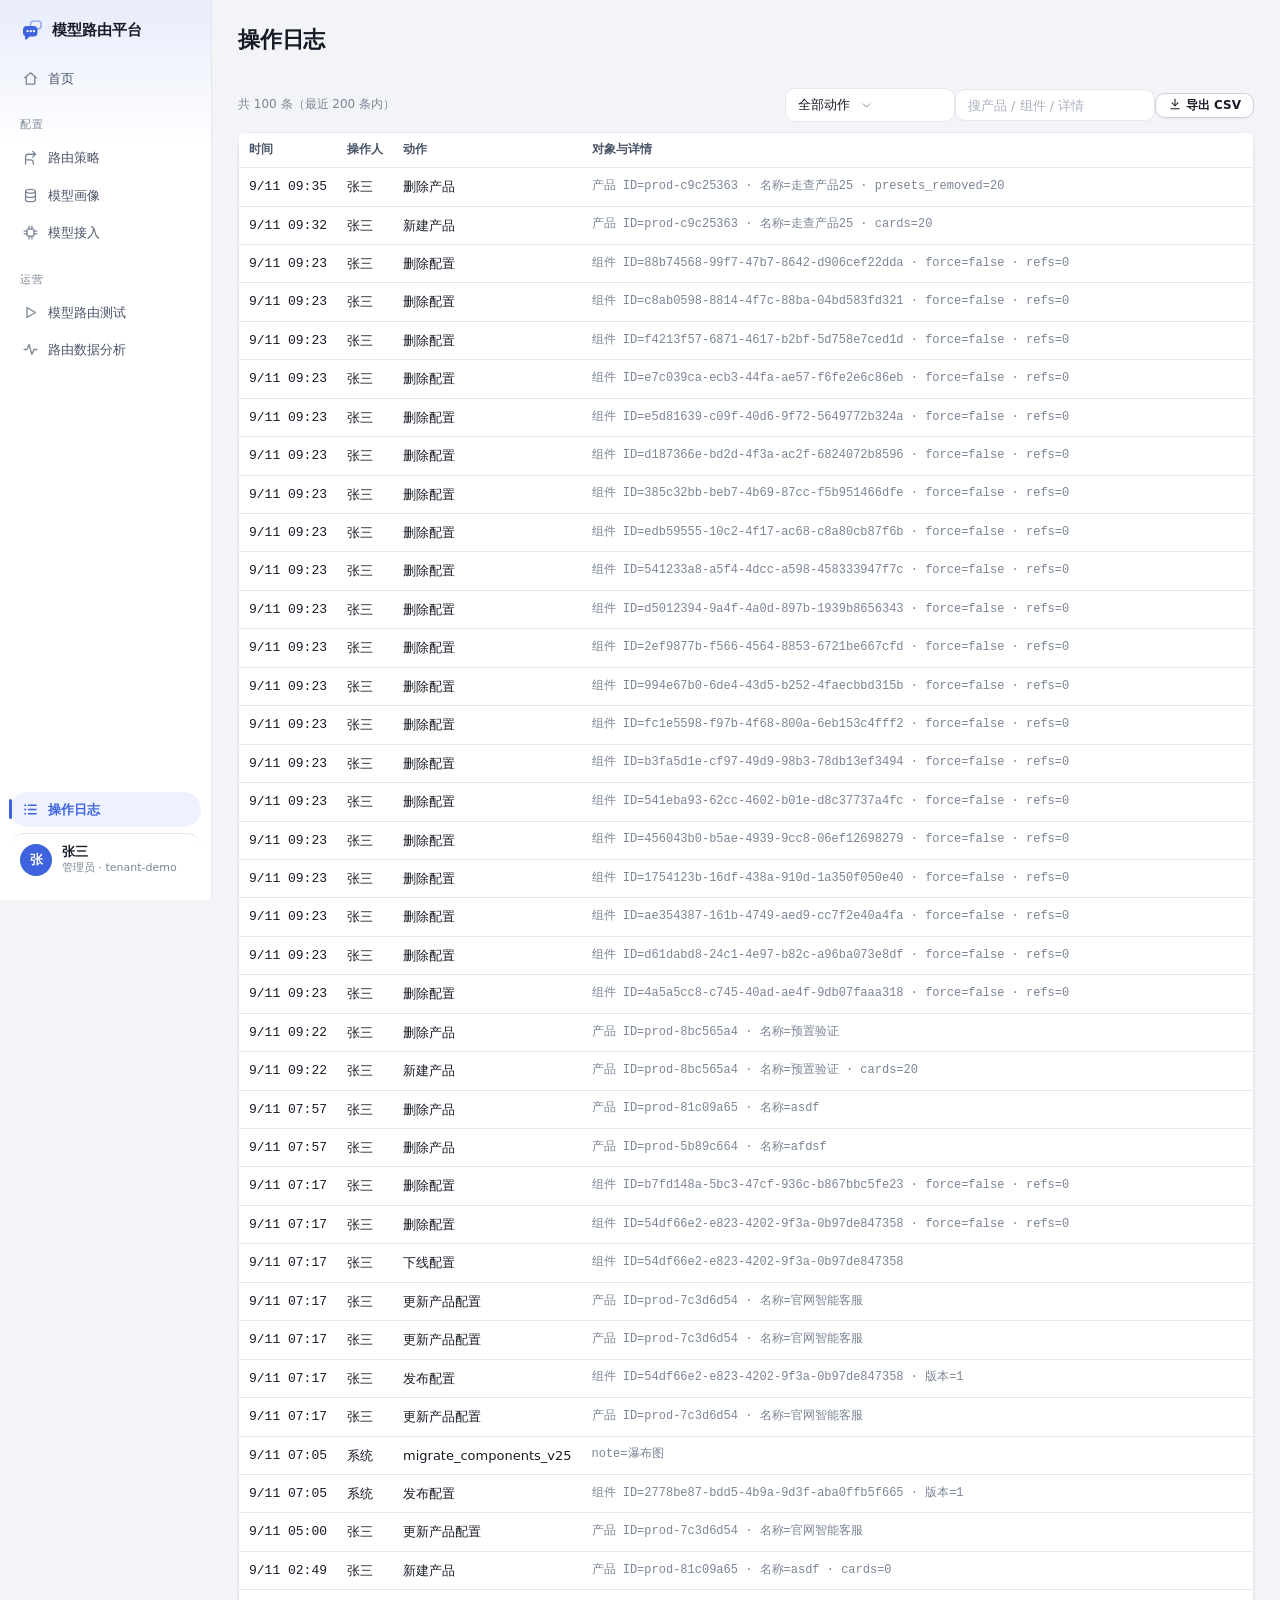
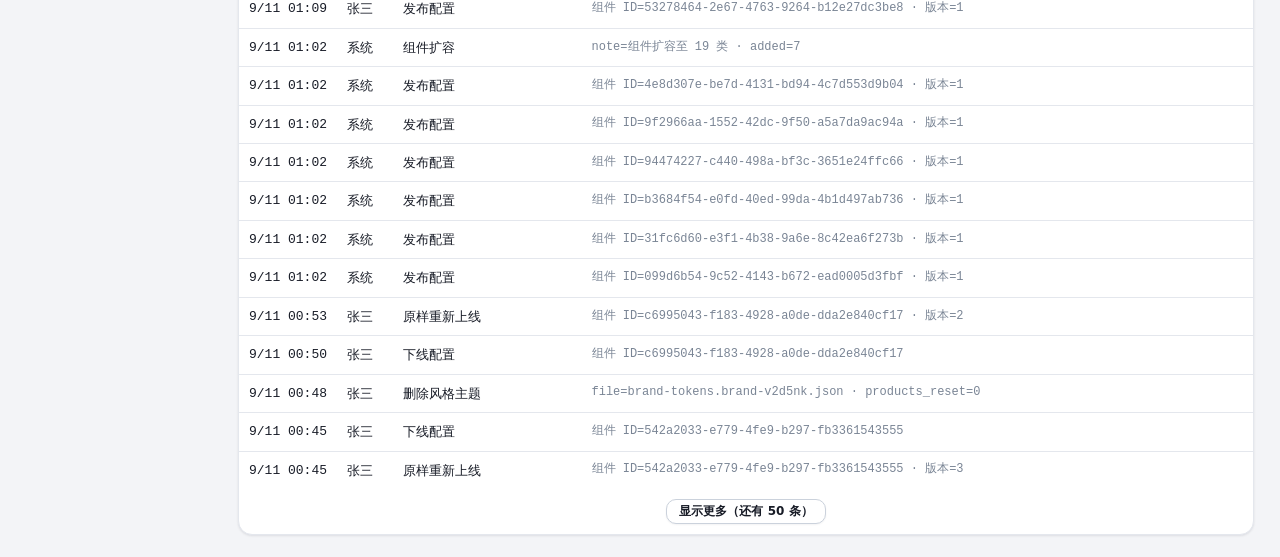
==== commit a30ee832: "同步第二十五批：跳步崩溃修复 / 死代码清除 / mock 级联清理 Co-Authored-By: Claude Fable 5 <noreply@anthropic.com> Claude-Ses" ====
--- a/audit.html
+++ b/audit.html
@@ -24,8 +24,8 @@
 </div>
 
 <script>window.SIA_PLATFORM="router";</script>
-<script src="./mock_data.js?v=49cff671"></script>
-<script src="./mock_api.js?v=94835855"></script>
+<script src="./mock_data.js?v=8011b4cc"></script>
+<script src="./mock_api.js?v=22be0b24"></script>
 <script src="./tokens.js?v=aba04afb"></script>
 <script src="./ui.js?v=d95ee44c"></script>
 <script>
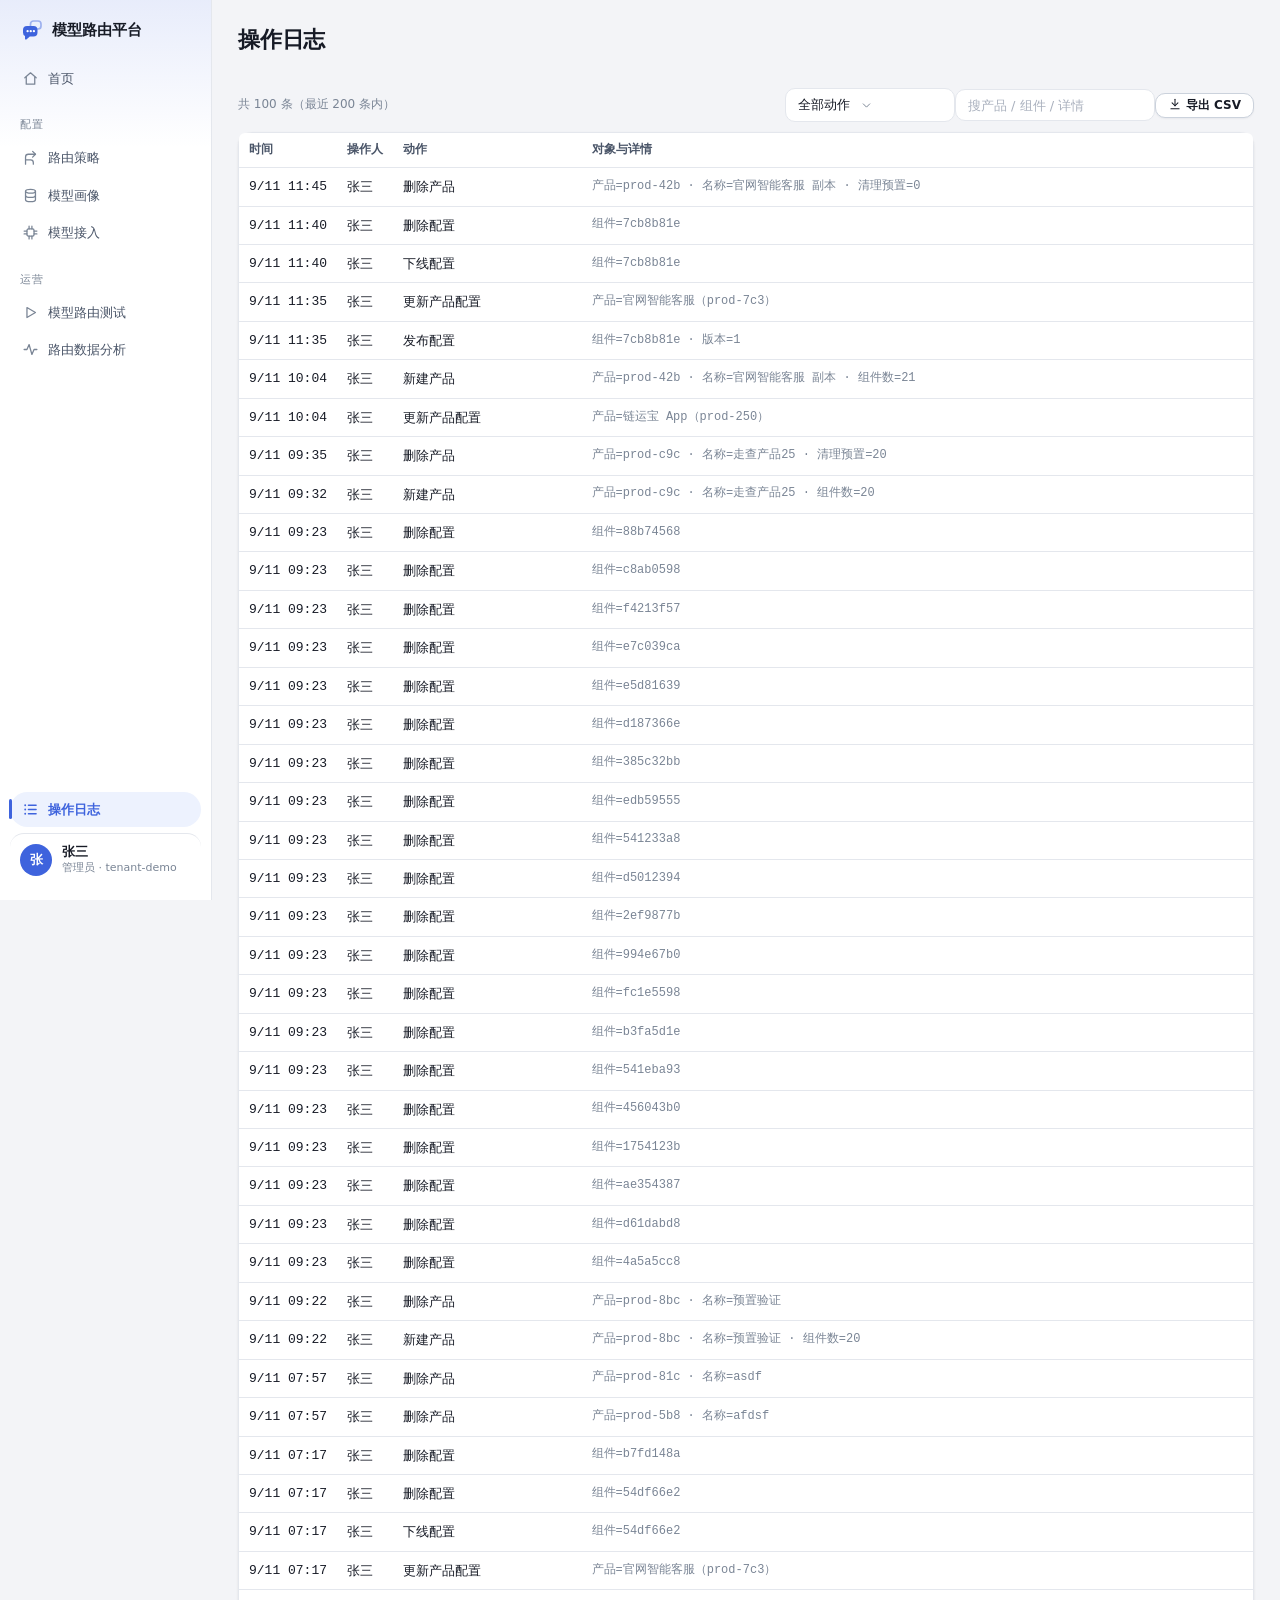
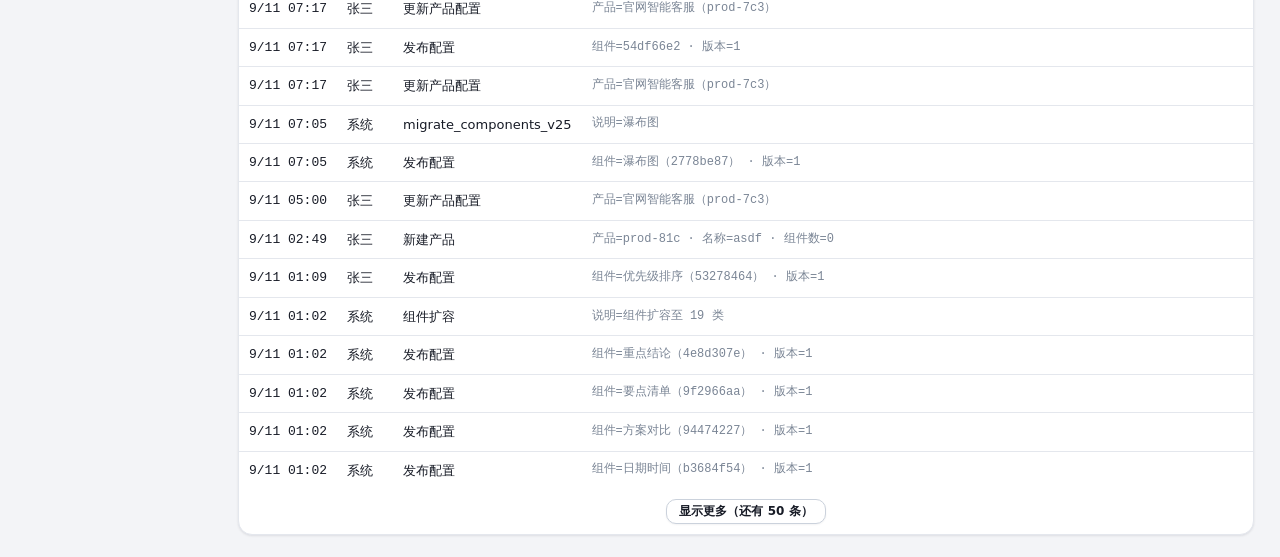
==== commit 40049f44: "同步第二十六批走查修复：深色文字可读性 / 共享样式与 UI 层 Co-Authored-By: Claude Opus 5 <noreply@anthropic.com> Claude-Sessio" ====
--- a/audit.html
+++ b/audit.html
@@ -5,7 +5,7 @@
 <meta name="viewport" content="width=device-width, initial-scale=1">
 <link rel="icon" href="data:image/svg+xml,%3Csvg xmlns='http://www.w3.org/2000/svg' viewBox='0 0 24 24'%3E%3Crect width='24' height='24' rx='5.5' fill='%231DA1F2'/%3E%3Crect x='10.5' y='3.6' width='9.6' height='7.3' rx='2.7' fill='none' stroke='%23fff' stroke-width='1.5' opacity='0.75'/%3E%3Cpath d='M3.4 12a3.7 3.7 0 0 1 3.7-3.7h6a3.7 3.7 0 0 1 3.7 3.7v2.3a3.7 3.7 0 0 1-3.7 3.7H9.5l-3.1 2.6c-.55.46-1.3.07-1.3-.64v-2.4A3.7 3.7 0 0 1 3.4 14.3z' fill='%23fff'/%3E%3Ccircle cx='7.4' cy='13.1' r='1.05' fill='%231DA1F2'/%3E%3Ccircle cx='10.25' cy='13.1' r='1.05' fill='%231DA1F2'/%3E%3Ccircle cx='13.1' cy='13.1' r='1.05' fill='%231DA1F2'/%3E%3C/svg%3E">
 <title>操作日志 · 智能交互平台</title>
-<link rel="stylesheet" href="./shared.css?v=d55a8962">
+<link rel="stylesheet" href="./shared.css?v=4f075a46">
 <link rel="prefetch" href="./audit.html"><link rel="prefetch" href="./dashboard.html"><link rel="prefetch" href="./home-router.html"><link rel="prefetch" href="./playground.html"><link rel="prefetch" href="./router.html"><link rel="prefetch" href="./trace.html">
 </head>
 <body class="has-side">
@@ -24,7 +24,7 @@
 </div>
 
 <script>window.SIA_PLATFORM="router";</script>
-<script src="./mock_data.js?v=8011b4cc"></script>
+<script src="./mock_data.js?v=6ebeeda6"></script>
 <script src="./mock_api.js?v=22be0b24"></script>
 <script src="./tokens.js?v=aba04afb"></script>
 <script src="./ui.js?v=d95ee44c"></script>
@@ -69,13 +69,30 @@
   ab_create: "创建 AB 实验", ab_stop: "停止 AB 实验",
 };
 
-// 详情尽量说人话：常见技术键翻译成业务字段名，剩余原样保留
-const DETAIL_KEY_CN = { card_id: "组件 ID", card_name: "组件", product: "产品", product_id: "产品 ID",
-  name: "名称", version: "版本", brand: "主题", brand_file: "主题文件", count: "数量", rows: "行数" };
+// 详情说人话：ID 换成名称、技术键翻译、纯内部字段隐藏
+const DETAIL_KEY_CN = { card_id: "组件", card_name: "组件", product: "产品", product_id: "产品",
+  name: "名称", version: "版本", brand: "主题", brand_file: "主题文件", count: "数量", rows: "行数",
+  note: "说明", cards: "组件数", presets_removed: "清理预置", 预置组件: "预置组件" };
+// 这些是实现细节，对使用者没有信息量
+const DETAIL_HIDE = new Set(["force", "refs", "products_reset", "added", "tenant_id", "actor"]);
+const nameMap = {};   // id -> 展示名（组件与产品共用）
+function idLabel(v) {
+  const id = String(v);
+  const nm = nameMap[id];
+  return nm ? `${nm}（${id.slice(0, 8)}）` : id.slice(0, 8);
+}
 function fmtDetail(d) {
   if (!d || typeof d !== "object") return "";
-  return Object.entries(d).map(([k, v]) =>
-    `${DETAIL_KEY_CN[k] || k}=${typeof v === "object" ? JSON.stringify(v) : v}`).join(" · ");
+  // id 已能解析出名称时，同条里的 name 字段是重复信息
+  const idv = d.card_id || d.product_id;
+  const dup = idv && d.name && nameMap[String(idv)] === d.name;
+  return Object.entries(d)
+    .filter(([k]) => !DETAIL_HIDE.has(k) && !(dup && k === "name"))
+    .map(([k, v]) => {
+      const label = DETAIL_KEY_CN[k] || k;
+      if (k === "card_id" || k === "product_id") return `${label}=${idLabel(v)}`;
+      return `${label}=${typeof v === "object" ? JSON.stringify(v) : v}`;
+    }).join(" · ");
 }
 function fmtActor(a) { return !a || a === "system" || a === "seed" ? "系统" : a === "demo-admin" ? "张三" : a; }
 
@@ -118,6 +135,15 @@
 let fltAction = "";
 let fltKw = "";
 async function load() {
+  // 先补齐 id -> 名称映射，日志里的 UUID 才能显示成业务对象名
+  if (!Object.keys(nameMap).length) {
+    const [cs, ps] = await Promise.all([
+      UI.api("/api/cards").catch(() => ({ cards: [] })),
+      UI.api("/api/products").catch(() => ({ products: [] })),
+    ]);
+    (cs.cards || []).forEach(c => { nameMap[c.card_id] = c.name; });
+    (ps.products || []).forEach(p2 => { nameMap[p2.product_id] = p2.name; });
+  }
   const { audit: raw } = await UI.api("/api/audit?limit=200");
   allAudit = raw;
   const kw = fltKw.trim().toLowerCase();
--- a/shared.css
+++ b/shared.css
@@ -367,6 +367,8 @@
 .comp-meta { display: flex; gap: 8px; align-items: center; margin-top: 8px; font-size: var(--font-caption); color: var(--text-muted); }
 
 .comp {
+  
+  color: var(--text-primary);
   --comp-amount: 16px;
   
   background: var(--bg-elevated); border: 1px solid var(--border);
@@ -1462,7 +1464,7 @@
 .card-row .cr-check { display: flex; align-items: center; padding: 0 2px 0 0; cursor: pointer;
   align-self: flex-start; margin-top: 3px; }
 .card-row .cr-check input { width: 15px; height: 15px; accent-color: var(--primary); cursor: pointer; }
-.batch-bar { position: fixed; left: 50%; transform: translateX(-50%); bottom: 26px; z-index: 60;
+.batch-bar { position: fixed; left: calc(50% + var(--side-w) / 2); transform: translateX(-50%); bottom: 26px; z-index: 60;
   display: flex; align-items: center; gap: 10px; padding: 10px 16px;
   background: var(--bg-elevated); border: 1px solid var(--border); border-radius: 14px;
   box-shadow: 0 8px 28px rgba(16, 24, 40, .16); }
@@ -1796,7 +1798,8 @@
 .prod-cover { background: linear-gradient(120deg, color-mix(in srgb, var(--ctx-p) 8%, var(--bg-elevated)) 0%, var(--bg-elevated) 55%); }
 .prod-cover .pc-name { color: color-mix(in srgb, var(--ctx-p) 72%, var(--text-primary)); }
 
-.wb-preview { background: var(--bg-sunken); border-radius: 10px; padding: 12px; height: 178px;
+.wb-preview { background: var(--bg-sunken); border-radius: 10px; padding: 12px;
+  min-height: 108px; max-height: 178px;
   overflow: hidden; position: relative; pointer-events: none; }
 .wb-preview::after { content: ""; position: absolute; left: 0; right: 0; bottom: 0; height: 40px;
   background: linear-gradient(transparent, var(--bg-sunken)); }
@@ -1852,3 +1855,5 @@
 .tpl-rich:hover { border-color: var(--primary-border); box-shadow: 0 2px 8px rgba(16, 24, 40, .06); }
 .tpl-rich.selected { border-color: var(--primary); box-shadow: 0 0 0 3px var(--primary-weak); }
 .tpl-rich .tpl-preview.pick-pv { height: 168px; pointer-events: none; }
+
+body:has(.batch-bar:not([hidden])) #cardList { padding-bottom: 64px; }
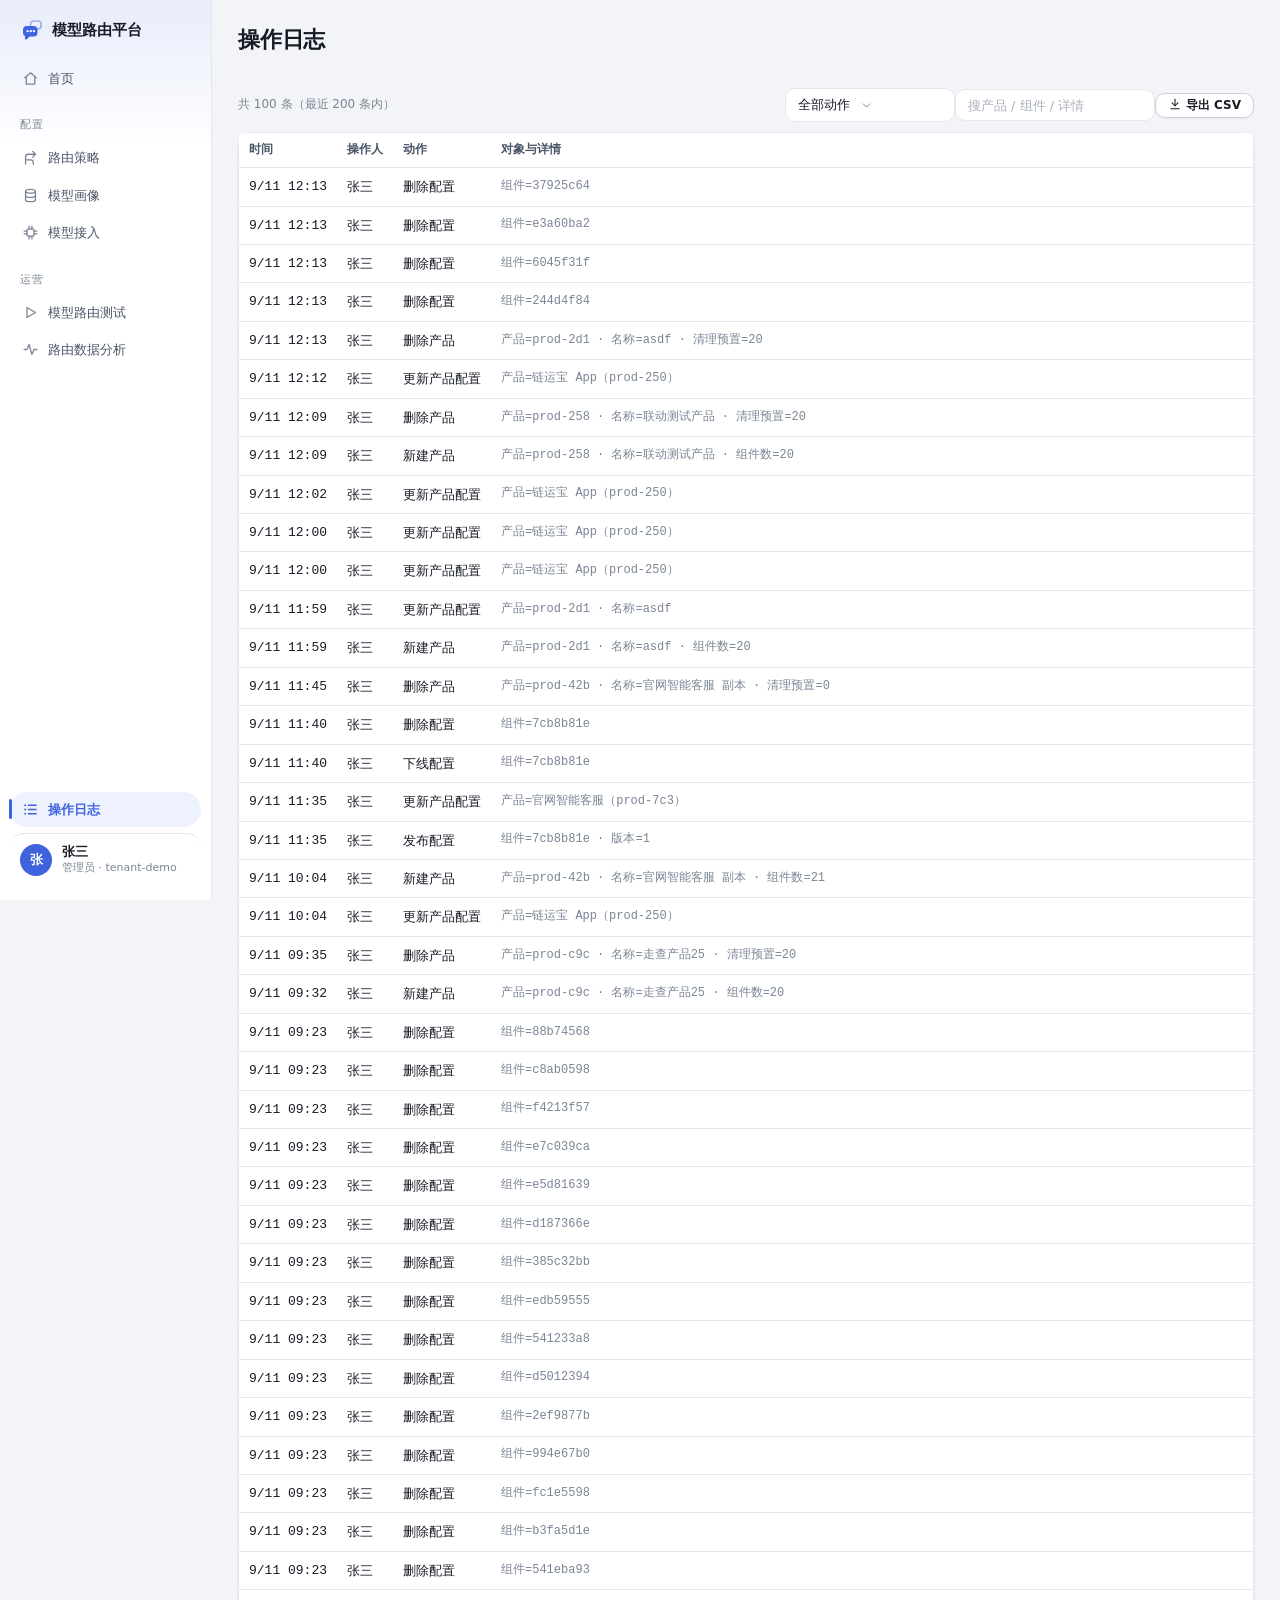
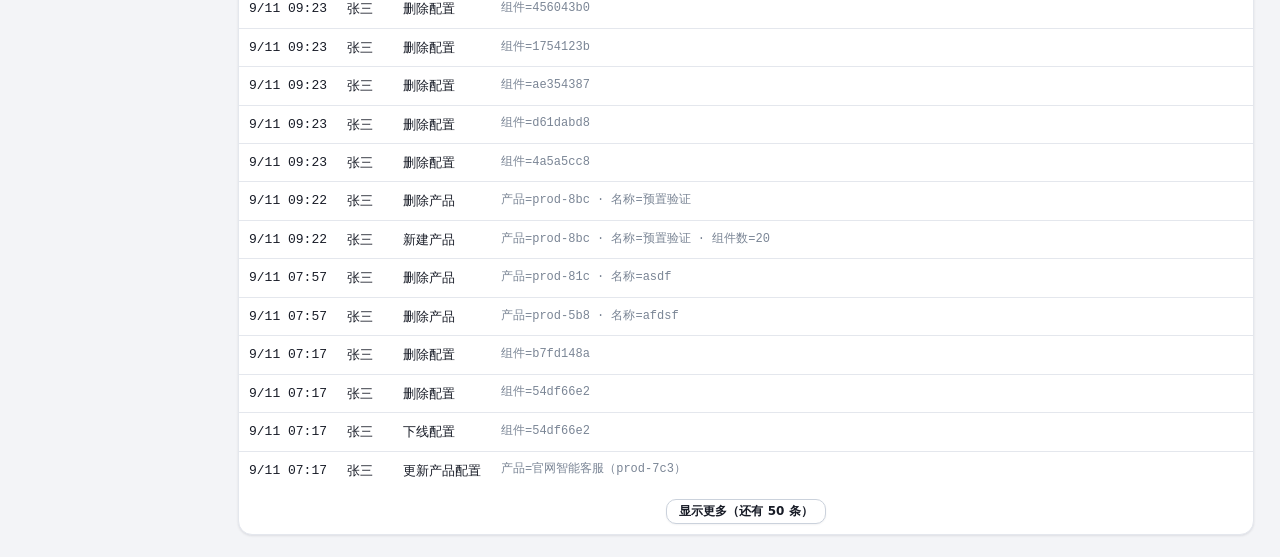
==== commit 0c0871bb: "同步第二十七批：UI 事件总线 / 编辑器布局与吸顶 / 共享样式 Co-Authored-By: Claude Opus 5 <noreply@anthropic.com> Claude-Sessi" ====
--- a/audit.html
+++ b/audit.html
@@ -5,7 +5,7 @@
 <meta name="viewport" content="width=device-width, initial-scale=1">
 <link rel="icon" href="data:image/svg+xml,%3Csvg xmlns='http://www.w3.org/2000/svg' viewBox='0 0 24 24'%3E%3Crect width='24' height='24' rx='5.5' fill='%231DA1F2'/%3E%3Crect x='10.5' y='3.6' width='9.6' height='7.3' rx='2.7' fill='none' stroke='%23fff' stroke-width='1.5' opacity='0.75'/%3E%3Cpath d='M3.4 12a3.7 3.7 0 0 1 3.7-3.7h6a3.7 3.7 0 0 1 3.7 3.7v2.3a3.7 3.7 0 0 1-3.7 3.7H9.5l-3.1 2.6c-.55.46-1.3.07-1.3-.64v-2.4A3.7 3.7 0 0 1 3.4 14.3z' fill='%23fff'/%3E%3Ccircle cx='7.4' cy='13.1' r='1.05' fill='%231DA1F2'/%3E%3Ccircle cx='10.25' cy='13.1' r='1.05' fill='%231DA1F2'/%3E%3Ccircle cx='13.1' cy='13.1' r='1.05' fill='%231DA1F2'/%3E%3C/svg%3E">
 <title>操作日志 · 智能交互平台</title>
-<link rel="stylesheet" href="./shared.css?v=4f075a46">
+<link rel="stylesheet" href="./shared.css?v=fb668b05">
 <link rel="prefetch" href="./audit.html"><link rel="prefetch" href="./dashboard.html"><link rel="prefetch" href="./home-router.html"><link rel="prefetch" href="./playground.html"><link rel="prefetch" href="./router.html"><link rel="prefetch" href="./trace.html">
 </head>
 <body class="has-side">
@@ -24,10 +24,10 @@
 </div>
 
 <script>window.SIA_PLATFORM="router";</script>
-<script src="./mock_data.js?v=6ebeeda6"></script>
+<script src="./mock_data.js?v=407273db"></script>
 <script src="./mock_api.js?v=22be0b24"></script>
 <script src="./tokens.js?v=aba04afb"></script>
-<script src="./ui.js?v=d95ee44c"></script>
+<script src="./ui.js?v=582d0a80"></script>
 <script>
 UI.nav("audit");
 const { el } = UI;
--- a/shared.css
+++ b/shared.css
@@ -1184,16 +1184,6 @@
 .pp-prog-fill { height: 100%; border-radius: 999px; background: var(--primary); transition: width .4s; }
 .pp-body { margin-top: 12px; border-top: 1px solid var(--border); padding-top: 12px; }
 
-.prod-cover { display: flex; align-items: center; gap: 14px; padding: 18px 20px; flex-wrap: wrap;
-  background: linear-gradient(135deg, var(--primary-weak), var(--bg-elevated) 65%);
-  border-bottom: 1px solid var(--border); border-radius: var(--radius-card) var(--radius-card) 0 0; }
-.prod-cover.unbound { background: linear-gradient(135deg, var(--bg-sunken), var(--bg-elevated) 65%); }
-.prod-cover .pc-name { font-size: 19px; font-weight: 800; letter-spacing: 0.5px; }
-.prod-cover .pc-meta { margin-top: 4px; color: var(--text-secondary); font-size: var(--font-small); display: flex; align-items: center; flex-wrap: wrap; }
-.prod-cover .pc-field { display: inline-flex; align-items: center; gap: 8px; }
-.prod-cover .fsel { background: var(--bg-elevated); }
-.prod-cover .fsel-label { white-space: nowrap; overflow: hidden; text-overflow: ellipsis; }
-
 .sw-row { display: flex; gap: 10px; flex-wrap: wrap; }
 .sw { width: 34px; height: 34px; border-radius: 10px; border: 2px solid transparent; cursor: pointer; padding: 0;
   box-shadow: inset 0 0 0 1px rgba(0,0,0,.06); }
@@ -1242,10 +1232,6 @@
   margin-right: 6px; transition: transform var(--dur-fast, .15s); vertical-align: 1px; }
 details.route-cot[open] > summary.rc-title::before { transform: rotate(90deg); }
 .ans-tags { display: flex; align-items: center; gap: 10px; margin-top: 8px; flex-wrap: wrap; }
-
-.pc-switch { border: none; background: none; padding: 4px; cursor: pointer; color: var(--text-muted);
-  display: inline-flex; align-items: center; border-radius: 8px; }
-.pc-switch:hover { color: var(--primary); background: var(--primary-weak); }
 
 .pal-card.dark { background: #19222E; border-color: #2B3948; }
 .pal-card.dark .pal-name { color: #F2F6FA; }
@@ -1784,19 +1770,11 @@
 .sl-lab { font-size: 12px; color: var(--text-secondary); }
 .label-text { font-weight: 600; }
 
-.prod-cover .pc-name { font-size: 17px; font-weight: 700; letter-spacing: -.01em; }
-.prod-cover .pc-meta { display: flex; align-items: center; gap: 10px; margin-top: 7px; }
-.prod-cover .pc-stat { color: var(--text-secondary); font-size: var(--font-small); }
-.prod-cover .pc-side { display: flex; flex-direction: column; gap: 4px; margin-right: 4px; }
-.prod-cover .pc-side-label { font-size: 11px; color: var(--text-muted); }
-
 :root { --ctx-p: #3E63DD; --ctx-a: #8E4EC6; }
 .sidenav::before { content: ""; position: absolute; top: 0; left: 0; right: 0; height: 148px;
   background: linear-gradient(180deg, color-mix(in srgb, var(--ctx-p) 12%, transparent), transparent);
   pointer-events: none; transition: background .4s; }
 .sidenav > * { position: relative; }
-.prod-cover { background: linear-gradient(120deg, color-mix(in srgb, var(--ctx-p) 8%, var(--bg-elevated)) 0%, var(--bg-elevated) 55%); }
-.prod-cover .pc-name { color: color-mix(in srgb, var(--ctx-p) 72%, var(--text-primary)); }
 
 .wb-preview { background: var(--bg-sunken); border-radius: 10px; padding: 12px;
   min-height: 108px; max-height: 178px;
@@ -1848,7 +1826,7 @@
 
 .comp.auto-submit .submit-bar .btn.primary { display: none; }
 
-.ed-split.pick-mode { grid-template-columns: 1fr; }
+.modal.editor .ed-split.pick-mode { grid-template-columns: 1fr; }
 .tpl-rich { border: 1.5px solid var(--border); border-radius: 12px; background: var(--bg-elevated);
   padding: 12px 14px 10px; cursor: pointer; position: relative;
   transition: border-color var(--dur-fast), box-shadow var(--dur-fast); }
@@ -1857,3 +1835,64 @@
 .tpl-rich .tpl-preview.pick-pv { height: 168px; pointer-events: none; }
 
 body:has(.batch-bar:not([hidden])) #cardList { padding-bottom: 64px; }
+
+.prod-cover { display: flex; align-items: center; gap: 14px; padding: 16px 18px;
+  background: var(--bg-elevated); border-radius: var(--radius-card); }
+.prod-cover .pc-id { width: 40px; height: 40px; border-radius: 11px; flex: none;
+  display: inline-flex; align-items: center; justify-content: center;
+  font-size: 17px; font-weight: 700; color: #fff; letter-spacing: .02em;
+  background: linear-gradient(135deg, var(--ctx-p, var(--primary)), var(--ctx-a, var(--primary))); }
+.prod-cover .pc-main { min-width: 0; display: flex; flex-direction: column; gap: 3px; }
+.prod-cover .pc-name { display: inline-flex; align-items: center; gap: 5px; align-self: flex-start;
+  border: none; background: none; padding: 2px 6px 2px 0; margin-left: -2px; border-radius: 8px;
+  font-family: inherit; font-size: 17px; font-weight: 700; letter-spacing: -.01em;
+  color: var(--text-primary); cursor: pointer; transition: color var(--dur-fast); }
+.prod-cover .pc-name:hover { color: var(--primary); }
+.prod-cover .pc-name .pc-caret { color: var(--text-muted); display: inline-flex; }
+.prod-cover .pc-name:hover .pc-caret { color: var(--primary); }
+.prod-cover .pc-meta { display: flex; align-items: center; gap: 7px;
+  font-size: var(--font-caption); color: var(--text-muted); }
+.prod-cover .pc-dot { color: var(--border-strong); }
+.prod-cover .pc-on { color: var(--success); }
+.prod-cover .pc-actions { margin-left: auto; display: flex; align-items: center; gap: 10px; }
+.prod-cover .pc-field { display: inline-flex; align-items: center; gap: 8px; }
+.prod-cover .pc-field-label { font-size: var(--font-caption); color: var(--text-muted); white-space: nowrap; }
+.prod-cover .fsel { background: var(--bg-surface); border-color: transparent; }
+.prod-cover .fsel:hover { border-color: var(--border); background: var(--bg-elevated); }
+.prod-cover .fsel-label { white-space: nowrap; overflow: hidden; text-overflow: ellipsis; }
+.prod-cover.unbound .pc-id { background: var(--bg-sunken); color: var(--text-muted); }
+@media (max-width: 900px) { .prod-cover { flex-wrap: wrap; } .prod-cover .pc-actions { margin-left: 0; width: 100%; } }
+
+.wb-search-row { display: flex; align-items: center; gap: 8px; margin-bottom: 10px; }
+
+.wb-switch { display: inline-flex; align-items: center; gap: 7px; cursor: pointer; user-select: none; flex: none; }
+.wb-switch input { position: absolute; opacity: 0; width: 0; height: 0; }
+.wb-switch .sw-track { width: 34px; height: 20px; border-radius: 999px; background: var(--border-strong, #C7D3DC);
+  position: relative; flex: none; transition: background var(--dur-fast); }
+.wb-switch .sw-knob { position: absolute; top: 2px; left: 2px; width: 16px; height: 16px; border-radius: 50%;
+  background: #fff; box-shadow: 0 1px 3px rgba(16,24,40,.25); transition: transform var(--dur-fast); }
+.wb-switch.on .sw-track { background: var(--success); }
+.wb-switch.on .sw-knob { transform: translateX(14px); }
+.wb-switch .sw-text { font-size: var(--font-caption); color: var(--text-secondary); white-space: nowrap; }
+.wb-switch.on .sw-text { color: var(--success); font-weight: 600; }
+.wb-switch input:focus-visible + .sw-track { outline: 2px solid var(--primary); outline-offset: 2px; }
+.wb-switch input:disabled ~ .sw-track { opacity: .55; }
+
+.tpl-preview { background: var(--bg-sunken); border-radius: 10px; padding: 14px;
+  overflow: hidden; position: relative; }
+.tpl-preview::after { content: ""; position: absolute; left: 0; right: 0; bottom: 0; height: 44px;
+  background: linear-gradient(transparent, var(--bg-sunken)); pointer-events: none; }
+
+.modal.editor .tpl-grid { align-items: stretch; }
+.tpl-rich { display: flex; flex-direction: column; }
+.tpl-rich .tpl-preview.pick-pv { flex: 1; min-height: 150px; max-height: 180px; }
+
+.editor-inline .modal.editor .modal-head { position: sticky; top: 0; z-index: 31;
+  background: var(--bg-elevated); border-radius: var(--radius-card) var(--radius-card) 0 0; }
+.editor-inline .modal.editor .ed-steps { position: sticky; top: 56px; z-index: 30; }
+
+.sl-num.inherited { color: var(--text-muted); }
+
+.sty-bool .bool-demo { display: inline-flex; align-items: center; margin-left: 2px;
+  color: var(--text-muted); background: var(--bg-surface); border-radius: 5px; padding: 2px 5px; }
+.sty-bool input:checked ~ .bool-demo { color: var(--primary); background: var(--primary-weak); }
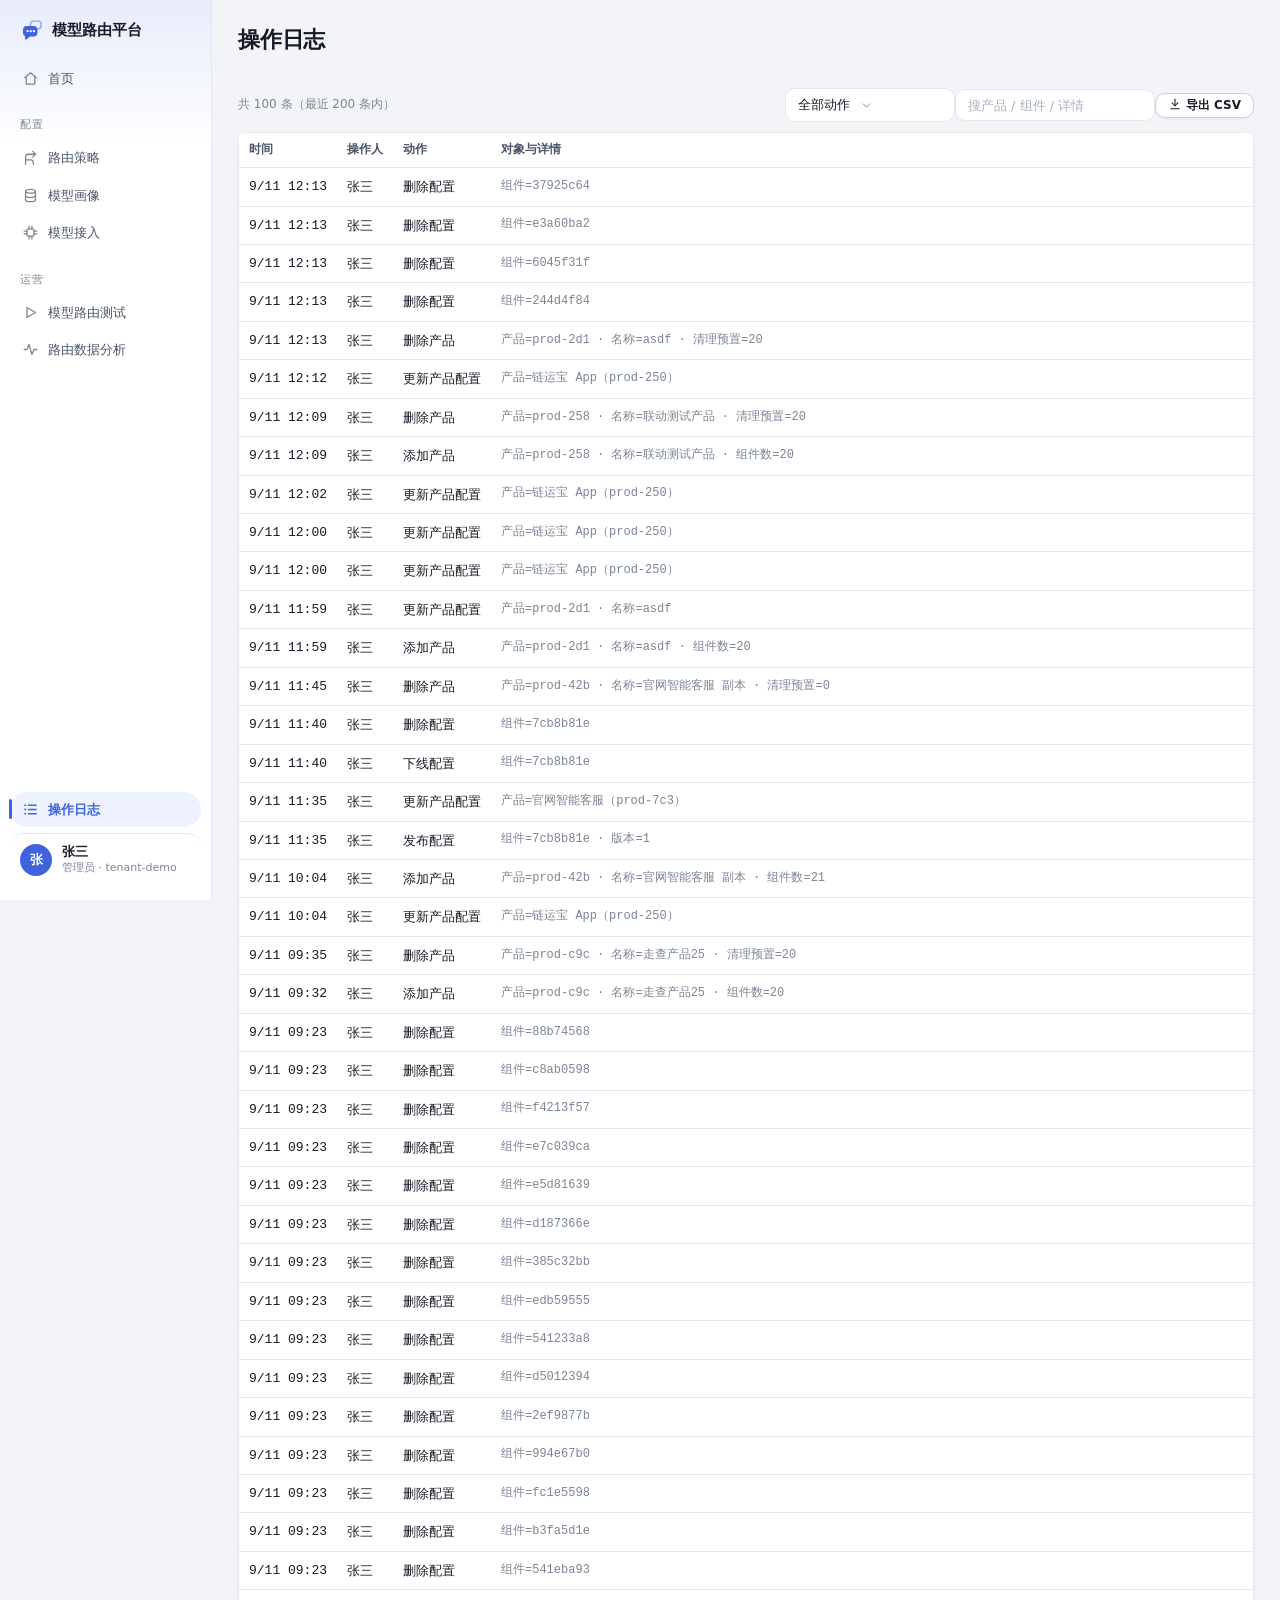
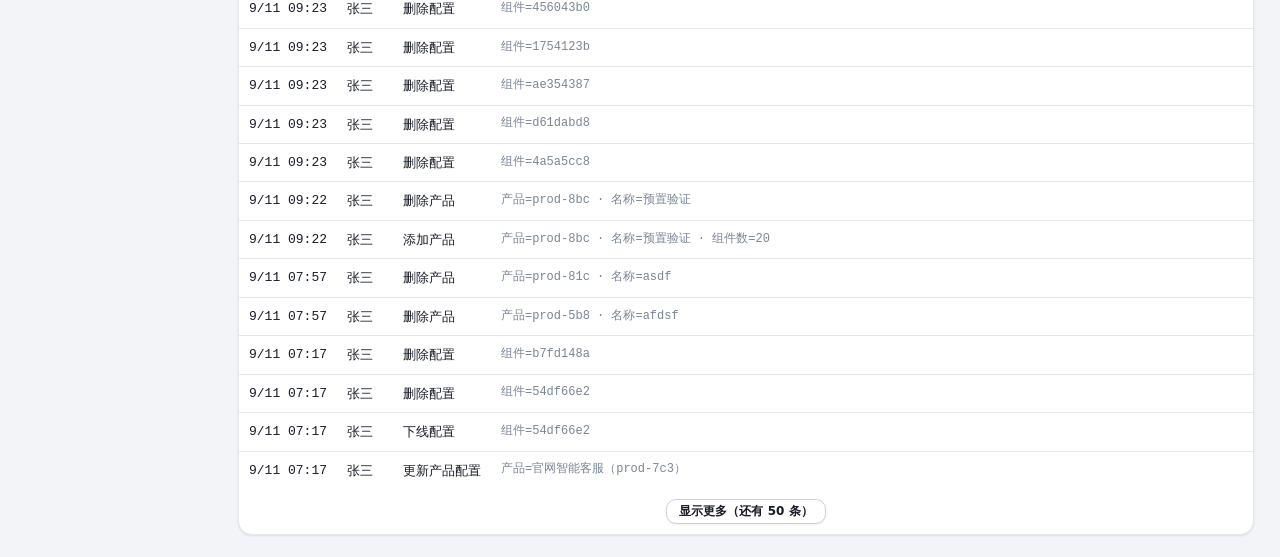
==== commit 009b4fab: "同步：SW 性能策略 / 共享 UI 与样式 Co-Authored-By: Claude Opus 5 <noreply@anthropic.com> Claude-Session: https:/" ====
--- a/audit.html
+++ b/audit.html
@@ -5,7 +5,7 @@
 <meta name="viewport" content="width=device-width, initial-scale=1">
 <link rel="icon" href="data:image/svg+xml,%3Csvg xmlns='http://www.w3.org/2000/svg' viewBox='0 0 24 24'%3E%3Crect width='24' height='24' rx='5.5' fill='%231DA1F2'/%3E%3Crect x='10.5' y='3.6' width='9.6' height='7.3' rx='2.7' fill='none' stroke='%23fff' stroke-width='1.5' opacity='0.75'/%3E%3Cpath d='M3.4 12a3.7 3.7 0 0 1 3.7-3.7h6a3.7 3.7 0 0 1 3.7 3.7v2.3a3.7 3.7 0 0 1-3.7 3.7H9.5l-3.1 2.6c-.55.46-1.3.07-1.3-.64v-2.4A3.7 3.7 0 0 1 3.4 14.3z' fill='%23fff'/%3E%3Ccircle cx='7.4' cy='13.1' r='1.05' fill='%231DA1F2'/%3E%3Ccircle cx='10.25' cy='13.1' r='1.05' fill='%231DA1F2'/%3E%3Ccircle cx='13.1' cy='13.1' r='1.05' fill='%231DA1F2'/%3E%3C/svg%3E">
 <title>操作日志 · 智能交互平台</title>
-<link rel="stylesheet" href="./shared.css?v=fb668b05">
+<link rel="stylesheet" href="./shared.css?v=cfb74aff">
 <link rel="prefetch" href="./audit.html"><link rel="prefetch" href="./dashboard.html"><link rel="prefetch" href="./home-router.html"><link rel="prefetch" href="./playground.html"><link rel="prefetch" href="./router.html"><link rel="prefetch" href="./trace.html">
 </head>
 <body class="has-side">
@@ -24,10 +24,10 @@
 </div>
 
 <script>window.SIA_PLATFORM="router";</script>
-<script src="./mock_data.js?v=407273db"></script>
-<script src="./mock_api.js?v=22be0b24"></script>
+<script src="./mock_data.js?v=e305d851"></script>
+<script src="./mock_api.js?v=5ebc21e8"></script>
 <script src="./tokens.js?v=aba04afb"></script>
-<script src="./ui.js?v=582d0a80"></script>
+<script src="./ui.js?v=63967988"></script>
 <script>
 UI.nav("audit");
 const { el } = UI;
@@ -50,7 +50,7 @@
   migrate_flywheel_v5: "升级维度数据集", migrate_dataset_v5_2: "升级数据集版本化", migrate_trust_v5_1: "修正标准答案迁移",
   judge_model_set: "配置 Judge 模型",
   migrate_assistant_v2: "组件体系升级",
-  product_update: "更新产品配置", product_create: "新建产品", product_delete: "删除产品",
+  product_update: "更新产品配置", product_create: "添加产品", product_delete: "删除产品",
   migrate_products_v23: "升级出包记录列",
   migrate_components_v24: "组件扩容",
   product_key_reset: "重置产品接入 Key",
--- a/shared.css
+++ b/shared.css
@@ -231,8 +231,9 @@
   transition: border-color var(--dur-fast), box-shadow var(--dur-fast);
 }
 input:focus, textarea:focus, select:focus {
-  outline: none; border-color: var(--primary);
-  box-shadow: 0 0 0 3px var(--primary-weak);
+  
+  outline: none; border-color: var(--brand-ring, var(--primary));
+  box-shadow: 0 0 0 3px color-mix(in srgb, var(--brand-ring, var(--primary)) 18%, transparent);
 }
 input:hover:not(:focus):not(:disabled), textarea:hover:not(:focus):not(:disabled), select:hover:not(:disabled) { border-color: var(--border-strong); }
 input::placeholder, textarea::placeholder { color: #AAB1BE; }
@@ -395,7 +396,7 @@
 .comp .btn.opt.primary:hover { filter: brightness(1.06); box-shadow: 0 2px 6px color-mix(in srgb, var(--primary) 45%, transparent); }
 .comp .btn.opt.primary:active { transform: translateY(1px); filter: brightness(.97); }
 
-.comp.confirm-risk { border-left: 3px solid var(--danger); }
+.comp.confirm-risk { border-left: none; }
 .comp.confirm-risk .btn.primary { background: var(--danger); border-color: var(--danger);
   box-shadow: 0 1px 2px color-mix(in srgb, var(--danger) 40%, transparent); }
 .comp.confirm-risk .btn.primary:hover { filter: brightness(1.05); }
@@ -1637,12 +1638,8 @@
   background: #fff; border: 1px solid rgba(0,0,0,.2); box-shadow: 0 1px 3px rgba(0,0,0,.25);
   transform: translateX(-8px); pointer-events: none; }
 .cp-inputs { display: flex; align-items: center; gap: 8px; margin-top: 4px; }
-.cp-prev { width: 26px; height: 26px; border-radius: 7px; border: 1px solid var(--border); flex: none; }
 .cp-hex { flex: 1; min-width: 0; padding: 5px 8px; font-size: 12px; text-transform: uppercase; }
 .cp-a { width: 52px; padding: 5px 6px; font-size: 12px; text-align: right; }
-
-.sty-swatch.cp-open { background: conic-gradient(#f00, #ff0, #0f0, #0ff, #00f, #f0f, #f00); position: relative; }
-.sty-swatch.cp-open::after { content: ""; position: absolute; inset: 7px; border-radius: 50%; background: var(--bg-elevated); }
 
 .ed-split .ed-preview { position: sticky; top: 0; align-self: flex-start; }
 
@@ -1669,8 +1666,9 @@
 .sty-swatch:hover { transform: scale(1.1); }
 .sty-swatch.on { border-color: var(--text-primary); box-shadow: inset 0 0 0 2px #fff; }
 
-.sty-swatch.brand { background: var(--primary); color: #fff; font-size: 10px; font-weight: 600;
-  display: inline-flex; align-items: center; justify-content: center; }
+.sty-swatch.brand { background: transparent; color: var(--text-primary); font-size: 10px; font-weight: 600;
+  box-shadow: inset 0 0 0 1px var(--border); display: inline-flex; align-items: center; justify-content: center; }
+.sty-swatch.brand.on { box-shadow: inset 0 0 0 1.5px var(--text-primary); }
 
 .sty-swatch.cp-open { background: var(--bg-elevated); color: var(--text-secondary); box-shadow: inset 0 0 0 1px var(--border);
   display: inline-flex; align-items: center; justify-content: center; }
@@ -1863,7 +1861,15 @@
 .prod-cover.unbound .pc-id { background: var(--bg-sunken); color: var(--text-muted); }
 @media (max-width: 900px) { .prod-cover { flex-wrap: wrap; } .prod-cover .pc-actions { margin-left: 0; width: 100%; } }
 
-.wb-search-row { display: flex; align-items: center; gap: 8px; margin-bottom: 10px; }
+.wb-toolbar { display: flex; align-items: center; gap: 12px; margin-bottom: 14px; }
+.wb-search { position: relative; display: inline-flex; align-items: center; }
+.wb-search input { width: 220px; height: 32px; padding: 4px 12px 4px 30px; border-radius: 999px;
+  background: var(--bg-elevated); }
+.wb-search input:focus { width: 260px; }
+.wb-search .wb-search-ico { position: absolute; left: 11px; width: 12px; height: 12px; pointer-events: none;
+  border: 1.6px solid var(--text-muted); border-radius: 50%; }
+.wb-search .wb-search-ico::after { content: ""; position: absolute; right: -4px; bottom: -3px; width: 5px; height: 1.6px;
+  background: var(--text-muted); transform: rotate(45deg); border-radius: 2px; }
 
 .wb-switch { display: inline-flex; align-items: center; gap: 7px; cursor: pointer; user-select: none; flex: none; }
 .wb-switch input { position: absolute; opacity: 0; width: 0; height: 0; }
@@ -1888,11 +1894,76 @@
 .tpl-rich .tpl-preview.pick-pv { flex: 1; min-height: 150px; max-height: 180px; }
 
 .editor-inline .modal.editor .modal-head { position: sticky; top: 0; z-index: 31;
+  height: 56px; box-sizing: border-box; padding: 0 24px; display: flex; align-items: center;
   background: var(--bg-elevated); border-radius: var(--radius-card) var(--radius-card) 0 0; }
-.editor-inline .modal.editor .ed-steps { position: sticky; top: 56px; z-index: 30; }
+.editor-inline .modal.editor .ed-steps { position: sticky; top: 56px; z-index: 30;
+  background: var(--bg-elevated); }
+
+.tpl-rich.selected { background: color-mix(in srgb, var(--primary) 4%, var(--bg-elevated)); }
 
 .sl-num.inherited { color: var(--text-muted); }
 
 .sty-bool .bool-demo { display: inline-flex; align-items: center; margin-left: 2px;
   color: var(--text-muted); background: var(--bg-surface); border-radius: 5px; padding: 2px 5px; }
 .sty-bool input:checked ~ .bool-demo { color: var(--primary); background: var(--primary-weak); }
+
+.comp.no-inputborder input, .comp.no-inputborder textarea {
+  border-color: transparent; background: var(--bg-surface); }
+.comp.no-inputborder input:focus, .comp.no-inputborder textarea:focus {
+  border-color: var(--brand-ring, var(--primary)); background: var(--bg-elevated); }
+.comp.label-left .field { display: grid; grid-template-columns: 84px minmax(0, 1fr);
+  align-items: center; gap: 6px 10px; }
+.comp.label-left .field .label-text { margin-bottom: 0; }
+.comp.label-left .field .field-error { grid-column: 2; }
+@media (max-width: 520px) { .comp.label-left .field { grid-template-columns: 1fr; } }
+.comp table.data td { height: var(--row-h, auto); }
+
+.tpl-rich .tpl-head { display: flex; align-items: center; gap: 9px; min-height: 30px; margin-bottom: 2px; }
+.tpl-rich .tpl-head .tpl-ico { width: 30px; height: 30px; border-radius: 9px; flex: none;
+  background: var(--primary-weak); color: var(--primary); display: inline-flex; align-items: center; justify-content: center; }
+.tpl-rich .tpl-head > span[style*="font-weight"] { font-size: 15px; letter-spacing: -.01em; }
+.tpl-rich .tpl-head .chip { flex: none; }
+.tpl-rich .tpl-head .sel-ico { position: static; flex: none; display: inline-flex; color: var(--primary); }
+
+.tpl-rich .tpl-preview.pick-pv { flex: 1; min-height: 196px; max-height: 232px;
+  display: flex; align-items: center; justify-content: center; padding: 12px; }
+.tpl-rich .tpl-preview.pick-pv .brand-scope { width: 100%; }
+.tpl-rich .tpl-preview.pick-pv .comp { margin-top: 0; max-width: 100%; }
+
+.wb-card .cr-check { flex: none; }
+
+.schema-card { border: 1px solid var(--border); border-radius: 12px; background: var(--bg-elevated);
+  padding: 14px 16px; margin-bottom: 12px; }
+.schema-head { display: flex; align-items: center; gap: 10px; margin-bottom: 10px; flex-wrap: wrap; }
+.schema-name { font-family: var(--font-mono, ui-monospace, Menlo, monospace); font-size: 13px; font-weight: 600;
+  background: var(--bg-surface); border-radius: 6px; padding: 2px 8px; }
+.schema-hint { font-size: var(--font-caption); color: var(--text-muted); }
+.schema-table { width: 100%; font-size: var(--font-small); }
+.schema-table th { font-weight: 600; color: var(--text-muted); font-size: var(--font-caption); }
+.schema-table td { vertical-align: top; padding-top: 8px; padding-bottom: 8px; }
+.schema-key { font-family: var(--font-mono, ui-monospace, Menlo, monospace); font-size: 12px; color: var(--text-primary); }
+.schema-raw { margin-top: 10px; }
+.schema-raw summary { cursor: pointer; font-size: var(--font-caption); color: var(--text-muted); }
+.schema-raw summary:hover { color: var(--primary); }
+
+.sty-inherit-tag { display: inline-flex; align-items: center; gap: 5px; font-size: var(--font-caption); }
+.sty-inherit-tag .sw-dot { width: 11px; height: 11px; border-radius: 50%; box-shadow: inset 0 0 0 1px rgba(0,0,0,.08); }
+.sty-inherit-tag .btn.small { padding: 1px 8px; font-size: 11px; }
+
+.ff-card { border: 1px solid var(--border); border-radius: 10px; background: var(--bg-elevated);
+  padding: 9px 10px; margin-bottom: 8px; }
+.ff-line { display: flex; align-items: center; gap: 8px; }
+.ff-line + .ff-line { margin-top: 7px; }
+.ff-no { width: 16px; flex: none; text-align: center; font-size: 11px; color: var(--text-muted); }
+.ff-grow { flex: 1; min-width: 0; }
+.ff-grow input { width: 100%; }
+.ff-key { width: 116px; flex: none; }
+.ff-key input { width: 100%; font-size: 12px; }
+.ff-req { margin: 0 !important; flex: none; white-space: nowrap; }
+.ff-sub input { background: var(--bg-surface); }
+
+.comp .fb-row { display: flex; align-items: center; gap: 8px; flex-wrap: wrap; }
+.comp .fb-row .comp-reset.inbar { margin-left: 8px; }
+
+.nr-line .sty-label { margin-bottom: 6px; }
+.nr-line .sl-num { width: 150px; }
